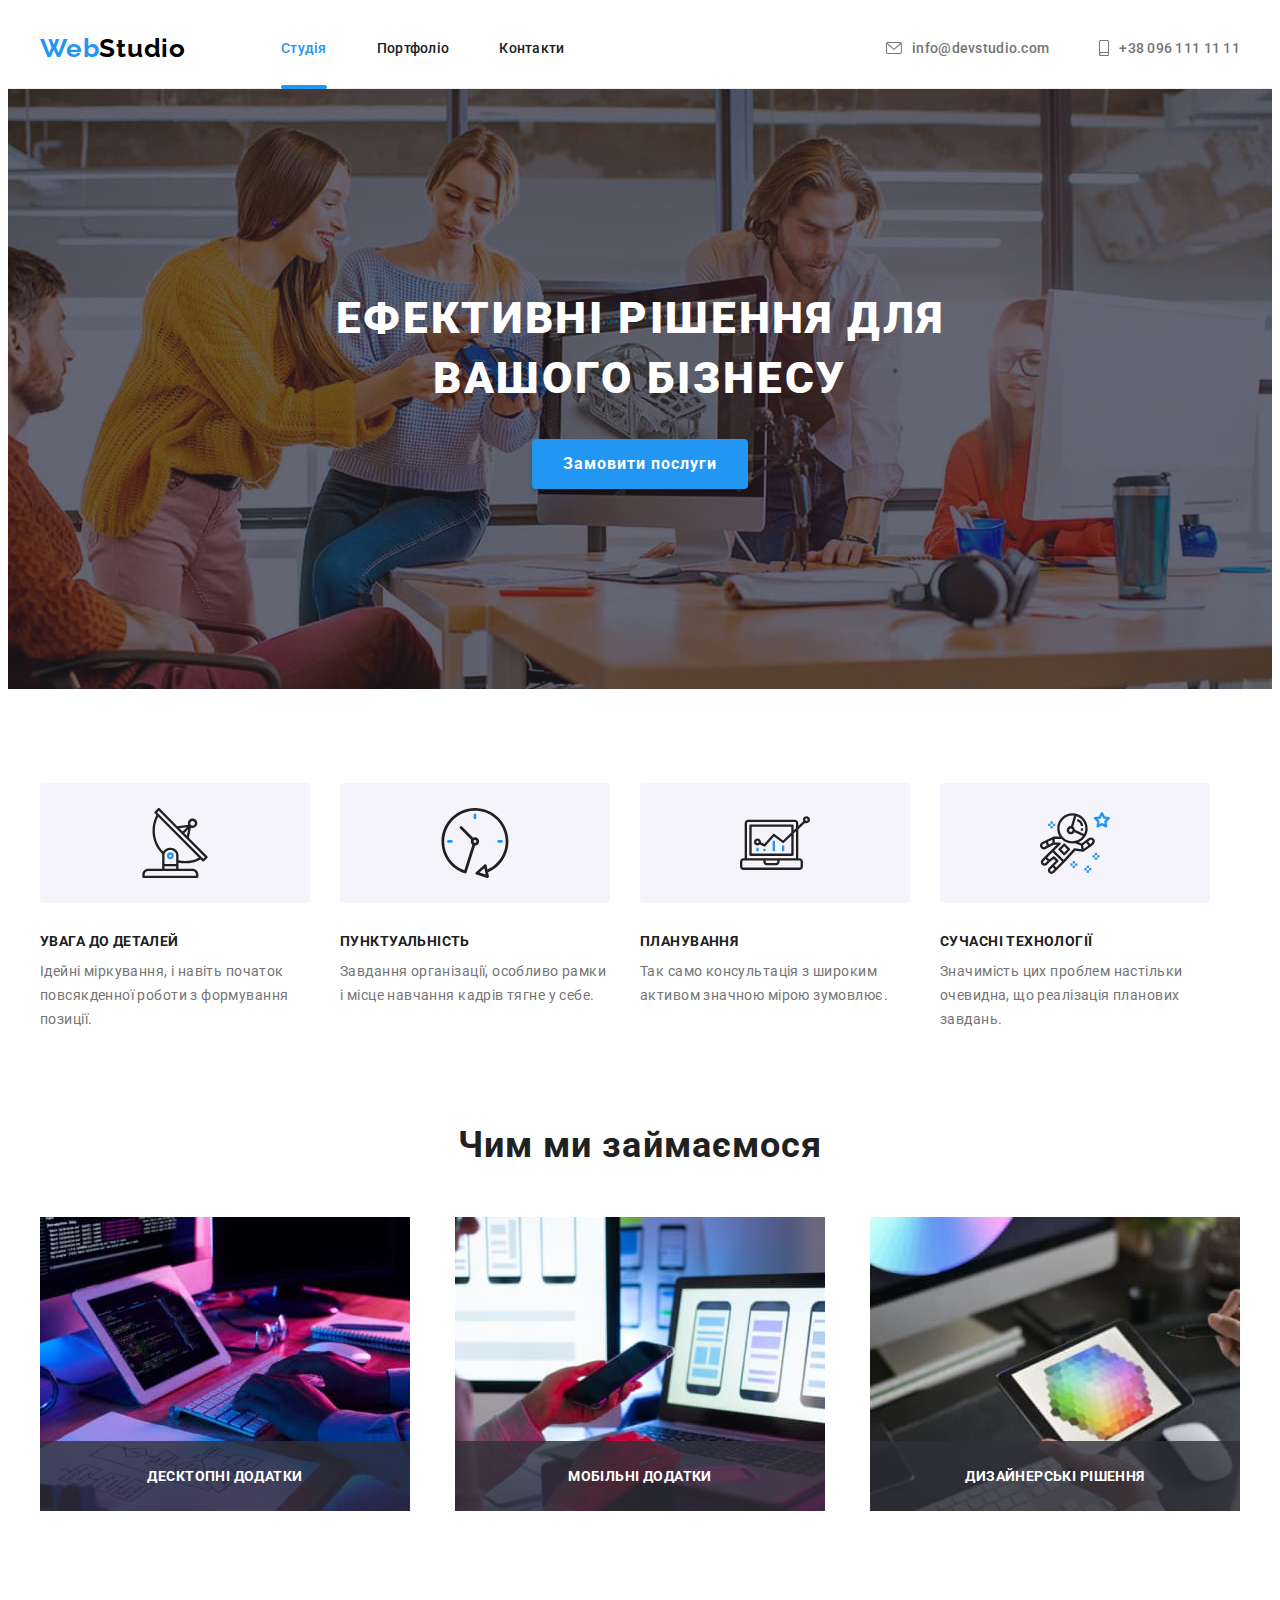
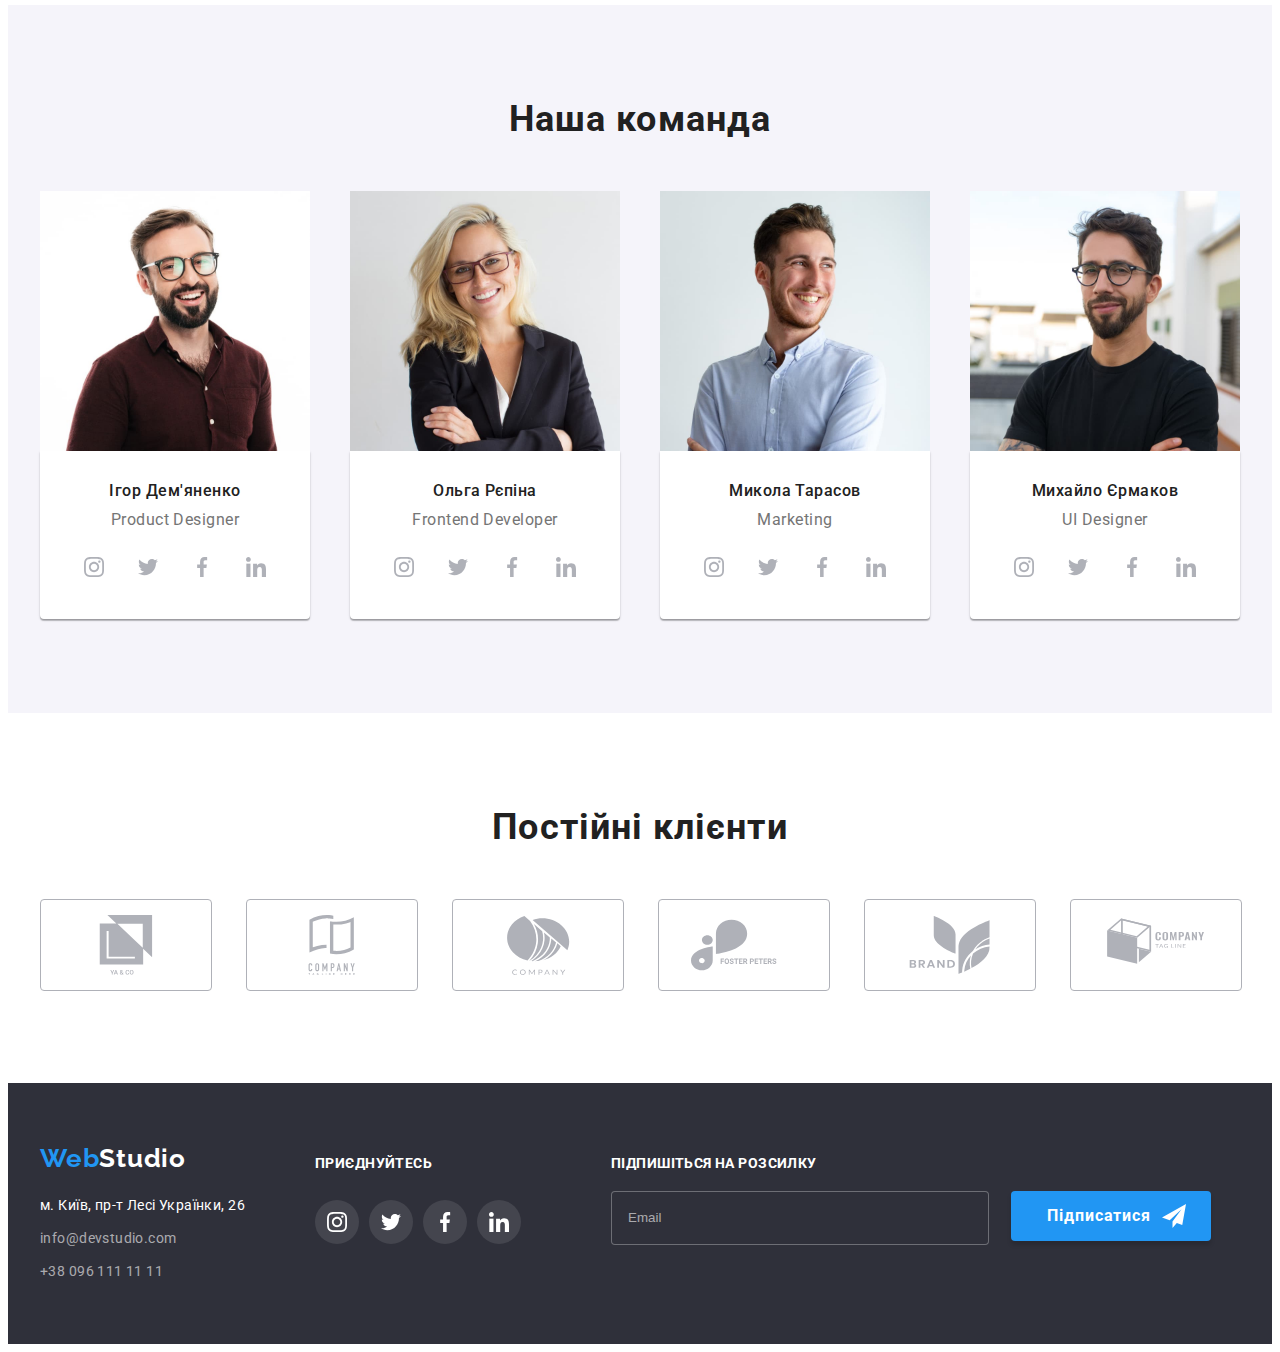
==== index.html @ 657bc13d "Initial commit" ====
<!DOCTYPE html>
<html lang="uk">
<head>
	<meta charset="UTF-8">
	<meta http-equiv="X-UA-Compatible" content="IE=edge">
	<meta name="viewport" content="width=device-width, initial-scale=1.0">
	<link rel="preconnect" href="https://fonts.googleapis.com">
	<link rel="preconnect" href="https://fonts.gstatic.com" crossorigin>
	<link href="https://fonts.googleapis.com/css2?family=Raleway:wght@700&family=Roboto:wght@400;500;700;900&display=swap" rel="stylesheet">
	<link
		rel="stylesheet"
		href="https://cdnjs.cloudflare.com/ajax/libs/modern-normalize/1.1.0/modern-normalize.min.css"
		integrity="sha512-wpPYUAdjBVSE4KJnH1VR1HeZfpl1ub8YT/NKx4PuQ5NmX2tKuGu6U/JRp5y+Y8XG2tV+wKQpNHVUX03MfMFn9Q=="
		crossorigin="anonymous"
		referrerpolicy="no-referrer"
	/>
	<link rel="stylesheet" href="./css/main.min.css">
	<title>Студія</title>
</head>
<body>
	<header class="header">
		<div class="container">
			<div class="header__container">
				<a class="logo" href="./index.html"><span class="logo__text">Web</span>Studio</a>
				<nav class="header__nav">
					<ul class="header__menu">
						<li><a class="header__link header__link--current" href="./index.html">Студія</a></li>
						<li><a class="header__link" href="./portfolio.html">Портфоліо</a></li>
						<li><a class="header__link" href="#">Контакти</a></li>
						</ul>
				</nav>
				<div class="contact">
					<ul class="contact__list contact__header">
						<li>
							<a class="contact__link" href="mailto:info@devstudio.com">
								<svg class="contact__icon" width="16" height="12">
									<use href="./images/icons.svg#icon-envelope"></use>
								</svg>
								info@devstudio.com</a>
						</li>
						<li>
							<a class="contact__link" href="tel:+380961111111">
								<svg class="contact__icon" width="10" height="16">
									<use href="./images/icons.svg#icon-smartphone"></use>
								</svg>
								+38 096 111 11 11</a>
						</li>
					</ul>
				</div>
			</div>
		</div>
	</header>
	<main>
		<div class="business">
			<section class="business__section">
				<div class="container">
					<h1 class="business__title">Ефективні рішення для <br> вашого бізнесу</h1>
					<button class="button" type="button" data-modal-open>Замовити послуги</button>
				</div>
			</section>
		</div>
		<div class="features">
			<section class="features__section">
				<div class="container">
					<h2 class="visually-hidden">Наші переваги</h2>
					<ul class="features__list">
						<li class="features__item">
							<div class="features__box">
								<svg width="70" height="70">
									<use href="./images/icons.svg#icon-antenna"></use>
								</svg>
							</div>
							<h3 class="features__header">УВАГА ДО ДЕТАЛЕЙ</h3>
							<p class="features__paragraph">Ідейні міркування, і навіть початок повсякденної роботи з формування
								позиції.</p>
						</li>
						<li class="features__item">
							<div class="features__box">
								<svg width="70" height="70">
									<use href="./images/icons.svg#icon-clock"></use>
								</svg>
							</div>
							<h3 class="features__header">ПУНКТУАЛЬНІСТЬ</h3>
							<p class="features__paragraph">Завдання організації, особливо рамки і місце навчання кадрів тягне у
								себе.</p>
						</li>
						<li class="features__item">
							<div class="features__box">
								<svg width="70" height="70">
									<use href="./images/icons.svg#icon-diagram"></use>
								</svg>
							</div>
							<h3 class="features__header">ПЛАНУВАННЯ</h3>
							<p class="features__paragraph">Так само консультація з широким активом значною мірою зумовлює.</p>
						</li>
						<li class="features__item">
							<div class="features__box">
								<svg width="70" height="70">
									<use href="./images/icons.svg#icon-astronaut"></use>
								</svg>
							</div>
							<h3 class="features__header">СУЧАСНІ ТЕХНОЛОГІЇ</h3>
							<p class="features__paragraph">Значимість цих проблем настільки очевидна, що реалізація планових
								завдань.</p>
						</li>
					</ul>
				</div>
			</section>
		</div>
		<div class="benefits">
			<section class="benefits__section">
				<div class="container">
					<h2 class="header-section">Чим ми займаємося</h2>
					<ul class="benefits__list">
						<li class="benefits__img">
							<div class="benefits__text">
								<img src="./images/box_1.jpg" width="370" alt="Людина програмує">
								<p class="benefits__description">Десктопні додатки</p>
							</div>
						</li>
						<li class="benefits__img">
							<div class="benefits__text">
								<img src="./images/box_2.jpg" width="370" alt="Підключення телефона до ноутбука">
								<p class="benefits__description">Мобільні додатки</p>
							</div>
						</li>
						<li class="benefits__img">
							<div class="benefits__text">
								<img src="./images/box_3.jpg" width="370" alt="Гра на планшеті">
								<p class="benefits__description">Дизайнерські рішення</p>
							</div>
						</li>
					</ul>
				</div>
			</section>
		</div>
		<div class="our-team">
			<section class="our-team__section">
				<div class="container">
					<div class="our-team__container">
						<h2 class="header-section">Наша команда</h2>
						<ul class="our-team__card">
							<li class="person">
								<img src="./images/teammate_1.jpg" width="270" alt="фото Ігоря">
								<div class="our-team__person">
									<h3 class="person__header">Ігор Дем'яненко</h3>
									<p class="person__position">Product Designer</p>
									<ul>
										<li>
											<div class="socials__section">
												<a class="socials__link socials__icon" href="">
													<svg width="20" height="20">
														<use href="./images/icons.svg#icon-instagram"></use>
													</svg>
												</a>
												<a class="socials__link socials__icon" href="">
													<svg width="20" height="20">
														<use href="./images/icons.svg#icon-twitter"></use>
													</svg>
												</a>
												<a class="socials__link socials__icon" href="">
													<svg width="20" height="20">
														<use href="./images/icons.svg#icon-facebook"></use>
													</svg>
												</a>
												<a class="socials__link socials__icon" href="">
													<svg width="20" height="20">
														<use href="./images/icons.svg#icon-in"></use>
													</svg>
												</a>
											</div>
										</li>
									</ul>
								</div>
							</li>
							<li class="person">
								<img src="./images/teammate_2.jpg" width="270" alt="фото Ольги">
								<div class="our-team__person">
									<h3 class="person__header">Ольга Рєпіна</h3>
									<p class="person__position">Frontend Developer</p>
									<ul>
										<li>
											<div class="socials__section">
												<a class="socials__link socials__icon" href="">
													<svg width="20" height="20">
														<use href="./images/icons.svg#icon-instagram"></use>
													</svg>
												</a>
												<a class="socials__link socials__icon" href="">
													<svg width="20" height="20">
														<use href="./images/icons.svg#icon-twitter"></use>
													</svg>
												</a>
												<a class="socials__link socials__icon" href="">
													<svg width="20" height="20">
														<use href="./images/icons.svg#icon-facebook"></use>
													</svg>
												</a>
												<a class="socials__link socials__icon" href="">
													<svg width="20" height="20">
														<use href="./images/icons.svg#icon-in"></use>
													</svg>
												</a>
											</div>
										</li>
									</ul>
								</div>
							</li>
							<li class="person">
								<img src="./images/teammate_3.jpg" width="270" alt="фото Миколи">
								<div class="our-team__person">
									<h3 class="person__header">Микола Тарасов</h3>
									<p class="person__position">Marketing</p>
									<ul>
										<li>
											<div class="socials__section">
												<a class="socials__link socials__icon" href="">
													<svg width="20" height="20">
														<use href="./images/icons.svg#icon-instagram"></use>
													</svg>
												</a>
												<a class="socials__link socials__icon" href="">
													<svg width="20" height="20">
														<use href="./images/icons.svg#icon-twitter"></use>
													</svg>
												</a>
												<a class="socials__link socials__icon" href="">
													<svg width="20" height="20">
														<use href="./images/icons.svg#icon-facebook"></use>
													</svg>
												</a>
												<a class="socials__link socials__icon" href="">
													<svg width="20" height="20">
														<use href="./images/icons.svg#icon-in"></use>
													</svg>
												</a>
											</div>
										</li>
									</ul>
								</div>
							</li>
							<li class="person">
								<img src="./images/teammate_4.jpg" width="270" alt="фото Михайла">
								<div class="our-team__person">
									<h3 class="person__header">Михайло Єрмаков</h3>
									<p class="person__position">UI Designer</p>
									<ul>
										<li>
											<div class="socials__section">
												<a class="socials__link socials__icon" href="">
													<svg width="20" height="20">
														<use href="./images/icons.svg#icon-instagram"></use>
													</svg>
												</a>
												<a class="socials__link socials__icon" href="">
													<svg width="20" height="20">
														<use href="./images/icons.svg#icon-twitter"></use>
													</svg>
												</a>
												<a class="socials__link socials__icon" href="">
													<svg width="20" height="20">
														<use href="./images/icons.svg#icon-facebook"></use>
													</svg>
												</a>
												<a class="socials__link socials__icon" href="">
													<svg width="20" height="20">
														<use href="./images/icons.svg#icon-in"></use>
													</svg>
												</a>
											</div>
										</li>
									</ul>
								</div>
							</li>
						</ul>
					</div>
				</div>
			</section>
		</div>
		<div class="clients">
			<section class="clients__section">
				<div class="container">
					<h2 class="header-section">Постійні клієнти</h2>
					<ul class="clients__list">
						<li class="clients__item">
							<a class="clients__link" href="#">
								<svg width="106" height="60">
									<use href="./images/icons.svg#icon-yaco"></use>
								</svg>
							</a>
						</li>
						<li class="clients__item">
							<a class="clients__link" href="#">
								<svg width="106" height="60">
									<use href="./images/icons.svg#icon-tlhere"></use>
								</svg>
							</a>
						</li>
						<li class="clients__item">
							<a class="clients__link" href="#">
								<svg width="106" height="60">
									<use href="./images/icons.svg#icon-company"></use>
								</svg>
							</a>
						</li>
						<li class="clients__item">
							<a class="clients__link" href="#">
								<svg width="106" height="60">
									<use href="./images/icons.svg#icon-foster"></use>
								</svg>
							</a>
						</li>
						<li class="clients__item">
							<a class="clients__link" href="#">
								<svg width="106" height="60">
									<use href="./images/icons.svg#icon-brand"></use>
								</svg>
							</a>
						</li>
						<li class="clients__item">
							<a class="clients__link" href="#">
								<svg width="106" height="60">
									<use href="./images/icons.svg#icon-tagline"></use>
								</svg>
							</a>
						</li>
					</ul>
				</div>
			</section>
		</div>
	</main>
	<footer class="footer">
		<div class="container footer__div">
			<div class="footer__div--first">
				<a class="footer__logo" href="./index.html"><span class="logo__text">Web</span>Studio</a>
			<address>
				<ul>
					<li class="footer__item--down">
						<a class="footer__map" href="https://goo.gl/maps/Nq86LwmmwKFr6wZP8" target="_blank">м. Київ, пр-т Лесі Українки, 26</a>
					</li>
					<li class="footer__item">
						<a class="footer__contact" href="mailto:info@devstudio.com">info@devstudio.com</a>
					</li>
					<li  class="footer__item">
						<a class="footer__contact" href="tel:+380961111111">+38 096 111 11 11</a>
					</li>
				</ul>
			</address>
			</div>
			<div class="footer__div--second">
				<h3 class="footer__header">Приєднуйтесь</h3>
				<ul class="footer__list">
					<li class="footer__item">
						<a class="footer__link" href="">
							<svg width="20" height="20">
								<use href="./images/icons.svg#icon-instagram"></use>
							</svg>
						</a>
					</li>
					<li class="footer__item">
						<a class="footer__link" href="">
							<svg width="20" height="20">
								<use href="./images/icons.svg#icon-twitter"></use>
							</svg>
						</a>
					</li>
					<li class="footer__item">
						<a class="footer__link" href="">
							<svg width="20" height="20">
								<use href="./images/icons.svg#icon-facebook"></use>
							</svg>
						</a>
					</li>
					<li class="footer__item">
						<a class="footer__link" href="">
							<svg width="20" height="20">
								<use href="./images/icons.svg#icon-in"></use>
							</svg>
						</a>
					</li>
				</ul>
			</div>
			<div class="footer__div--third">
				<h3 class="footer__header">Підпишіться на розсилку</h3>
				<div class="footer__letter">
					<input class="input__email" type="email" name="user-email" placeholder="Email">
					<button type="button" class="button__letter">
						Підписатися
						<svg class="footer__icon" width="24" height="24">
							<use href="./images/icons.svg#icon-newsletter"></use>
						</svg>
					</button>
				</div>
			</div>
		</div>
	</footer>

	<div class="backdrop is-hidden" data-modal>
		<div class="modal">
			<div class="modal__container">
				<button class="modal__close button__icon" data-modal-close>
					<svg width="11" height="11">
						<use href="./images/icons.svg#icon-cross"></use>
					</svg>
				</button>
				<h2 class="modal__title">Залиште свої дані, ми вам передзвонимо</h2>
				<form class="form-field" name="contact-form" autocomplete="on" novalidate>
					<div class="form-field modal__form-field">
						<label class="form-field__label" for="user-name">Ім'я</label>
						<div class="form-field__control">
							<input class="form-field__input" id="user-name" type="text" name="user-name">
							<svg class="form-field__icon" width="18" height="18">
								<use href="./images/icons.svg#icon-user"></use>
							</svg>
						</div>
					</div>
					<div class="form-field modal__form-field">
						<label class="form-field__label" for="user-tel">Телефон</label>
						<div class="form-field__control">
							<input class="form-field__input" id="user-tel" type="tel" name="user-tel">
							<svg class="form-field__icon" width="18" height="18">
								<use href="./images/icons.svg#icon-phone"></use>
							</svg>
						</div>
					</div>
	
					<div class="form-field modal__form-field">
						<label class="form-field-label" for="user-email">Пошта</label>
						<div class="form-field__control">
							<input class="form-field__input" id="user-email" type="enail" name="user-email">
							<svg class="form-field__icon" width="18" height="18">
								<use href="./images/icons.svg#icon-email"></use>
							</svg>
						</div>
					</div>
	
					<div class="form-field modal__form-field">
						<label class="form-field__label" for="user-comment">Коментар</label>
						<textarea class="form-field__textarea" name="user-comment" id="user-comment" placeholder="Введіть текст"></textarea>
					</div>
	
					<div class="form-field modal__form-field">
						<div class="form-field__checkbox checkbox">
							<input type="checkbox"
								class="checkbox__input"
								name="terms-checkbox"
								id="terms-checkbox">
								<svg class="checkbox__icon" width="16" height="16">
									<use href="./images/icons.svg#icon-check"></use>
								</svg>
							<label class="form-field__label checkbox__label"
								for="terms-checkbox">Погоджуюся з розсилкою та приймаю
								<a class="checkbox__link" href="#">Умови договору</a>
							</label>
						</div>
					</div>
					
					<button class="form-submit" type="submit">Відправити</button>
				</form>
			</div>
		</div>
	</div>

	<script src="./js/modal.js"></script>
</body>
</html>
---- css/main.min.css ----
:root{--color-hero: #212121;--secondary-color: #FFFFFF;--color-paragraph: #757575;--color-important: #000000;--color-addition: #2196F3;--color-button: #F5F4FA;--color-button-change: #188CE8;--color-border: #ECECEC}.visually-hidden{position:absolute;white-space:nowrap;width:1px;height:1px;overflow:hidden;border:0;padding:0;clip:rect(0 0 0 0);-webkit-clip-path:inset(50%);clip-path:inset(50%);margin:-1px}.is-hidden{opacity:0;visibility:hidden;pointer-events:none}.form-submit{display:block;margin:0 auto;font-family:"Roboto";width:200px;height:50px;background:var(--color-addition);-webkit-box-shadow:0px 4px 4px rgba(0,0,0,.15);box-shadow:0px 4px 4px rgba(0,0,0,.15);border-radius:4px;letter-spacing:.06em;font-weight:700;font-size:16px;line-height:1.875;color:var(--secondary-color);cursor:pointer;border-color:inherit}.backdrop{position:fixed;top:0;left:0;width:100%;height:100%;background-color:rgba(0,0,0,.2);-webkit-transition:opacity 250ms ease-in,visibility 250ms ease-in;transition:opacity 250ms ease-in,visibility 250ms ease-in}body{font-family:"Roboto",sans-serif;color:#212121}img{display:block;max-width:100%;height:auto}ul{margin:0;padding:0;list-style-type:none}h1,h2,h3,h4,h5,h6,p{margin-top:0}a{text-decoration:none}.button{display:block;margin:0 auto;font-family:"Roboto";height:50px;width:216px;background:var(--color-addition);-webkit-box-shadow:0px 4px 4px rgba(0,0,0,.15);box-shadow:0px 4px 4px rgba(0,0,0,.15);border-radius:4px;border:none;letter-spacing:.06em;font-weight:700;font-size:16px;line-height:1.875;color:var(--secondary-color);cursor:pointer;-webkit-transition:250ms cubic-bezier(0.4, 0, 0.2, 1) color;transition:250ms cubic-bezier(0.4, 0, 0.2, 1) color}.button:hover,.button:focus{background:var(--color-button-change)}.button__letter{position:absolute;display:block;margin:0 auto;margin-left:400px;padding-right:30px;font-family:"Roboto";height:50px;width:200px;background:var(--color-addition);-webkit-box-shadow:0px 4px 4px rgba(0,0,0,.15);box-shadow:0px 4px 4px rgba(0,0,0,.15);border-radius:4px;border:none;letter-spacing:.06em;font-weight:700;font-size:16px;line-height:1.875;color:var(--secondary-color);cursor:pointer;-webkit-transition:250ms cubic-bezier(0.4, 0, 0.2, 1) color;transition:250ms cubic-bezier(0.4, 0, 0.2, 1) color}.button__letter::-webkit-input-placeholder{color:var(--secondary-color)}.button__letter::-moz-placeholder{color:var(--secondary-color)}.button__letter:-ms-input-placeholder{color:var(--secondary-color)}.button__letter::-ms-input-placeholder{color:var(--secondary-color)}.button__letter::placeholder{color:var(--secondary-color)}.button__icon{width:30px;height:30px;cursor:pointer;border:1px solid rgba(0,0,0,.1);border-radius:50%;background-color:var(--secondary-color);-webkit-transition:250ms cubic-bezier(0.4, 0, 0.2, 1);transition:250ms cubic-bezier(0.4, 0, 0.2, 1)}.button__icon:hover{fill:var(--color-addition)}.header{border-bottom:1px solid var(--color-border)}.header__container{display:-webkit-box;display:-ms-flexbox;display:flex;-webkit-box-align:center;-ms-flex-align:center;align-items:center;-webkit-box-pack:justify;-ms-flex-pack:justify;justify-content:space-between;gap:50px}.header__nav{display:-webkit-box;display:-ms-flexbox;display:flex;-webkit-box-align:center;-ms-flex-align:center;align-items:center;-webkit-box-pack:justify;-ms-flex-pack:justify;justify-content:space-between;-webkit-box-flex:1;-ms-flex-positive:1;flex-grow:1}.header__menu{display:-webkit-box;display:-ms-flexbox;display:flex;gap:50px}.header__link{display:block;position:relative;padding:32px 0;font-weight:500;font-size:14px;line-height:1.142;letter-spacing:.02em;color:#212121;list-style-type:none;-webkit-transition:250ms cubic-bezier(0.4, 0, 0.2, 1);transition:250ms cubic-bezier(0.4, 0, 0.2, 1)}.header__link:hover,.header__link:focus{font-weight:500;font-size:14px;line-height:1.142;letter-spacing:.02em;color:var(--color-addition)}.header__link--current{color:var(--color-addition)}.header__link--current::after{display:block;position:absolute;content:"";width:100%;height:4px;background-color:var(--color-addition);border-radius:2px;bottom:0;left:0;-webkit-transform:translateY(25%);transform:translateY(25%)}.tel{color:var(--color-paragraph)}.business__section{padding:94px 0;color:var(--secondary-color);background:#2f303a;background-image:-webkit-gradient(linear, left top, right top, from(rgba(47, 48, 58, 0.4)), to(rgba(47, 48, 58, 0.4))),url("../images/hero_bg.jpg");background-image:linear-gradient(to right, rgba(47, 48, 58, 0.4), rgba(47, 48, 58, 0.4)),url("../images/hero_bg.jpg");background-repeat:no-repeat;background-size:cover;background-position:center center;padding:200px 0}.business__title{margin-bottom:30px;font-weight:900;font-size:44px;line-height:1.363;text-align:center;letter-spacing:.06em;text-transform:uppercase;color:var(--secondary-color)}.logo{margin-right:45px;font-family:"Raleway";font-weight:700;font-size:26px;line-height:1.192;letter-spacing:.03em;color:var(--color-important)}.logo__text{color:var(--color-addition)}.contact__header{display:-webkit-box;display:-ms-flexbox;display:flex;gap:50px}.contact__list{font-weight:500;font-size:14px;line-height:1.142;letter-spacing:.02em;color:var(--color-paragraph);list-style-type:none}.contact__link{display:-webkit-box;display:-ms-flexbox;display:flex;padding:32px 0;font-weight:500;font-size:14px;line-height:1.142;letter-spacing:.02em;cursor:auto;cursor:pointer;color:var(--color-paragraph);-webkit-box-align:center;-ms-flex-align:center;align-items:center;-webkit-transition:250ms cubic-bezier(0.4, 0, 0.2, 1);transition:250ms cubic-bezier(0.4, 0, 0.2, 1)}.contact__link:hover,.contact__link:focus{cursor:pointer;color:var(--color-addition)}.contact__icon{margin-right:10px;fill:currentColor}.features__section{padding:94px 0}.features__list{display:-webkit-box;display:-ms-flexbox;display:flex}.features__item{margin-right:30px;width:270px}.features__item:last-child{margin-right:0}.features__box{display:-webkit-box;display:-ms-flexbox;display:flex;-webkit-box-align:center;-ms-flex-align:center;align-items:center;-webkit-box-pack:center;-ms-flex-pack:center;justify-content:center;height:120px;border-radius:4px;background-color:var(--color-button);margin-bottom:30px}.features__header{margin-bottom:10px;font-weight:700;font-size:14px;line-height:1.142;text-transform:uppercase;color:var(--color-hero);letter-spacing:.03em}.features__paragraph{font-size:14px;line-height:24px;color:#757575;letter-spacing:.03em;margin:0 auto}.benefits__section{padding:0 0 94px 0}.benefits__list{display:-webkit-box;display:-ms-flexbox;display:flex;-webkit-box-pack:justify;-ms-flex-pack:justify;justify-content:space-between}.benefits__text{position:relative}.benefits__description{position:absolute;display:-webkit-box;display:-ms-flexbox;display:flex;width:100%;height:70px;left:0;bottom:0;margin:0;color:var(--secondary-color);background:rgba(47,48,58,.8);font-weight:700;font-size:14px;line-height:1.142;-webkit-box-align:center;-ms-flex-align:center;align-items:center;-webkit-box-pack:center;-ms-flex-pack:center;justify-content:center;letter-spacing:.03em;text-transform:uppercase}.our-team__section{padding:94px 0;background:var(--color-button)}.our-team__card{list-style-type:none;display:-webkit-box;display:-ms-flexbox;display:flex;-webkit-box-pack:justify;-ms-flex-pack:justify;justify-content:space-between}.our-team__person{text-align:center;padding:30px 0;text-align:center;background:var(--secondary-color);-webkit-box-shadow:0px 1px 3px rgba(0,0,0,.12),0px 1px 1px rgba(0,0,0,.14),0px 2px 1px rgba(0,0,0,.2);box-shadow:0px 1px 3px rgba(0,0,0,.12),0px 1px 1px rgba(0,0,0,.14),0px 2px 1px rgba(0,0,0,.2);border-radius:0px 0px 4px 4px}.person__header{margin:0;margin-bottom:10px;font-weight:500;font-size:16px;line-height:1.187;color:var(--color-hero);letter-spacing:.03em}.person__position{margin:0;font-size:16px;line-height:1.187;color:var(--color-paragraph);letter-spacing:.03em}.socials__section{display:-webkit-box;display:-ms-flexbox;display:flex;-webkit-box-pack:center;-ms-flex-pack:center;justify-content:center;gap:10px;-webkit-box-align:center;-ms-flex-align:center;align-items:center}.socials__link{display:-webkit-box;display:-ms-flexbox;display:flex;-webkit-box-pack:center;-ms-flex-pack:center;justify-content:center;-webkit-box-align:center;-ms-flex-align:center;align-items:center;width:100%;height:100%;border-radius:50%;background:rgba(255,255,255,.1);fill:var(--secondary-color);-webkit-transition:250ms cubic-bezier(0.4, 0, 0.2, 1);transition:250ms cubic-bezier(0.4, 0, 0.2, 1)}.socials__link:hover,.socials__link:focus{background:var(--color-addition)}.socials__icon{width:44px;height:44px;margin-top:16px;fill:#afb1b8;background:none;-webkit-transition:250ms cubic-bezier(0.4, 0, 0.2, 1);transition:250ms cubic-bezier(0.4, 0, 0.2, 1)}.socials__icon:hover,.socials__icon:focus{fill:var(--secondary-color)}.header-section{display:-webkit-box;display:-ms-flexbox;display:flex;-webkit-box-pack:center;-ms-flex-pack:center;justify-content:center;font-weight:700;font-size:36px;line-height:1.166;color:var(--color-hero);letter-spacing:.03em;margin-bottom:50px}.clients__section{padding:94px 0}.clients__list{display:-webkit-box;display:-ms-flexbox;display:flex;-webkit-box-pack:justify;-ms-flex-pack:justify;justify-content:space-between}.clients__item{width:170px;height:90px}.clients__link{display:-webkit-box;display:-ms-flexbox;display:flex;-webkit-box-pack:center;-ms-flex-pack:center;justify-content:center;-webkit-box-align:center;-ms-flex-align:center;align-items:center;width:100%;height:100%;border:1px solid #afb1b8;border-radius:4px;fill:#afb1b8;-webkit-transition:250ms cubic-bezier(0.4, 0, 0.2, 1);transition:250ms cubic-bezier(0.4, 0, 0.2, 1)}.clients__link:hover,.clients__link:focus{fill:var(--color-addition);border:1px solid var(--color-addition)}.portfolio__container{padding:94px 0}.menu__list{display:-webkit-box;display:-ms-flexbox;display:flex;-webkit-box-pack:center;-ms-flex-pack:center;justify-content:center;margin-bottom:50px}.menu__item{margin-right:8px}.menu__item:last-child{margin-right:0}.menu__btn{font-family:"Roboto";padding:6px 22px;font-weight:500;font-size:16px;line-height:1.625;text-align:center;letter-spacing:.03em;color:var(--color-hero);cursor:pointer;-webkit-transition:250ms cubic-bezier(0.4, 0, 0.2, 1);transition:250ms cubic-bezier(0.4, 0, 0.2, 1)}.menu__btn:hover,.menu__btn:focus{color:var(--secondary-color);background:var(--color-addition);-webkit-box-shadow:0px 3px 1px rgba(0,0,0,.1),0px 1px 2px rgba(0,0,0,.08),0px 2px 2px rgba(0,0,0,.12);box-shadow:0px 3px 1px rgba(0,0,0,.1),0px 1px 2px rgba(0,0,0,.08),0px 2px 2px rgba(0,0,0,.12);border-radius:4px}.card__description{border:1px solid #eee;padding:20px 24px}.card__link{display:block;-webkit-transition:250ms cubic-bezier(0.4, 0, 0.2, 1);transition:250ms cubic-bezier(0.4, 0, 0.2, 1)}.card__link:hover{-webkit-box-shadow:0px 1px 1px rgba(0,0,0,.12),0px 4px 4px rgba(0,0,0,.06),1px 4px 6px rgba(0,0,0,.16);box-shadow:0px 1px 1px rgba(0,0,0,.12),0px 4px 4px rgba(0,0,0,.06),1px 4px 6px rgba(0,0,0,.16)}.card_link:hover,.card__overlay{-webkit-transform:translateY(0);transform:translateY(0)}.card__list{position:relative;display:-webkit-box;display:-ms-flexbox;display:flex;-ms-flex-wrap:wrap;flex-wrap:wrap;gap:30px}.card__text{position:absolute;margin:63px 24px;font-size:18px;line-height:1.555;letter-spacing:.03em}.card__overlay{position:absolute;color:var(--secondary-color);background:rgba(33,150,243,.9);width:100%;height:100%;top:0;left:0;-webkit-transform:translateY(100%);transform:translateY(100%);-webkit-transition:-webkit-transform 250ms cubic-bezier(0.4, 0, 0.2, 1);transition:-webkit-transform 250ms cubic-bezier(0.4, 0, 0.2, 1);transition:transform 250ms cubic-bezier(0.4, 0, 0.2, 1);transition:transform 250ms cubic-bezier(0.4, 0, 0.2, 1), -webkit-transform 250ms cubic-bezier(0.4, 0, 0.2, 1)}.card__header{margin-bottom:4px;font-weight:700;font-size:18px;line-height:2;letter-spacing:.06em;color:var(--color-hero)}.card__subheader{font-size:16px;line-height:1.875;color:var(--color-paragraph);letter-spacing:.03em;margin:0 auto}.overlay{position:relative;overflow:hidden}.overlay:hover .card__overlay{-webkit-transform:translateY(0);transform:translateY(0)}.footer{padding:60px 0;background:#2f303a}.footer__logo{font-family:"Raleway";font-weight:700;font-size:26px;line-height:1.192;color:var(--secondary-color);cursor:auto;letter-spacing:.03em}.footer__map{font-size:14px;line-height:1.714;color:var(--secondary-color);cursor:none;font-style:normal;letter-spacing:.03em;-webkit-transition:250ms cubic-bezier(0.4, 0, 0.2, 1);transition:250ms cubic-bezier(0.4, 0, 0.2, 1)}.footer__map:hover{color:var(--color-addition)}.footer__contact{font-size:14px;line-height:1.714;color:rgba(255,255,255,.6);cursor:auto;font-style:normal;letter-spacing:.03em}.footer__contact:hover{color:var(--color-addition)}.footer__item{display:-webkit-box;display:-ms-flexbox;display:flex;padding-top:9px}.footer__item--down{padding-top:20px}.footer__header{font-weight:700;margin-bottom:20px;font-size:14px;line-height:1.142;letter-spacing:.03em;text-transform:uppercase;color:var(--secondary-color)}.footer__list{display:-webkit-box;display:-ms-flexbox;display:flex;-webkit-box-align:center;-ms-flex-align:center;align-items:center;gap:10px}.footer__link{display:-webkit-box;display:-ms-flexbox;display:flex;-webkit-box-pack:center;-ms-flex-pack:center;justify-content:center;-webkit-box-align:center;-ms-flex-align:center;align-items:center;width:100%;height:100%;width:44px;height:44px;border-radius:50%;background:rgba(255,255,255,.1);fill:var(--secondary-color);-webkit-transition:250ms cubic-bezier(0.4, 0, 0.2, 1);transition:250ms cubic-bezier(0.4, 0, 0.2, 1)}.footer__link:hover,.footer__link:focus{background:var(--color-addition)}.footer__div{display:-webkit-box;display:-ms-flexbox;display:flex}.footer__div--first{margin-right:70px}.footer__div--second{margin-top:12px}.footer__div--third{margin-left:90px;margin-top:12px}.footer__letter{display:-webkit-box;display:-ms-flexbox;display:flex;margin-right:12px}.footer__icon{position:absolute;top:50%;-webkit-transform:translateY(-50%);transform:translateY(-50%);right:25px;fill:var(--secondary-color)}.input__email{margin-right:12px;width:358px;height:50px;border:1px solid rgba(255,255,255,.3);background-color:#2f303a;border-radius:4px;padding-left:16px;color:rgba(255,255,255,.6)}.input__email::-webkit-input-placeholder{color:rgba(255,255,255,.6)}.input__email::-moz-placeholder{color:rgba(255,255,255,.6)}.input__email:-ms-input-placeholder{color:rgba(255,255,255,.6)}.input__email::-ms-input-placeholder{color:rgba(255,255,255,.6)}.input__email::placeholder{color:rgba(255,255,255,.6)}.modal{display:-webkit-box;display:-ms-flexbox;display:flex;-webkit-box-align:center;-ms-flex-align:center;align-items:center;-webkit-box-pack:center;-ms-flex-pack:center;justify-content:center;padding:18px 0;height:100%}.modal__container{position:relative;max-width:528px;max-height:592px;width:100%;height:100%;padding:35px 40px 45px 40px;background-color:var(--secondary-color);border-radius:4px;overflow-y:auto}.modal__close{position:absolute;top:17px;right:17px}.modal__title{margin:0;padding-bottom:10px;font-weight:700;font-size:20px;line-height:1.15;text-align:center;color:var(--color-hero)}.modal__form-field{margin-bottom:10px}.form-field__control{position:relative}.form-field__label{color:var(--color-paragraph);margin-bottom:4px;font-size:12px;line-height:1.166}.form-field__input{height:40px;width:100%;padding:0 12px 0 42px;border:1px solid rgba(33,33,33,.2);border-radius:4px;outline:none;-webkit-transition:250ms cubic-bezier(0.4, 0, 0.2, 1);transition:250ms cubic-bezier(0.4, 0, 0.2, 1)}.form-field__input:focus{border:1px solid var(--color-addition)}.form-field_input:focus+.form-field__icon{fill:var(--color-addition)}.form-field__icon{position:absolute;top:50%;left:12px;-webkit-transform:translateY(-50%);transform:translateY(-50%)}.form-field__icon:focus{fill:var(--color-addition)}.form-field__textarea{height:120px;width:100%;padding:12px 16px;margin-bottom:20px;border:1px solid rgba(33,33,33,.2);border-radius:4px;outline:none;resize:none;-webkit-transition:250ms cubic-bezier(0.4, 0, 0.2, 1);transition:250ms cubic-bezier(0.4, 0, 0.2, 1)}.form-field__textarea:focus{border:1px solid var(--color-addition)}.form-field__textarea::-webkit-input-placeholder{color:rgba(117,117,117,.5);font-size:12px;line-height:1.166}.form-field__textarea::-moz-placeholder{color:rgba(117,117,117,.5);font-size:12px;line-height:1.166}.form-field__textarea:-ms-input-placeholder{color:rgba(117,117,117,.5);font-size:12px;line-height:1.166}.form-field__textarea::-ms-input-placeholder{color:rgba(117,117,117,.5);font-size:12px;line-height:1.166}.form-field__textarea::placeholder{color:rgba(117,117,117,.5);font-size:12px;line-height:1.166}.form-field__checkbox{margin-bottom:30px}.checkbox{display:-webkit-box;display:-ms-flexbox;display:flex;margin-left:13px}.checkbox__input{-webkit-appearance:none;-moz-appearance:none;appearance:none}.checkbox__icon{position:absolute;margin-right:7px;fill:rgba(0,0,0,0);border:2px solid #000;border-radius:4px}.checkbox__input:checked+.checkbox__icon{fill:var(--secondary-color);background-color:var(--color-addition);border:1px solid var(--color-addition)}.checkbox__label{position:relative;padding-left:24px;font-size:14px;color:var(--color-paragraph)}.checkbox__link{color:var(--color-addition);-webkit-text-decoration-line:underline;text-decoration-line:underline}.container{width:1200px;padding:0 15px;margin:0 auto}/*# sourceMappingURL=main.min.css.map */
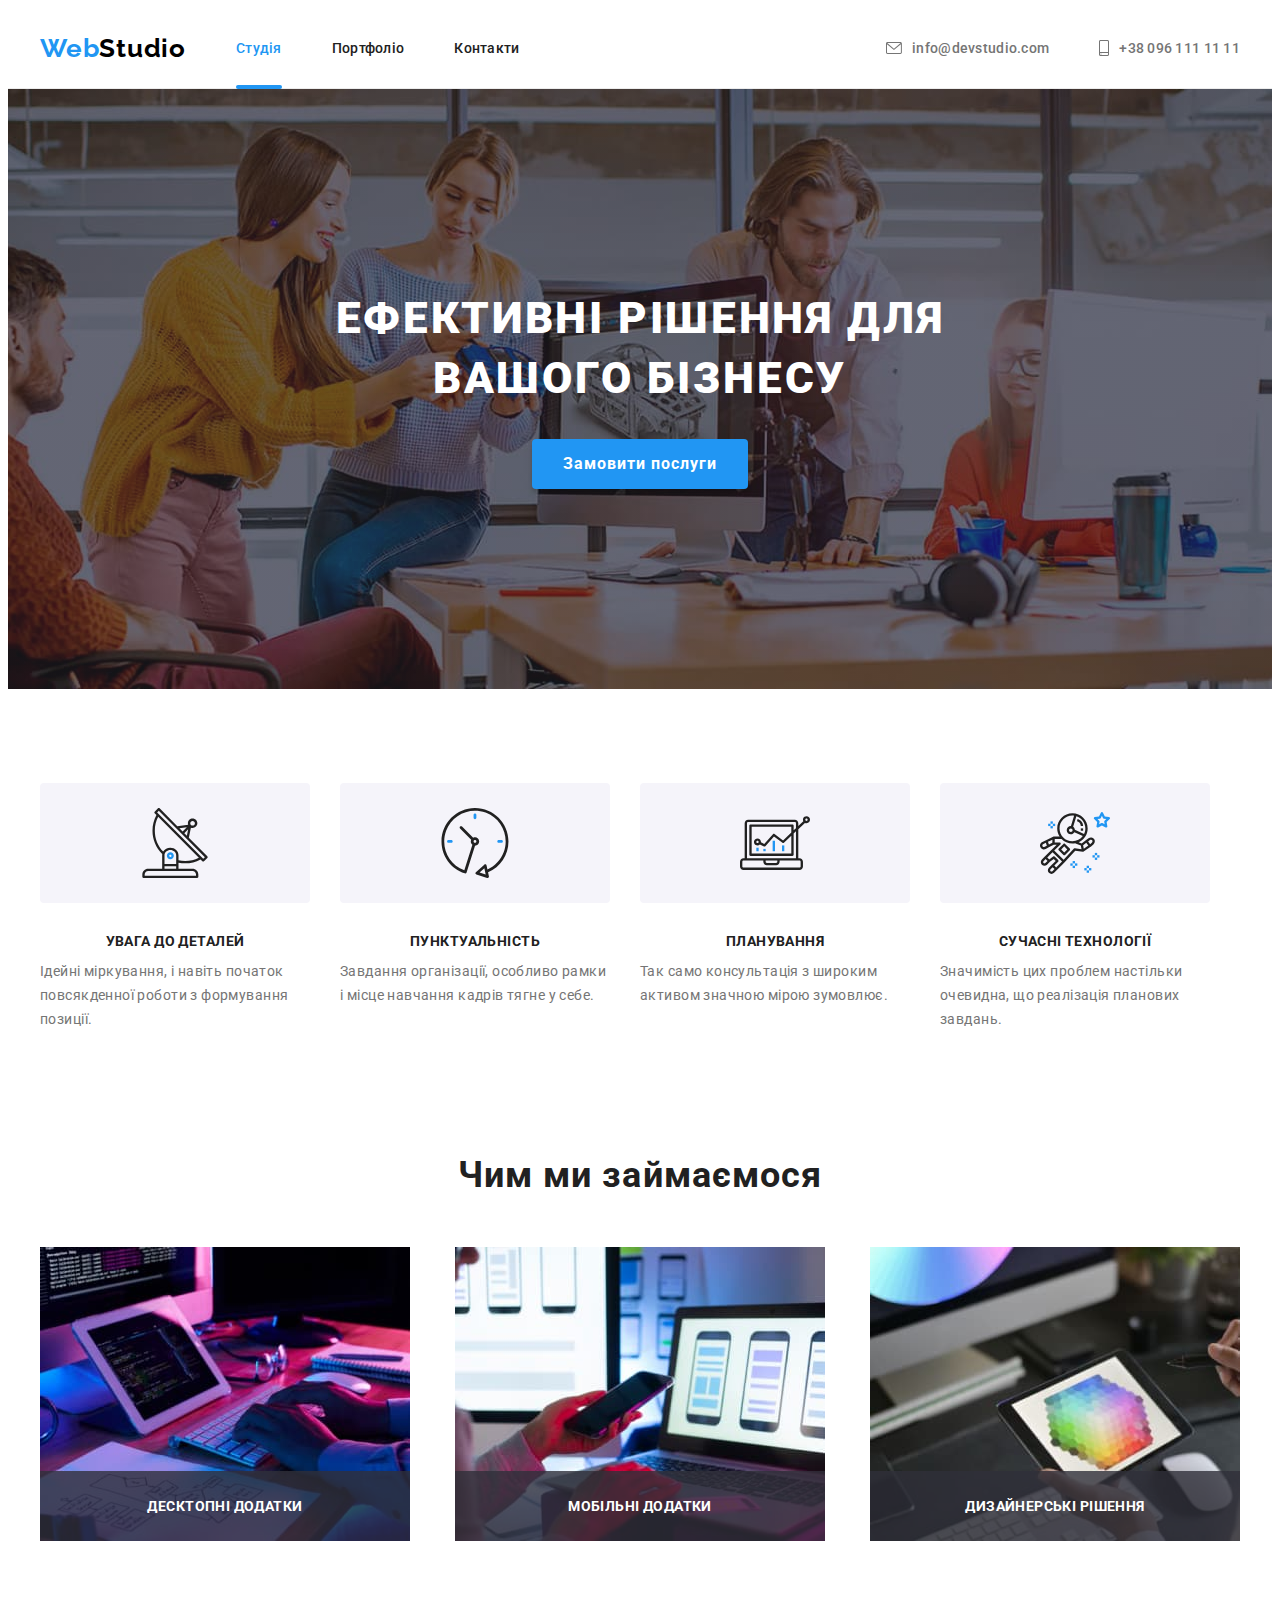
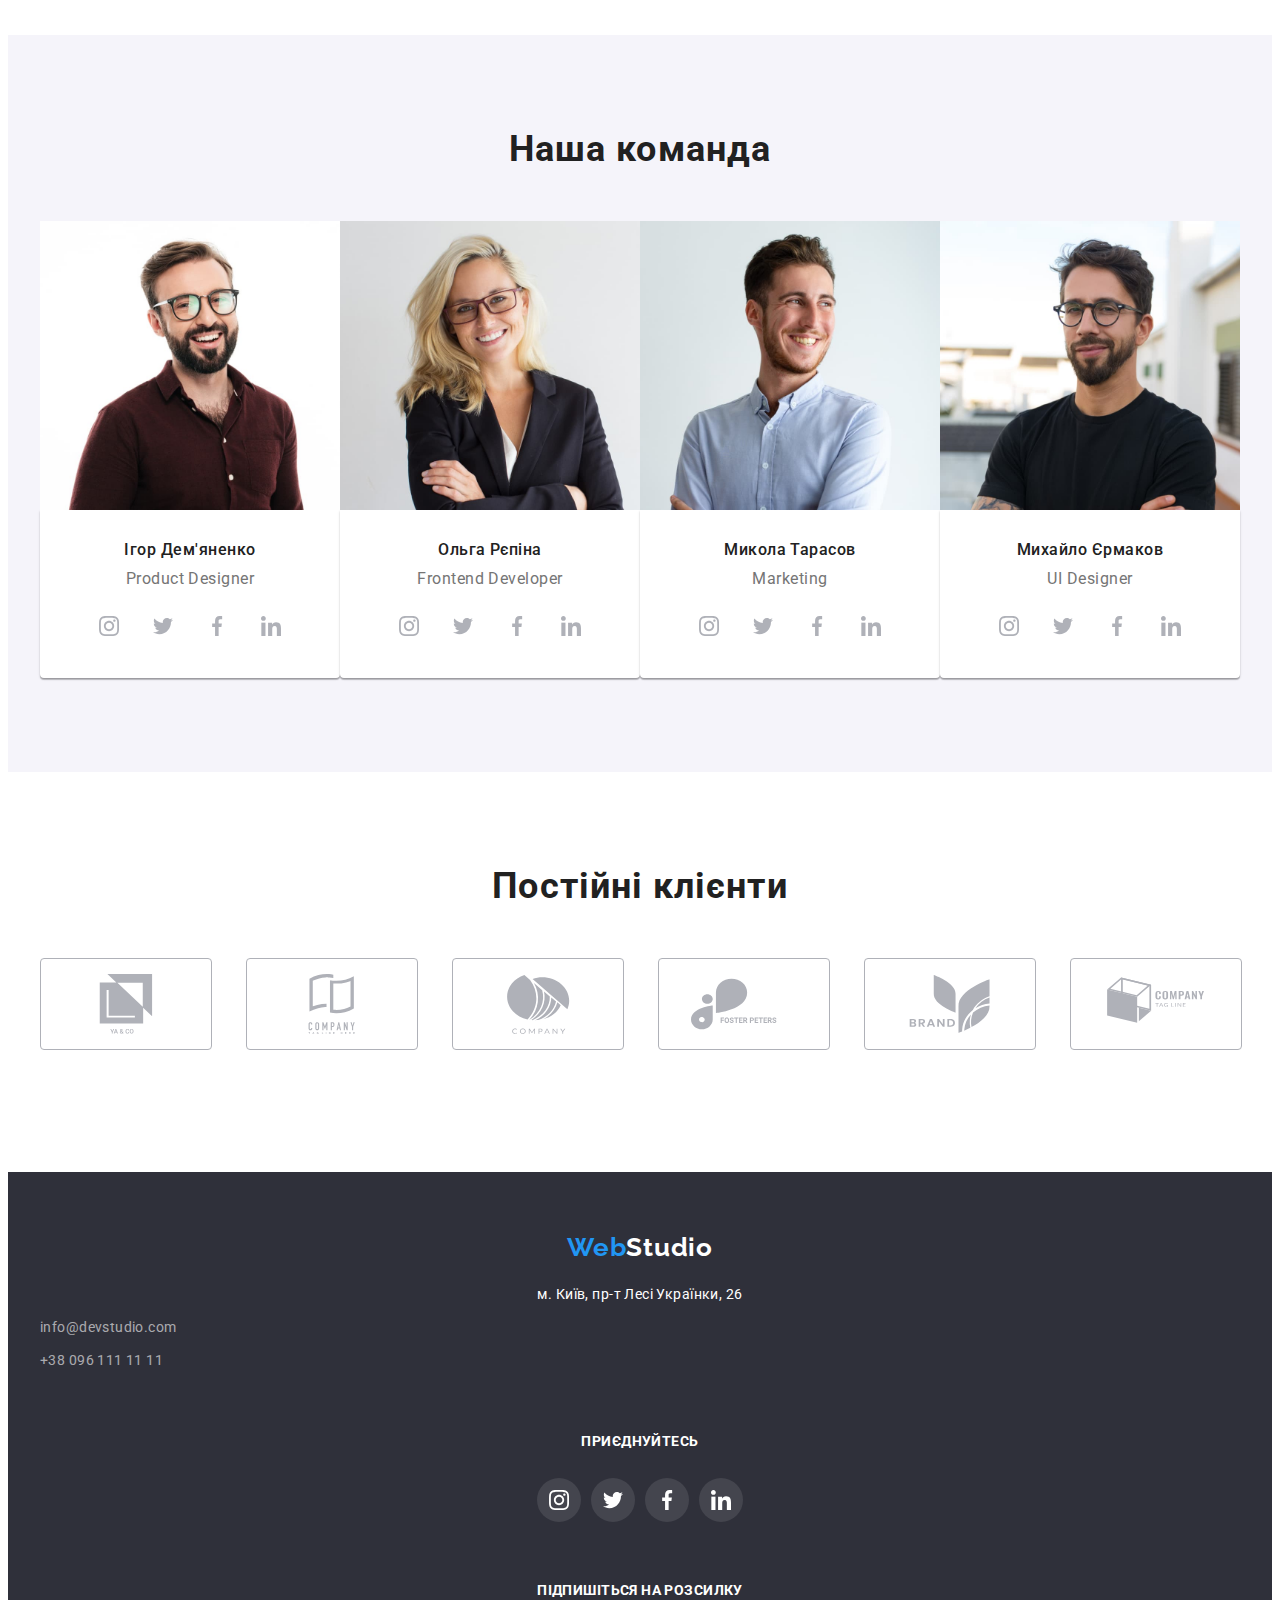
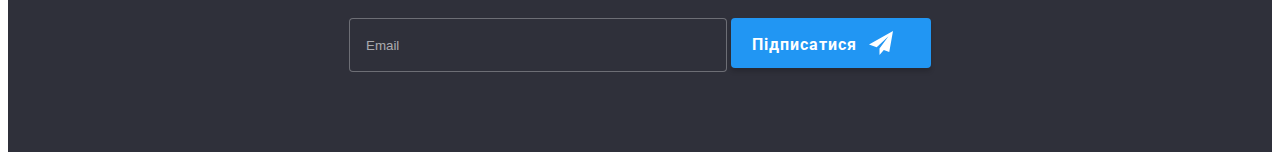
==== commit bb132acb: "mobile menu changed" ====
--- a/index.html
+++ b/index.html
@@ -22,12 +22,17 @@
 		<div class="container">
 			<div class="header__container">
 				<a class="logo" href="./index.html"><span class="logo__text">Web</span>Studio</a>
+				<button type="button" class="header__burger js-open-menu">
+					<svg width="40" height="40">
+						<use href="./images/icons.svg#icon-burger"></use>
+					</svg>
+				</button>
 				<nav class="header__nav">
 					<ul class="header__menu">
 						<li><a class="header__link header__link--current" href="./index.html">Студія</a></li>
 						<li><a class="header__link" href="./portfolio.html">Портфоліо</a></li>
 						<li><a class="header__link" href="#">Контакти</a></li>
-						</ul>
+					</ul>
 				</nav>
 				<div class="contact">
 					<ul class="contact__list contact__header">
@@ -394,6 +399,37 @@
 			</div>
 		</div>
 	</footer>
+
+	<div class="mobile-menu js-menu-container">
+		<div class="container">
+			<button type="button" class="mobile-menu__close js-close-menu">
+				<svg width="20" height="20">
+					<use href="./images/icons.svg#icon-close"></use>
+				</svg>
+			</button>
+			<ul class="mobile-menu__nav">
+				<li><a class="mobile-menu__page" href="./index.html">Студія</a></li>
+				<li><a class="mobile-menu__page" href="./portfolio.html">Портфоліо</a></li>
+				<li><a class="mobile-menu__page" href="#">Контакти</a></li>
+			</ul>
+			<ul class="mobile-menu__contact">
+				<li>
+					<a class="mobile-menu__tel" href="tel:+380961111111">
+						+38 096 111 11 11</a>
+				</li>
+				<li>
+					<a class="mobile-menu__mail" href="mailto:info@devstudio.com">
+						info@devstudio.com</a>
+				</li>
+			</ul>
+			<ul class="mobile-menu__socials">
+				<li><a class="mobile-menu__link" href="#">Instagram</a></li>
+				<li><a class="mobile-menu__link" href="#">Twitter</a></li>
+				<li><a class="mobile-menu__link" href="#">Facebook</a></li>
+				<li><a class="mobile-menu__link" href="#">Lenkedln</a></li>
+			</ul>
+		</div>
+	</div>
 
 	<div class="backdrop is-hidden" data-modal>
 		<div class="modal">
@@ -461,6 +497,8 @@
 		</div>
 	</div>
 
+	<script src="./js/mobile-menu.js"></script>
 	<script src="./js/modal.js"></script>
+
 </body>
 </html>--- a/css/main.min.css
+++ b/css/main.min.css
@@ -1 +1 @@
-:root{--color-hero: #212121;--secondary-color: #FFFFFF;--color-paragraph: #757575;--color-important: #000000;--color-addition: #2196F3;--color-button: #F5F4FA;--color-button-change: #188CE8;--color-border: #ECECEC}.visually-hidden{position:absolute;white-space:nowrap;width:1px;height:1px;overflow:hidden;border:0;padding:0;clip:rect(0 0 0 0);-webkit-clip-path:inset(50%);clip-path:inset(50%);margin:-1px}.is-hidden{opacity:0;visibility:hidden;pointer-events:none}.form-submit{display:block;margin:0 auto;font-family:"Roboto";width:200px;height:50px;background:var(--color-addition);-webkit-box-shadow:0px 4px 4px rgba(0,0,0,.15);box-shadow:0px 4px 4px rgba(0,0,0,.15);border-radius:4px;letter-spacing:.06em;font-weight:700;font-size:16px;line-height:1.875;color:var(--secondary-color);cursor:pointer;border-color:inherit}.backdrop{position:fixed;top:0;left:0;width:100%;height:100%;background-color:rgba(0,0,0,.2);-webkit-transition:opacity 250ms ease-in,visibility 250ms ease-in;transition:opacity 250ms ease-in,visibility 250ms ease-in}body{font-family:"Roboto",sans-serif;color:#212121}img{display:block;max-width:100%;height:auto}ul{margin:0;padding:0;list-style-type:none}h1,h2,h3,h4,h5,h6,p{margin-top:0}a{text-decoration:none}.button{display:block;margin:0 auto;font-family:"Roboto";height:50px;width:216px;background:var(--color-addition);-webkit-box-shadow:0px 4px 4px rgba(0,0,0,.15);box-shadow:0px 4px 4px rgba(0,0,0,.15);border-radius:4px;border:none;letter-spacing:.06em;font-weight:700;font-size:16px;line-height:1.875;color:var(--secondary-color);cursor:pointer;-webkit-transition:250ms cubic-bezier(0.4, 0, 0.2, 1) color;transition:250ms cubic-bezier(0.4, 0, 0.2, 1) color}.button:hover,.button:focus{background:var(--color-button-change)}.button__letter{position:absolute;display:block;margin:0 auto;margin-left:400px;padding-right:30px;font-family:"Roboto";height:50px;width:200px;background:var(--color-addition);-webkit-box-shadow:0px 4px 4px rgba(0,0,0,.15);box-shadow:0px 4px 4px rgba(0,0,0,.15);border-radius:4px;border:none;letter-spacing:.06em;font-weight:700;font-size:16px;line-height:1.875;color:var(--secondary-color);cursor:pointer;-webkit-transition:250ms cubic-bezier(0.4, 0, 0.2, 1) color;transition:250ms cubic-bezier(0.4, 0, 0.2, 1) color}.button__letter::-webkit-input-placeholder{color:var(--secondary-color)}.button__letter::-moz-placeholder{color:var(--secondary-color)}.button__letter:-ms-input-placeholder{color:var(--secondary-color)}.button__letter::-ms-input-placeholder{color:var(--secondary-color)}.button__letter::placeholder{color:var(--secondary-color)}.button__icon{width:30px;height:30px;cursor:pointer;border:1px solid rgba(0,0,0,.1);border-radius:50%;background-color:var(--secondary-color);-webkit-transition:250ms cubic-bezier(0.4, 0, 0.2, 1);transition:250ms cubic-bezier(0.4, 0, 0.2, 1)}.button__icon:hover{fill:var(--color-addition)}.header{border-bottom:1px solid var(--color-border)}.header__container{display:-webkit-box;display:-ms-flexbox;display:flex;-webkit-box-align:center;-ms-flex-align:center;align-items:center;-webkit-box-pack:justify;-ms-flex-pack:justify;justify-content:space-between;gap:50px}.header__nav{display:-webkit-box;display:-ms-flexbox;display:flex;-webkit-box-align:center;-ms-flex-align:center;align-items:center;-webkit-box-pack:justify;-ms-flex-pack:justify;justify-content:space-between;-webkit-box-flex:1;-ms-flex-positive:1;flex-grow:1}.header__menu{display:-webkit-box;display:-ms-flexbox;display:flex;gap:50px}.header__link{display:block;position:relative;padding:32px 0;font-weight:500;font-size:14px;line-height:1.142;letter-spacing:.02em;color:#212121;list-style-type:none;-webkit-transition:250ms cubic-bezier(0.4, 0, 0.2, 1);transition:250ms cubic-bezier(0.4, 0, 0.2, 1)}.header__link:hover,.header__link:focus{font-weight:500;font-size:14px;line-height:1.142;letter-spacing:.02em;color:var(--color-addition)}.header__link--current{color:var(--color-addition)}.header__link--current::after{display:block;position:absolute;content:"";width:100%;height:4px;background-color:var(--color-addition);border-radius:2px;bottom:0;left:0;-webkit-transform:translateY(25%);transform:translateY(25%)}.tel{color:var(--color-paragraph)}.business__section{padding:94px 0;color:var(--secondary-color);background:#2f303a;background-image:-webkit-gradient(linear, left top, right top, from(rgba(47, 48, 58, 0.4)), to(rgba(47, 48, 58, 0.4))),url("../images/hero_bg.jpg");background-image:linear-gradient(to right, rgba(47, 48, 58, 0.4), rgba(47, 48, 58, 0.4)),url("../images/hero_bg.jpg");background-repeat:no-repeat;background-size:cover;background-position:center center;padding:200px 0}.business__title{margin-bottom:30px;font-weight:900;font-size:44px;line-height:1.363;text-align:center;letter-spacing:.06em;text-transform:uppercase;color:var(--secondary-color)}.logo{margin-right:45px;font-family:"Raleway";font-weight:700;font-size:26px;line-height:1.192;letter-spacing:.03em;color:var(--color-important)}.logo__text{color:var(--color-addition)}.contact__header{display:-webkit-box;display:-ms-flexbox;display:flex;gap:50px}.contact__list{font-weight:500;font-size:14px;line-height:1.142;letter-spacing:.02em;color:var(--color-paragraph);list-style-type:none}.contact__link{display:-webkit-box;display:-ms-flexbox;display:flex;padding:32px 0;font-weight:500;font-size:14px;line-height:1.142;letter-spacing:.02em;cursor:auto;cursor:pointer;color:var(--color-paragraph);-webkit-box-align:center;-ms-flex-align:center;align-items:center;-webkit-transition:250ms cubic-bezier(0.4, 0, 0.2, 1);transition:250ms cubic-bezier(0.4, 0, 0.2, 1)}.contact__link:hover,.contact__link:focus{cursor:pointer;color:var(--color-addition)}.contact__icon{margin-right:10px;fill:currentColor}.features__section{padding:94px 0}.features__list{display:-webkit-box;display:-ms-flexbox;display:flex}.features__item{margin-right:30px;width:270px}.features__item:last-child{margin-right:0}.features__box{display:-webkit-box;display:-ms-flexbox;display:flex;-webkit-box-align:center;-ms-flex-align:center;align-items:center;-webkit-box-pack:center;-ms-flex-pack:center;justify-content:center;height:120px;border-radius:4px;background-color:var(--color-button);margin-bottom:30px}.features__header{margin-bottom:10px;font-weight:700;font-size:14px;line-height:1.142;text-transform:uppercase;color:var(--color-hero);letter-spacing:.03em}.features__paragraph{font-size:14px;line-height:24px;color:#757575;letter-spacing:.03em;margin:0 auto}.benefits__section{padding:0 0 94px 0}.benefits__list{display:-webkit-box;display:-ms-flexbox;display:flex;-webkit-box-pack:justify;-ms-flex-pack:justify;justify-content:space-between}.benefits__text{position:relative}.benefits__description{position:absolute;display:-webkit-box;display:-ms-flexbox;display:flex;width:100%;height:70px;left:0;bottom:0;margin:0;color:var(--secondary-color);background:rgba(47,48,58,.8);font-weight:700;font-size:14px;line-height:1.142;-webkit-box-align:center;-ms-flex-align:center;align-items:center;-webkit-box-pack:center;-ms-flex-pack:center;justify-content:center;letter-spacing:.03em;text-transform:uppercase}.our-team__section{padding:94px 0;background:var(--color-button)}.our-team__card{list-style-type:none;display:-webkit-box;display:-ms-flexbox;display:flex;-webkit-box-pack:justify;-ms-flex-pack:justify;justify-content:space-between}.our-team__person{text-align:center;padding:30px 0;text-align:center;background:var(--secondary-color);-webkit-box-shadow:0px 1px 3px rgba(0,0,0,.12),0px 1px 1px rgba(0,0,0,.14),0px 2px 1px rgba(0,0,0,.2);box-shadow:0px 1px 3px rgba(0,0,0,.12),0px 1px 1px rgba(0,0,0,.14),0px 2px 1px rgba(0,0,0,.2);border-radius:0px 0px 4px 4px}.person__header{margin:0;margin-bottom:10px;font-weight:500;font-size:16px;line-height:1.187;color:var(--color-hero);letter-spacing:.03em}.person__position{margin:0;font-size:16px;line-height:1.187;color:var(--color-paragraph);letter-spacing:.03em}.socials__section{display:-webkit-box;display:-ms-flexbox;display:flex;-webkit-box-pack:center;-ms-flex-pack:center;justify-content:center;gap:10px;-webkit-box-align:center;-ms-flex-align:center;align-items:center}.socials__link{display:-webkit-box;display:-ms-flexbox;display:flex;-webkit-box-pack:center;-ms-flex-pack:center;justify-content:center;-webkit-box-align:center;-ms-flex-align:center;align-items:center;width:100%;height:100%;border-radius:50%;background:rgba(255,255,255,.1);fill:var(--secondary-color);-webkit-transition:250ms cubic-bezier(0.4, 0, 0.2, 1);transition:250ms cubic-bezier(0.4, 0, 0.2, 1)}.socials__link:hover,.socials__link:focus{background:var(--color-addition)}.socials__icon{width:44px;height:44px;margin-top:16px;fill:#afb1b8;background:none;-webkit-transition:250ms cubic-bezier(0.4, 0, 0.2, 1);transition:250ms cubic-bezier(0.4, 0, 0.2, 1)}.socials__icon:hover,.socials__icon:focus{fill:var(--secondary-color)}.header-section{display:-webkit-box;display:-ms-flexbox;display:flex;-webkit-box-pack:center;-ms-flex-pack:center;justify-content:center;font-weight:700;font-size:36px;line-height:1.166;color:var(--color-hero);letter-spacing:.03em;margin-bottom:50px}.clients__section{padding:94px 0}.clients__list{display:-webkit-box;display:-ms-flexbox;display:flex;-webkit-box-pack:justify;-ms-flex-pack:justify;justify-content:space-between}.clients__item{width:170px;height:90px}.clients__link{display:-webkit-box;display:-ms-flexbox;display:flex;-webkit-box-pack:center;-ms-flex-pack:center;justify-content:center;-webkit-box-align:center;-ms-flex-align:center;align-items:center;width:100%;height:100%;border:1px solid #afb1b8;border-radius:4px;fill:#afb1b8;-webkit-transition:250ms cubic-bezier(0.4, 0, 0.2, 1);transition:250ms cubic-bezier(0.4, 0, 0.2, 1)}.clients__link:hover,.clients__link:focus{fill:var(--color-addition);border:1px solid var(--color-addition)}.portfolio__container{padding:94px 0}.menu__list{display:-webkit-box;display:-ms-flexbox;display:flex;-webkit-box-pack:center;-ms-flex-pack:center;justify-content:center;margin-bottom:50px}.menu__item{margin-right:8px}.menu__item:last-child{margin-right:0}.menu__btn{font-family:"Roboto";padding:6px 22px;font-weight:500;font-size:16px;line-height:1.625;text-align:center;letter-spacing:.03em;color:var(--color-hero);cursor:pointer;-webkit-transition:250ms cubic-bezier(0.4, 0, 0.2, 1);transition:250ms cubic-bezier(0.4, 0, 0.2, 1)}.menu__btn:hover,.menu__btn:focus{color:var(--secondary-color);background:var(--color-addition);-webkit-box-shadow:0px 3px 1px rgba(0,0,0,.1),0px 1px 2px rgba(0,0,0,.08),0px 2px 2px rgba(0,0,0,.12);box-shadow:0px 3px 1px rgba(0,0,0,.1),0px 1px 2px rgba(0,0,0,.08),0px 2px 2px rgba(0,0,0,.12);border-radius:4px}.card__description{border:1px solid #eee;padding:20px 24px}.card__link{display:block;-webkit-transition:250ms cubic-bezier(0.4, 0, 0.2, 1);transition:250ms cubic-bezier(0.4, 0, 0.2, 1)}.card__link:hover{-webkit-box-shadow:0px 1px 1px rgba(0,0,0,.12),0px 4px 4px rgba(0,0,0,.06),1px 4px 6px rgba(0,0,0,.16);box-shadow:0px 1px 1px rgba(0,0,0,.12),0px 4px 4px rgba(0,0,0,.06),1px 4px 6px rgba(0,0,0,.16)}.card_link:hover,.card__overlay{-webkit-transform:translateY(0);transform:translateY(0)}.card__list{position:relative;display:-webkit-box;display:-ms-flexbox;display:flex;-ms-flex-wrap:wrap;flex-wrap:wrap;gap:30px}.card__text{position:absolute;margin:63px 24px;font-size:18px;line-height:1.555;letter-spacing:.03em}.card__overlay{position:absolute;color:var(--secondary-color);background:rgba(33,150,243,.9);width:100%;height:100%;top:0;left:0;-webkit-transform:translateY(100%);transform:translateY(100%);-webkit-transition:-webkit-transform 250ms cubic-bezier(0.4, 0, 0.2, 1);transition:-webkit-transform 250ms cubic-bezier(0.4, 0, 0.2, 1);transition:transform 250ms cubic-bezier(0.4, 0, 0.2, 1);transition:transform 250ms cubic-bezier(0.4, 0, 0.2, 1), -webkit-transform 250ms cubic-bezier(0.4, 0, 0.2, 1)}.card__header{margin-bottom:4px;font-weight:700;font-size:18px;line-height:2;letter-spacing:.06em;color:var(--color-hero)}.card__subheader{font-size:16px;line-height:1.875;color:var(--color-paragraph);letter-spacing:.03em;margin:0 auto}.overlay{position:relative;overflow:hidden}.overlay:hover .card__overlay{-webkit-transform:translateY(0);transform:translateY(0)}.footer{padding:60px 0;background:#2f303a}.footer__logo{font-family:"Raleway";font-weight:700;font-size:26px;line-height:1.192;color:var(--secondary-color);cursor:auto;letter-spacing:.03em}.footer__map{font-size:14px;line-height:1.714;color:var(--secondary-color);cursor:none;font-style:normal;letter-spacing:.03em;-webkit-transition:250ms cubic-bezier(0.4, 0, 0.2, 1);transition:250ms cubic-bezier(0.4, 0, 0.2, 1)}.footer__map:hover{color:var(--color-addition)}.footer__contact{font-size:14px;line-height:1.714;color:rgba(255,255,255,.6);cursor:auto;font-style:normal;letter-spacing:.03em}.footer__contact:hover{color:var(--color-addition)}.footer__item{display:-webkit-box;display:-ms-flexbox;display:flex;padding-top:9px}.footer__item--down{padding-top:20px}.footer__header{font-weight:700;margin-bottom:20px;font-size:14px;line-height:1.142;letter-spacing:.03em;text-transform:uppercase;color:var(--secondary-color)}.footer__list{display:-webkit-box;display:-ms-flexbox;display:flex;-webkit-box-align:center;-ms-flex-align:center;align-items:center;gap:10px}.footer__link{display:-webkit-box;display:-ms-flexbox;display:flex;-webkit-box-pack:center;-ms-flex-pack:center;justify-content:center;-webkit-box-align:center;-ms-flex-align:center;align-items:center;width:100%;height:100%;width:44px;height:44px;border-radius:50%;background:rgba(255,255,255,.1);fill:var(--secondary-color);-webkit-transition:250ms cubic-bezier(0.4, 0, 0.2, 1);transition:250ms cubic-bezier(0.4, 0, 0.2, 1)}.footer__link:hover,.footer__link:focus{background:var(--color-addition)}.footer__div{display:-webkit-box;display:-ms-flexbox;display:flex}.footer__div--first{margin-right:70px}.footer__div--second{margin-top:12px}.footer__div--third{margin-left:90px;margin-top:12px}.footer__letter{display:-webkit-box;display:-ms-flexbox;display:flex;margin-right:12px}.footer__icon{position:absolute;top:50%;-webkit-transform:translateY(-50%);transform:translateY(-50%);right:25px;fill:var(--secondary-color)}.input__email{margin-right:12px;width:358px;height:50px;border:1px solid rgba(255,255,255,.3);background-color:#2f303a;border-radius:4px;padding-left:16px;color:rgba(255,255,255,.6)}.input__email::-webkit-input-placeholder{color:rgba(255,255,255,.6)}.input__email::-moz-placeholder{color:rgba(255,255,255,.6)}.input__email:-ms-input-placeholder{color:rgba(255,255,255,.6)}.input__email::-ms-input-placeholder{color:rgba(255,255,255,.6)}.input__email::placeholder{color:rgba(255,255,255,.6)}.modal{display:-webkit-box;display:-ms-flexbox;display:flex;-webkit-box-align:center;-ms-flex-align:center;align-items:center;-webkit-box-pack:center;-ms-flex-pack:center;justify-content:center;padding:18px 0;height:100%}.modal__container{position:relative;max-width:528px;max-height:592px;width:100%;height:100%;padding:35px 40px 45px 40px;background-color:var(--secondary-color);border-radius:4px;overflow-y:auto}.modal__close{position:absolute;top:17px;right:17px}.modal__title{margin:0;padding-bottom:10px;font-weight:700;font-size:20px;line-height:1.15;text-align:center;color:var(--color-hero)}.modal__form-field{margin-bottom:10px}.form-field__control{position:relative}.form-field__label{color:var(--color-paragraph);margin-bottom:4px;font-size:12px;line-height:1.166}.form-field__input{height:40px;width:100%;padding:0 12px 0 42px;border:1px solid rgba(33,33,33,.2);border-radius:4px;outline:none;-webkit-transition:250ms cubic-bezier(0.4, 0, 0.2, 1);transition:250ms cubic-bezier(0.4, 0, 0.2, 1)}.form-field__input:focus{border:1px solid var(--color-addition)}.form-field_input:focus+.form-field__icon{fill:var(--color-addition)}.form-field__icon{position:absolute;top:50%;left:12px;-webkit-transform:translateY(-50%);transform:translateY(-50%)}.form-field__icon:focus{fill:var(--color-addition)}.form-field__textarea{height:120px;width:100%;padding:12px 16px;margin-bottom:20px;border:1px solid rgba(33,33,33,.2);border-radius:4px;outline:none;resize:none;-webkit-transition:250ms cubic-bezier(0.4, 0, 0.2, 1);transition:250ms cubic-bezier(0.4, 0, 0.2, 1)}.form-field__textarea:focus{border:1px solid var(--color-addition)}.form-field__textarea::-webkit-input-placeholder{color:rgba(117,117,117,.5);font-size:12px;line-height:1.166}.form-field__textarea::-moz-placeholder{color:rgba(117,117,117,.5);font-size:12px;line-height:1.166}.form-field__textarea:-ms-input-placeholder{color:rgba(117,117,117,.5);font-size:12px;line-height:1.166}.form-field__textarea::-ms-input-placeholder{color:rgba(117,117,117,.5);font-size:12px;line-height:1.166}.form-field__textarea::placeholder{color:rgba(117,117,117,.5);font-size:12px;line-height:1.166}.form-field__checkbox{margin-bottom:30px}.checkbox{display:-webkit-box;display:-ms-flexbox;display:flex;margin-left:13px}.checkbox__input{-webkit-appearance:none;-moz-appearance:none;appearance:none}.checkbox__icon{position:absolute;margin-right:7px;fill:rgba(0,0,0,0);border:2px solid #000;border-radius:4px}.checkbox__input:checked+.checkbox__icon{fill:var(--secondary-color);background-color:var(--color-addition);border:1px solid var(--color-addition)}.checkbox__label{position:relative;padding-left:24px;font-size:14px;color:var(--color-paragraph)}.checkbox__link{color:var(--color-addition);-webkit-text-decoration-line:underline;text-decoration-line:underline}.container{width:1200px;padding:0 15px;margin:0 auto}/*# sourceMappingURL=main.min.css.map */+:root{--color-hero: #212121;--secondary-color: #FFFFFF;--color-paragraph: #757575;--color-important: #000000;--color-addition: #2196F3;--color-button: #F5F4FA;--color-button-change: #188CE8;--color-border: #ECECEC}.visually-hidden{position:absolute;white-space:nowrap;width:1px;height:1px;overflow:hidden;border:0;padding:0;clip:rect(0 0 0 0);-webkit-clip-path:inset(50%);clip-path:inset(50%);margin:-1px}.is-hidden{opacity:0;visibility:hidden;pointer-events:none}.form-submit{display:block;margin:0 auto;font-family:"Roboto";width:200px;height:50px;background:var(--color-addition);-webkit-box-shadow:0px 4px 4px rgba(0,0,0,.15);box-shadow:0px 4px 4px rgba(0,0,0,.15);border-radius:4px;letter-spacing:.06em;font-weight:700;font-size:16px;line-height:1.875;color:var(--secondary-color);cursor:pointer;border-color:inherit}.backdrop{position:fixed;top:0;left:0;width:100%;height:100%;background-color:rgba(0,0,0,.2);-webkit-transition:opacity 250ms ease-in,visibility 250ms ease-in;transition:opacity 250ms ease-in,visibility 250ms ease-in}body{font-family:"Roboto",sans-serif;color:#212121}img{display:block;max-width:100%;height:auto;width:100%}ul{margin:0;padding:0;list-style-type:none}h1,h2,h3,h4,h5,h6,p{margin-top:0}a{text-decoration:none}.button{display:block;margin:0 auto;font-family:"Roboto";height:50px;width:216px;background:var(--color-addition);-webkit-box-shadow:0px 4px 4px rgba(0,0,0,.15);box-shadow:0px 4px 4px rgba(0,0,0,.15);border-radius:4px;border:none;letter-spacing:.06em;font-weight:700;font-size:16px;line-height:1.875;color:var(--secondary-color);cursor:pointer;-webkit-transition:250ms cubic-bezier(0.4, 0, 0.2, 1) color;transition:250ms cubic-bezier(0.4, 0, 0.2, 1) color}.button:hover,.button:focus{background:var(--color-button-change)}.button__letter{position:relative;margin:0 auto;padding-right:30px;font-family:"Roboto";height:50px;width:200px;background:var(--color-addition);-webkit-box-shadow:0px 4px 4px rgba(0,0,0,.15);box-shadow:0px 4px 4px rgba(0,0,0,.15);border-radius:4px;border:none;letter-spacing:.06em;font-weight:700;font-size:16px;line-height:1.875;color:var(--secondary-color);cursor:pointer;-webkit-transition:250ms cubic-bezier(0.4, 0, 0.2, 1) color;transition:250ms cubic-bezier(0.4, 0, 0.2, 1) color}.button__letter::-webkit-input-placeholder{color:var(--secondary-color)}.button__letter::-moz-placeholder{color:var(--secondary-color)}.button__letter:-ms-input-placeholder{color:var(--secondary-color)}.button__letter::-ms-input-placeholder{color:var(--secondary-color)}.button__letter::placeholder{color:var(--secondary-color)}.button__icon{width:30px;height:30px;cursor:pointer;border:1px solid rgba(0,0,0,.1);border-radius:50%;background-color:var(--secondary-color);-webkit-transition:250ms cubic-bezier(0.4, 0, 0.2, 1);transition:250ms cubic-bezier(0.4, 0, 0.2, 1)}.button__icon:hover{fill:var(--color-addition)}.header{border-bottom:1px solid var(--color-border)}.header__container{display:-webkit-box;display:-ms-flexbox;display:flex;-webkit-box-align:center;-ms-flex-align:center;align-items:center}@media(min-width: 1200px){.header__container{display:-webkit-box;display:-ms-flexbox;display:flex;-webkit-box-align:center;-ms-flex-align:center;align-items:center;-webkit-box-pack:justify;-ms-flex-pack:justify;justify-content:space-between;gap:50px}}@media(min-width: 768px){.header__container{display:-webkit-box;display:-ms-flexbox;display:flex;-webkit-box-align:center;-ms-flex-align:center;align-items:center;-webkit-box-pack:justify;-ms-flex-pack:justify;justify-content:space-between;gap:50px}}@media(min-width: 1200px){.header__nav{display:-webkit-box;display:-ms-flexbox;display:flex;-webkit-box-align:center;-ms-flex-align:center;align-items:center;-webkit-box-pack:justify;-ms-flex-pack:justify;justify-content:space-between;-webkit-box-flex:1;-ms-flex-positive:1;flex-grow:1}}.header__menu{display:-webkit-box;display:-ms-flexbox;display:flex;gap:50px}@media(max-width: 480px){.header__menu{display:none}}.header__link{display:block;position:relative;padding:32px 0;font-weight:500;font-size:14px;line-height:1.142;letter-spacing:.02em;color:#212121;list-style-type:none;-webkit-transition:250ms cubic-bezier(0.4, 0, 0.2, 1);transition:250ms cubic-bezier(0.4, 0, 0.2, 1)}.header__link:hover,.header__link:focus{font-weight:500;font-size:14px;line-height:1.142;letter-spacing:.02em;color:var(--color-addition)}.header__link--current{color:var(--color-addition)}.header__link--current::after{display:block;position:absolute;content:"";width:100%;height:4px;background-color:var(--color-addition);border-radius:2px;bottom:0;left:0;-webkit-transform:translateY(25%);transform:translateY(25%)}.header__burger{display:none}@media(max-width: 480px){.header__burger{display:block;border:none;background-color:#fff}}.tel{color:var(--color-paragraph)}.business__section{padding:94px 0;color:var(--secondary-color);background:#2f303a;background-image:-webkit-gradient(linear, left top, right top, from(rgba(47, 48, 58, 0.4)), to(rgba(47, 48, 58, 0.4))),url("../images/hero_bg.jpg");background-image:linear-gradient(to right, rgba(47, 48, 58, 0.4), rgba(47, 48, 58, 0.4)),url("../images/hero_bg.jpg");background-repeat:no-repeat;background-size:cover;background-position:center center;padding:200px 0}.business__title{margin-bottom:30px;font-weight:900;font-size:44px;line-height:1.363;text-align:center;letter-spacing:.06em;text-transform:uppercase;color:var(--secondary-color)}.logo{margin-right:auto;font-family:"Raleway";font-weight:700;font-size:26px;line-height:1.192;letter-spacing:.03em;color:var(--color-important)}.logo__text{color:var(--color-addition)}.contact__header{display:-webkit-box;display:-ms-flexbox;display:flex;gap:50px}@media(max-width: 480px){.contact{display:none}}.contact__list{font-weight:500;font-size:14px;line-height:1.142;letter-spacing:.02em;color:var(--color-paragraph);list-style-type:none}.contact__link{display:-webkit-box;display:-ms-flexbox;display:flex;padding:32px 0;font-weight:500;font-size:14px;line-height:1.142;letter-spacing:.02em;cursor:auto;cursor:pointer;color:var(--color-paragraph);-webkit-box-align:center;-ms-flex-align:center;align-items:center;-webkit-transition:250ms cubic-bezier(0.4, 0, 0.2, 1);transition:250ms cubic-bezier(0.4, 0, 0.2, 1)}.contact__link:hover,.contact__link:focus{cursor:pointer;color:var(--color-addition)}.contact__icon{margin-right:10px;fill:currentColor}.features__section{padding:94px 0}@media(min-width: 1200px){.features__list{display:-webkit-box;display:-ms-flexbox;display:flex}}.features__item{margin-bottom:30px}@media(min-width: 1200px){.features__item{width:270px;margin-right:30px}.features__item:last-child{margin-right:0}}.features__box{display:-webkit-box;display:-ms-flexbox;display:flex;-webkit-box-align:center;-ms-flex-align:center;align-items:center;-webkit-box-pack:center;-ms-flex-pack:center;justify-content:center;height:120px;border-radius:4px;background-color:var(--color-button);margin-bottom:30px}.features__header{margin-bottom:10px;font-weight:700;font-size:14px;line-height:1.142;text-transform:uppercase;color:var(--color-hero);letter-spacing:.03em;display:-webkit-box;display:-ms-flexbox;display:flex;-webkit-box-pack:center;-ms-flex-pack:center;justify-content:center}.features__paragraph{font-size:14px;line-height:24px;color:#757575;letter-spacing:.03em;margin:0 auto}@media(max-width: 480px){.benefits{display:none}}.benefits__section{padding:0 0 94px 0}.benefits__list{display:-webkit-box;display:-ms-flexbox;display:flex;-webkit-box-pack:justify;-ms-flex-pack:justify;justify-content:space-between}.benefits__text{position:relative}.benefits__description{position:absolute;display:-webkit-box;display:-ms-flexbox;display:flex;width:100%;height:70px;left:0;bottom:0;margin:0;color:var(--secondary-color);background:rgba(47,48,58,.8);font-weight:700;font-size:14px;line-height:1.142;-webkit-box-align:center;-ms-flex-align:center;align-items:center;-webkit-box-pack:center;-ms-flex-pack:center;justify-content:center;letter-spacing:.03em;text-transform:uppercase}.our-team__section{padding:94px 0;background:var(--color-button)}.our-team__card{list-style-type:none;display:-webkit-box;display:-ms-flexbox;display:flex;-webkit-box-pack:justify;-ms-flex-pack:justify;justify-content:space-between}@media(max-width: 480px){.our-team__card{display:block}}.our-team__person{text-align:center;padding:30px 0;text-align:center;background:var(--secondary-color);-webkit-box-shadow:0px 1px 3px rgba(0,0,0,.12),0px 1px 1px rgba(0,0,0,.14),0px 2px 1px rgba(0,0,0,.2);box-shadow:0px 1px 3px rgba(0,0,0,.12),0px 1px 1px rgba(0,0,0,.14),0px 2px 1px rgba(0,0,0,.2);border-radius:0px 0px 4px 4px}@media(max-width: 480px){.person{margin:0 auto}}.person__header{margin:0;margin-bottom:10px;font-weight:500;font-size:16px;line-height:1.187;color:var(--color-hero);letter-spacing:.03em}.person__position{margin:0;font-size:16px;line-height:1.187;color:var(--color-paragraph);letter-spacing:.03em}.socials__section{display:-webkit-box;display:-ms-flexbox;display:flex;-webkit-box-pack:center;-ms-flex-pack:center;justify-content:center;gap:10px;-webkit-box-align:center;-ms-flex-align:center;align-items:center}.socials__link{display:-webkit-box;display:-ms-flexbox;display:flex;-webkit-box-pack:center;-ms-flex-pack:center;justify-content:center;-webkit-box-align:center;-ms-flex-align:center;align-items:center;width:100%;height:100%;border-radius:50%;background:rgba(255,255,255,.1);fill:var(--secondary-color);-webkit-transition:250ms cubic-bezier(0.4, 0, 0.2, 1);transition:250ms cubic-bezier(0.4, 0, 0.2, 1)}.socials__link:hover,.socials__link:focus{background:var(--color-addition)}.socials__icon{width:44px;height:44px;margin-top:16px;fill:#afb1b8;background:none;-webkit-transition:250ms cubic-bezier(0.4, 0, 0.2, 1);transition:250ms cubic-bezier(0.4, 0, 0.2, 1)}.socials__icon:hover,.socials__icon:focus{fill:var(--secondary-color)}.header-section{display:-webkit-box;display:-ms-flexbox;display:flex;-webkit-box-pack:center;-ms-flex-pack:center;justify-content:center;font-weight:700;font-size:36px;line-height:1.166;color:var(--color-hero);letter-spacing:.03em;margin-bottom:50px}.clients__section{padding:94px 0}.clients__list{display:-webkit-box;display:-ms-flexbox;display:flex;-webkit-box-pack:justify;-ms-flex-pack:justify;justify-content:space-between}@media(max-width: 480px){.clients__list{-ms-flex-wrap:wrap;flex-wrap:wrap}}.clients__item{width:210px;height:90px;margin-bottom:30px}@media(min-width: 768px){.clients__item{width:170px}}.clients__link{display:-webkit-box;display:-ms-flexbox;display:flex;-webkit-box-pack:center;-ms-flex-pack:center;justify-content:center;-webkit-box-align:center;-ms-flex-align:center;align-items:center;width:100%;height:100%;border:1px solid #afb1b8;border-radius:4px;fill:#afb1b8;-webkit-transition:250ms cubic-bezier(0.4, 0, 0.2, 1);transition:250ms cubic-bezier(0.4, 0, 0.2, 1)}.clients__link:hover,.clients__link:focus{fill:var(--color-addition);border:1px solid var(--color-addition)}.portfolio__container{padding:94px 0}.menu__list{display:-webkit-box;display:-ms-flexbox;display:flex;-webkit-box-pack:center;-ms-flex-pack:center;justify-content:center;margin-bottom:50px}.menu__item{margin-right:8px}.menu__item:last-child{margin-right:0}.menu__btn{font-family:"Roboto";padding:6px 22px;font-weight:500;font-size:16px;line-height:1.625;text-align:center;letter-spacing:.03em;color:var(--color-hero);cursor:pointer;-webkit-transition:250ms cubic-bezier(0.4, 0, 0.2, 1);transition:250ms cubic-bezier(0.4, 0, 0.2, 1)}.menu__btn:hover,.menu__btn:focus{color:var(--secondary-color);background:var(--color-addition);-webkit-box-shadow:0px 3px 1px rgba(0,0,0,.1),0px 1px 2px rgba(0,0,0,.08),0px 2px 2px rgba(0,0,0,.12);box-shadow:0px 3px 1px rgba(0,0,0,.1),0px 1px 2px rgba(0,0,0,.08),0px 2px 2px rgba(0,0,0,.12);border-radius:4px}.card__description{border:1px solid #eee;padding:20px 24px}.card__link{display:block;-webkit-transition:250ms cubic-bezier(0.4, 0, 0.2, 1);transition:250ms cubic-bezier(0.4, 0, 0.2, 1)}.card__link:hover{-webkit-box-shadow:0px 1px 1px rgba(0,0,0,.12),0px 4px 4px rgba(0,0,0,.06),1px 4px 6px rgba(0,0,0,.16);box-shadow:0px 1px 1px rgba(0,0,0,.12),0px 4px 4px rgba(0,0,0,.06),1px 4px 6px rgba(0,0,0,.16)}.card_link:hover,.card__overlay{-webkit-transform:translateY(0);transform:translateY(0)}.card__list{position:relative;display:-webkit-box;display:-ms-flexbox;display:flex;-ms-flex-wrap:wrap;flex-wrap:wrap;gap:30px}.card__text{position:absolute;margin:63px 24px;font-size:18px;line-height:1.555;letter-spacing:.03em}.card__overlay{position:absolute;color:var(--secondary-color);background:rgba(33,150,243,.9);width:100%;height:100%;top:0;left:0;-webkit-transform:translateY(100%);transform:translateY(100%);-webkit-transition:-webkit-transform 250ms cubic-bezier(0.4, 0, 0.2, 1);transition:-webkit-transform 250ms cubic-bezier(0.4, 0, 0.2, 1);transition:transform 250ms cubic-bezier(0.4, 0, 0.2, 1);transition:transform 250ms cubic-bezier(0.4, 0, 0.2, 1), -webkit-transform 250ms cubic-bezier(0.4, 0, 0.2, 1)}.card__header{margin-bottom:4px;font-weight:700;font-size:18px;line-height:2;letter-spacing:.06em;color:var(--color-hero)}.card__subheader{font-size:16px;line-height:1.875;color:var(--color-paragraph);letter-spacing:.03em;margin:0 auto}.overlay{position:relative;overflow:hidden}.overlay:hover .card__overlay{-webkit-transform:translateY(0);transform:translateY(0)}.footer{padding:60px 0;background:#2f303a}.footer__logo{font-family:"Raleway";font-weight:700;font-size:26px;line-height:1.192;color:var(--secondary-color);cursor:auto;letter-spacing:.03em}.footer__map{font-size:14px;line-height:1.714;color:var(--secondary-color);cursor:none;font-style:normal;letter-spacing:.03em;-webkit-transition:250ms cubic-bezier(0.4, 0, 0.2, 1);transition:250ms cubic-bezier(0.4, 0, 0.2, 1)}.footer__map:hover{color:var(--color-addition)}.footer__contact{font-size:14px;line-height:1.714;color:rgba(255,255,255,.6);cursor:auto;font-style:normal;letter-spacing:.03em}.footer__contact:hover{color:var(--color-addition)}.footer__item{display:-webkit-box;display:-ms-flexbox;display:flex;padding-top:9px}@media(max-width: 480px){.footer__item{-webkit-box-align:center;-ms-flex-align:center;align-items:center;-webkit-box-pack:center;-ms-flex-pack:center;justify-content:center}}.footer__item--down{padding-top:20px}.footer__header{margin-top:60px;font-weight:700;margin-bottom:20px;font-size:14px;line-height:1.142;letter-spacing:.03em;text-transform:uppercase;color:var(--secondary-color)}.footer__list{display:-webkit-box;display:-ms-flexbox;display:flex;-webkit-box-align:center;-ms-flex-align:center;align-items:center;-webkit-box-pack:center;-ms-flex-pack:center;justify-content:center;gap:10px}.footer__link{display:-webkit-box;display:-ms-flexbox;display:flex;-webkit-box-pack:center;-ms-flex-pack:center;justify-content:center;-webkit-box-align:center;-ms-flex-align:center;align-items:center;width:100%;height:100%;width:44px;height:44px;border-radius:50%;background:rgba(255,255,255,.1);fill:var(--secondary-color);-webkit-transition:250ms cubic-bezier(0.4, 0, 0.2, 1);transition:250ms cubic-bezier(0.4, 0, 0.2, 1)}.footer__link:hover,.footer__link:focus{background:var(--color-addition)}.footer__div{text-align:center}.footer__icon{position:relative;top:17px;left:7px;-webkit-transform:translateY(-50%);transform:translateY(-50%);fill:var(--secondary-color)}.input__email{margin-bottom:20px;width:358px;height:50px;border:1px solid rgba(255,255,255,.3);background-color:#2f303a;border-radius:4px;padding-left:16px;color:rgba(255,255,255,.6)}@media(max-width: 380px){.input__email{width:auto}}.input__email::-webkit-input-placeholder{color:rgba(255,255,255,.6)}.input__email::-moz-placeholder{color:rgba(255,255,255,.6)}.input__email:-ms-input-placeholder{color:rgba(255,255,255,.6)}.input__email::-ms-input-placeholder{color:rgba(255,255,255,.6)}.input__email::placeholder{color:rgba(255,255,255,.6)}.modal{display:-webkit-box;display:-ms-flexbox;display:flex;-webkit-box-align:center;-ms-flex-align:center;align-items:center;-webkit-box-pack:center;-ms-flex-pack:center;justify-content:center;padding:18px 0;height:100%}.modal__container{position:relative;max-width:528px;max-height:592px;width:100%;height:100%;padding:35px 40px 45px 40px;background-color:var(--secondary-color);border-radius:4px;overflow-y:auto}.modal__close{position:absolute;top:17px;right:17px}.modal__title{margin:0;padding-bottom:10px;font-weight:700;font-size:20px;line-height:1.15;text-align:center;color:var(--color-hero)}.modal__form-field{margin-bottom:10px}.form-field__control{position:relative}.form-field__label{color:var(--color-paragraph);margin-bottom:4px;font-size:12px;line-height:1.166}.form-field__input{height:40px;width:100%;padding:0 12px 0 42px;border:1px solid rgba(33,33,33,.2);border-radius:4px;outline:none;-webkit-transition:250ms cubic-bezier(0.4, 0, 0.2, 1);transition:250ms cubic-bezier(0.4, 0, 0.2, 1)}.form-field__input:focus{border:1px solid var(--color-addition)}.form-field_input:focus+.form-field__icon{fill:var(--color-addition)}.form-field__icon{position:absolute;top:50%;left:12px;-webkit-transform:translateY(-50%);transform:translateY(-50%)}.form-field__icon:focus{fill:var(--color-addition)}.form-field__textarea{height:120px;width:100%;padding:12px 16px;margin-bottom:20px;border:1px solid rgba(33,33,33,.2);border-radius:4px;outline:none;resize:none;-webkit-transition:250ms cubic-bezier(0.4, 0, 0.2, 1);transition:250ms cubic-bezier(0.4, 0, 0.2, 1)}.form-field__textarea:focus{border:1px solid var(--color-addition)}.form-field__textarea::-webkit-input-placeholder{color:rgba(117,117,117,.5);font-size:12px;line-height:1.166}.form-field__textarea::-moz-placeholder{color:rgba(117,117,117,.5);font-size:12px;line-height:1.166}.form-field__textarea:-ms-input-placeholder{color:rgba(117,117,117,.5);font-size:12px;line-height:1.166}.form-field__textarea::-ms-input-placeholder{color:rgba(117,117,117,.5);font-size:12px;line-height:1.166}.form-field__textarea::placeholder{color:rgba(117,117,117,.5);font-size:12px;line-height:1.166}.form-field__checkbox{margin-bottom:30px}.checkbox{display:-webkit-box;display:-ms-flexbox;display:flex;margin-left:13px}.checkbox__input{-webkit-appearance:none;-moz-appearance:none;appearance:none}.checkbox__icon{position:absolute;margin-right:7px;fill:rgba(0,0,0,0);border:2px solid #000;border-radius:4px}.checkbox__input:checked+.checkbox__icon{fill:var(--secondary-color);background-color:var(--color-addition);border:1px solid var(--color-addition)}.checkbox__label{position:relative;padding-left:24px;font-size:14px;color:var(--color-paragraph)}.checkbox__link{color:var(--color-addition);-webkit-text-decoration-line:underline;text-decoration-line:underline}.mobile-menu{display:-webkit-box;display:-ms-flexbox;display:flex;-webkit-box-orient:vertical;-webkit-box-direction:normal;-ms-flex-direction:column;flex-direction:column;padding-left:25px;padding-top:48px;padding-bottom:48px;width:100vw;height:100vh;position:fixed;top:0;left:0;width:100%;height:100%;background-color:#fff;-webkit-transform:translateX(100%);transform:translateX(100%);-webkit-transition:-webkit-transform 250ms;transition:-webkit-transform 250ms;transition:transform 250ms;transition:transform 250ms, -webkit-transform 250ms}.mobile-menu__close{position:absolute;top:10px;right:15px;border:none;background-color:#fff}.mobile-menu__close:hover{fill:var(--color-addition)}.mobile-menu.is-open{-webkit-transform:translateX(0);transform:translateX(0)}.mobile-menu__nav{margin-bottom:auto}.mobile-menu__page{color:var(--color-hero);font-weight:500;font-size:40px;line-height:1.175;letter-spacing:.02em;color:#212121;list-style-type:none;-webkit-transition:250ms cubic-bezier(0.4, 0, 0.2, 1);transition:250ms cubic-bezier(0.4, 0, 0.2, 1)}.mobile-menu__contact{margin-top:auto;margin-bottom:64px}.mobile-menu__tel{font-weight:500;font-size:34px;line-height:1.176;letter-spacing:.02em;color:var(--color-addition)}.mobile-menu__mail{font-weight:500;font-size:24px;line-height:1.166;letter-spacing:.02em;color:var(--color-paragraph)}.mobile-menu__socials{display:-webkit-box;display:-ms-flexbox;display:flex;-ms-flex-wrap:wrap;flex-wrap:wrap;gap:20px;margin-bottom:auto}.mobile-menu__link{font-weight:500;font-size:18px;line-height:1.222;letter-spacing:.02em;color:var(--color-addition)}.container{padding:0 15px;margin:0 auto}@media(min-width: 480px){.container{width:480px}}@media(min-width: 768px){.container{width:768px}}@media(min-width: 1200px){.container{width:1200px}}/*# sourceMappingURL=main.min.css.map */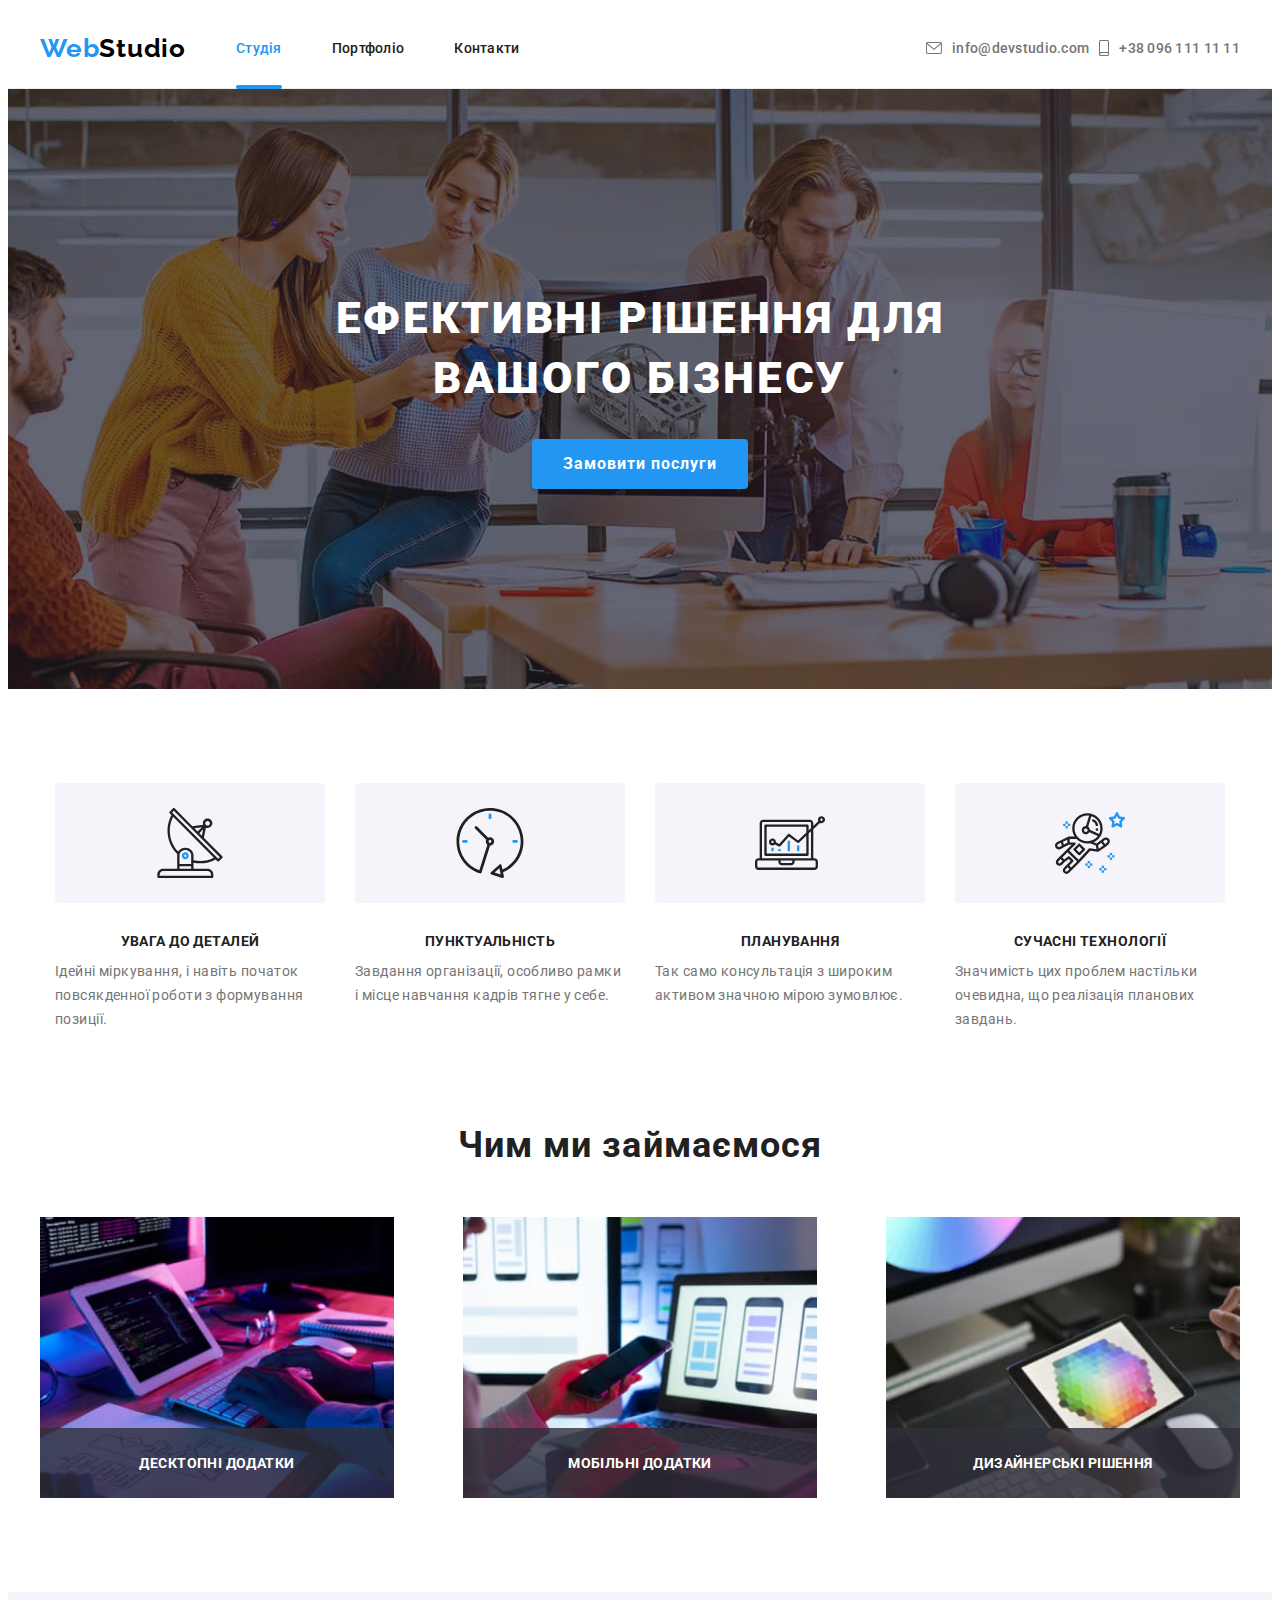
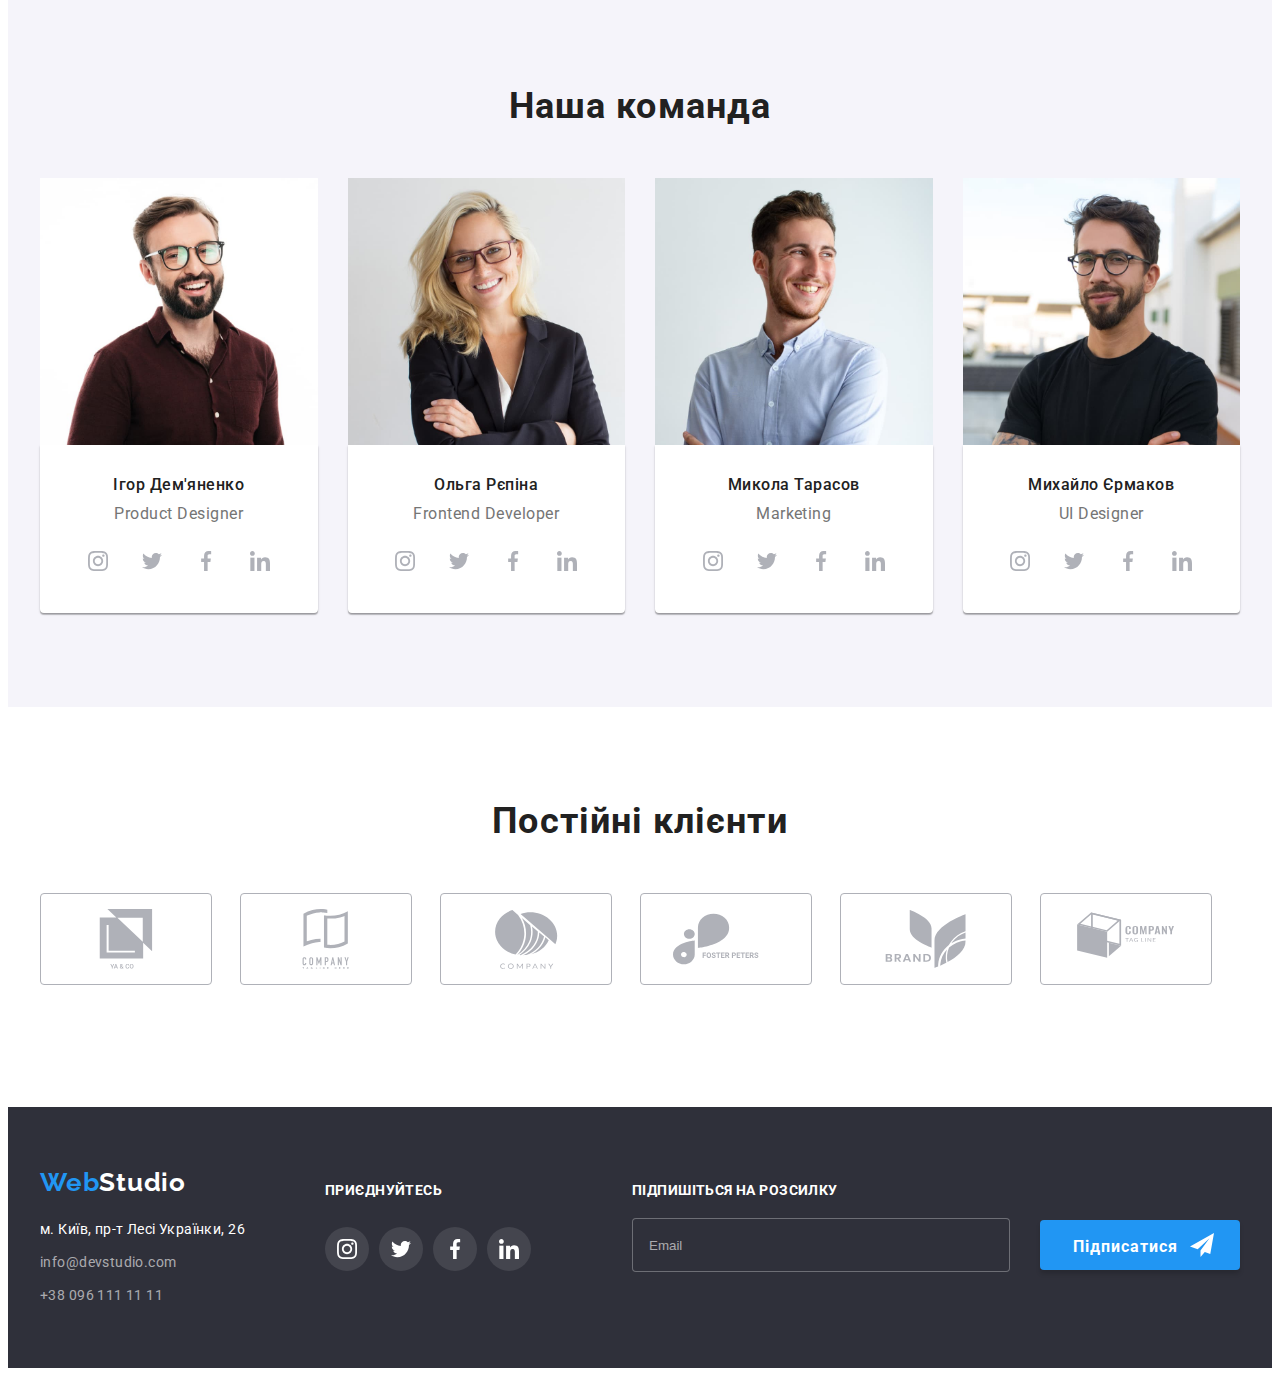
==== commit dbe0bfdc: "adaptationed" ====
--- a/index.html
+++ b/index.html
@@ -336,54 +336,57 @@
 	</main>
 	<footer class="footer">
 		<div class="container footer__div">
-			<div class="footer__div--first">
-				<a class="footer__logo" href="./index.html"><span class="logo__text">Web</span>Studio</a>
-			<address>
-				<ul>
-					<li class="footer__item--down">
-						<a class="footer__map" href="https://goo.gl/maps/Nq86LwmmwKFr6wZP8" target="_blank">м. Київ, пр-т Лесі Українки, 26</a>
-					</li>
-					<li class="footer__item">
-						<a class="footer__contact" href="mailto:info@devstudio.com">info@devstudio.com</a>
-					</li>
-					<li  class="footer__item">
-						<a class="footer__contact" href="tel:+380961111111">+38 096 111 11 11</a>
-					</li>
-				</ul>
-			</address>
-			</div>
-			<div class="footer__div--second">
-				<h3 class="footer__header">Приєднуйтесь</h3>
-				<ul class="footer__list">
-					<li class="footer__item">
-						<a class="footer__link" href="">
-							<svg width="20" height="20">
-								<use href="./images/icons.svg#icon-instagram"></use>
-							</svg>
-						</a>
-					</li>
-					<li class="footer__item">
-						<a class="footer__link" href="">
-							<svg width="20" height="20">
-								<use href="./images/icons.svg#icon-twitter"></use>
-							</svg>
-						</a>
-					</li>
-					<li class="footer__item">
-						<a class="footer__link" href="">
-							<svg width="20" height="20">
-								<use href="./images/icons.svg#icon-facebook"></use>
-							</svg>
-						</a>
-					</li>
-					<li class="footer__item">
-						<a class="footer__link" href="">
-							<svg width="20" height="20">
-								<use href="./images/icons.svg#icon-in"></use>
-							</svg>
-						</a>
-					</li>
-				</ul>
+			<div class="footer__index">
+				<div class="footer__div--first">
+					<a class="footer__logo" href="./index.html"><span class="logo__text">Web</span>Studio</a>
+					<address>
+						<ul class="footer__contact">
+							<li class="footer__item--down">
+								<a class="footer__map" href="https://goo.gl/maps/Nq86LwmmwKFr6wZP8" target="_blank">м. Київ, пр-т Лесі
+									Українки, 26</a>
+							</li>
+							<li class="footer__item">
+								<a class="footer__contact" href="mailto:info@devstudio.com">info@devstudio.com</a>
+							</li>
+							<li class="footer__item">
+								<a class="footer__contact" href="tel:+380961111111">+38 096 111 11 11</a>
+							</li>
+						</ul>
+					</address>
+				</div>
+				<div class="footer__div--second">
+					<h3 class="footer__header">Приєднуйтесь</h3>
+					<ul class="footer__list">
+						<li class="footer__item">
+							<a class="footer__link" href="">
+								<svg width="20" height="20">
+									<use href="./images/icons.svg#icon-instagram"></use>
+								</svg>
+							</a>
+						</li>
+						<li class="footer__item">
+							<a class="footer__link" href="">
+								<svg width="20" height="20">
+									<use href="./images/icons.svg#icon-twitter"></use>
+								</svg>
+							</a>
+						</li>
+						<li class="footer__item">
+							<a class="footer__link" href="">
+								<svg width="20" height="20">
+									<use href="./images/icons.svg#icon-facebook"></use>
+								</svg>
+							</a>
+						</li>
+						<li class="footer__item">
+							<a class="footer__link" href="">
+								<svg width="20" height="20">
+									<use href="./images/icons.svg#icon-in"></use>
+								</svg>
+							</a>
+						</li>
+					</ul>
+				</div>
 			</div>
 			<div class="footer__div--third">
 				<h3 class="footer__header">Підпишіться на розсилку</h3>
@@ -401,34 +404,32 @@
 	</footer>
 
 	<div class="mobile-menu js-menu-container">
-		<div class="container">
-			<button type="button" class="mobile-menu__close js-close-menu">
-				<svg width="20" height="20">
-					<use href="./images/icons.svg#icon-close"></use>
-				</svg>
-			</button>
-			<ul class="mobile-menu__nav">
-				<li><a class="mobile-menu__page" href="./index.html">Студія</a></li>
-				<li><a class="mobile-menu__page" href="./portfolio.html">Портфоліо</a></li>
-				<li><a class="mobile-menu__page" href="#">Контакти</a></li>
-			</ul>
-			<ul class="mobile-menu__contact">
-				<li>
-					<a class="mobile-menu__tel" href="tel:+380961111111">
-						+38 096 111 11 11</a>
-				</li>
-				<li>
-					<a class="mobile-menu__mail" href="mailto:info@devstudio.com">
-						info@devstudio.com</a>
-				</li>
-			</ul>
-			<ul class="mobile-menu__socials">
-				<li><a class="mobile-menu__link" href="#">Instagram</a></li>
-				<li><a class="mobile-menu__link" href="#">Twitter</a></li>
-				<li><a class="mobile-menu__link" href="#">Facebook</a></li>
-				<li><a class="mobile-menu__link" href="#">Lenkedln</a></li>
-			</ul>
-		</div>
+		<button type="button" class="mobile-menu__close js-close-menu">
+			<svg width="20" height="20">
+				<use href="./images/icons.svg#icon-close"></use>
+			</svg>
+		</button>
+		<ul class="mobile-menu__nav">
+			<li><a class="mobile-menu__page mobile-menu__page--current" href="./index.html">Студія</a></li>
+			<li><a class="mobile-menu__page" href="./portfolio.html">Портфоліо</a></li>
+			<li><a class="mobile-menu__page" href="#">Контакти</a></li>
+		</ul>
+		<ul class="mobile-menu__contact">
+			<li>
+				<a class="mobile-menu__tel" href="tel:+380961111111">
+					+38 096 111 11 11</a>
+			</li>
+			<li>
+				<a class="mobile-menu__mail" href="mailto:info@devstudio.com">
+					info@devstudio.com</a>
+			</li>
+		</ul>
+		<ul class="mobile-menu__socials">
+			<li class="mobile-menu__add"><a class="mobile-menu__link" href="#">Instagram</a></li>
+			<li class="mobile-menu__add"><a class="mobile-menu__link" href="#">Twitter</a></li>
+			<li class="mobile-menu__add"><a class="mobile-menu__link" href="#">Facebook</a></li>
+			<li class="mobile-menu__add"><a class="mobile-menu__link" href="#">Linkedln</a></li>
+		</ul>
 	</div>
 
 	<div class="backdrop is-hidden" data-modal>
--- a/css/main.min.css
+++ b/css/main.min.css
@@ -1 +1 @@
-:root{--color-hero: #212121;--secondary-color: #FFFFFF;--color-paragraph: #757575;--color-important: #000000;--color-addition: #2196F3;--color-button: #F5F4FA;--color-button-change: #188CE8;--color-border: #ECECEC}.visually-hidden{position:absolute;white-space:nowrap;width:1px;height:1px;overflow:hidden;border:0;padding:0;clip:rect(0 0 0 0);-webkit-clip-path:inset(50%);clip-path:inset(50%);margin:-1px}.is-hidden{opacity:0;visibility:hidden;pointer-events:none}.form-submit{display:block;margin:0 auto;font-family:"Roboto";width:200px;height:50px;background:var(--color-addition);-webkit-box-shadow:0px 4px 4px rgba(0,0,0,.15);box-shadow:0px 4px 4px rgba(0,0,0,.15);border-radius:4px;letter-spacing:.06em;font-weight:700;font-size:16px;line-height:1.875;color:var(--secondary-color);cursor:pointer;border-color:inherit}.backdrop{position:fixed;top:0;left:0;width:100%;height:100%;background-color:rgba(0,0,0,.2);-webkit-transition:opacity 250ms ease-in,visibility 250ms ease-in;transition:opacity 250ms ease-in,visibility 250ms ease-in}body{font-family:"Roboto",sans-serif;color:#212121}img{display:block;max-width:100%;height:auto;width:100%}ul{margin:0;padding:0;list-style-type:none}h1,h2,h3,h4,h5,h6,p{margin-top:0}a{text-decoration:none}.button{display:block;margin:0 auto;font-family:"Roboto";height:50px;width:216px;background:var(--color-addition);-webkit-box-shadow:0px 4px 4px rgba(0,0,0,.15);box-shadow:0px 4px 4px rgba(0,0,0,.15);border-radius:4px;border:none;letter-spacing:.06em;font-weight:700;font-size:16px;line-height:1.875;color:var(--secondary-color);cursor:pointer;-webkit-transition:250ms cubic-bezier(0.4, 0, 0.2, 1) color;transition:250ms cubic-bezier(0.4, 0, 0.2, 1) color}.button:hover,.button:focus{background:var(--color-button-change)}.button__letter{position:relative;margin:0 auto;padding-right:30px;font-family:"Roboto";height:50px;width:200px;background:var(--color-addition);-webkit-box-shadow:0px 4px 4px rgba(0,0,0,.15);box-shadow:0px 4px 4px rgba(0,0,0,.15);border-radius:4px;border:none;letter-spacing:.06em;font-weight:700;font-size:16px;line-height:1.875;color:var(--secondary-color);cursor:pointer;-webkit-transition:250ms cubic-bezier(0.4, 0, 0.2, 1) color;transition:250ms cubic-bezier(0.4, 0, 0.2, 1) color}.button__letter::-webkit-input-placeholder{color:var(--secondary-color)}.button__letter::-moz-placeholder{color:var(--secondary-color)}.button__letter:-ms-input-placeholder{color:var(--secondary-color)}.button__letter::-ms-input-placeholder{color:var(--secondary-color)}.button__letter::placeholder{color:var(--secondary-color)}.button__icon{width:30px;height:30px;cursor:pointer;border:1px solid rgba(0,0,0,.1);border-radius:50%;background-color:var(--secondary-color);-webkit-transition:250ms cubic-bezier(0.4, 0, 0.2, 1);transition:250ms cubic-bezier(0.4, 0, 0.2, 1)}.button__icon:hover{fill:var(--color-addition)}.header{border-bottom:1px solid var(--color-border)}.header__container{display:-webkit-box;display:-ms-flexbox;display:flex;-webkit-box-align:center;-ms-flex-align:center;align-items:center}@media(min-width: 1200px){.header__container{display:-webkit-box;display:-ms-flexbox;display:flex;-webkit-box-align:center;-ms-flex-align:center;align-items:center;-webkit-box-pack:justify;-ms-flex-pack:justify;justify-content:space-between;gap:50px}}@media(min-width: 768px){.header__container{display:-webkit-box;display:-ms-flexbox;display:flex;-webkit-box-align:center;-ms-flex-align:center;align-items:center;-webkit-box-pack:justify;-ms-flex-pack:justify;justify-content:space-between;gap:50px}}@media(min-width: 1200px){.header__nav{display:-webkit-box;display:-ms-flexbox;display:flex;-webkit-box-align:center;-ms-flex-align:center;align-items:center;-webkit-box-pack:justify;-ms-flex-pack:justify;justify-content:space-between;-webkit-box-flex:1;-ms-flex-positive:1;flex-grow:1}}.header__menu{display:-webkit-box;display:-ms-flexbox;display:flex;gap:50px}@media(max-width: 480px){.header__menu{display:none}}.header__link{display:block;position:relative;padding:32px 0;font-weight:500;font-size:14px;line-height:1.142;letter-spacing:.02em;color:#212121;list-style-type:none;-webkit-transition:250ms cubic-bezier(0.4, 0, 0.2, 1);transition:250ms cubic-bezier(0.4, 0, 0.2, 1)}.header__link:hover,.header__link:focus{font-weight:500;font-size:14px;line-height:1.142;letter-spacing:.02em;color:var(--color-addition)}.header__link--current{color:var(--color-addition)}.header__link--current::after{display:block;position:absolute;content:"";width:100%;height:4px;background-color:var(--color-addition);border-radius:2px;bottom:0;left:0;-webkit-transform:translateY(25%);transform:translateY(25%)}.header__burger{display:none}@media(max-width: 480px){.header__burger{display:block;border:none;background-color:#fff}}.tel{color:var(--color-paragraph)}.business__section{padding:94px 0;color:var(--secondary-color);background:#2f303a;background-image:-webkit-gradient(linear, left top, right top, from(rgba(47, 48, 58, 0.4)), to(rgba(47, 48, 58, 0.4))),url("../images/hero_bg.jpg");background-image:linear-gradient(to right, rgba(47, 48, 58, 0.4), rgba(47, 48, 58, 0.4)),url("../images/hero_bg.jpg");background-repeat:no-repeat;background-size:cover;background-position:center center;padding:200px 0}.business__title{margin-bottom:30px;font-weight:900;font-size:44px;line-height:1.363;text-align:center;letter-spacing:.06em;text-transform:uppercase;color:var(--secondary-color)}.logo{margin-right:auto;font-family:"Raleway";font-weight:700;font-size:26px;line-height:1.192;letter-spacing:.03em;color:var(--color-important)}.logo__text{color:var(--color-addition)}.contact__header{display:-webkit-box;display:-ms-flexbox;display:flex;gap:50px}@media(max-width: 480px){.contact{display:none}}.contact__list{font-weight:500;font-size:14px;line-height:1.142;letter-spacing:.02em;color:var(--color-paragraph);list-style-type:none}.contact__link{display:-webkit-box;display:-ms-flexbox;display:flex;padding:32px 0;font-weight:500;font-size:14px;line-height:1.142;letter-spacing:.02em;cursor:auto;cursor:pointer;color:var(--color-paragraph);-webkit-box-align:center;-ms-flex-align:center;align-items:center;-webkit-transition:250ms cubic-bezier(0.4, 0, 0.2, 1);transition:250ms cubic-bezier(0.4, 0, 0.2, 1)}.contact__link:hover,.contact__link:focus{cursor:pointer;color:var(--color-addition)}.contact__icon{margin-right:10px;fill:currentColor}.features__section{padding:94px 0}@media(min-width: 1200px){.features__list{display:-webkit-box;display:-ms-flexbox;display:flex}}.features__item{margin-bottom:30px}@media(min-width: 1200px){.features__item{width:270px;margin-right:30px}.features__item:last-child{margin-right:0}}.features__box{display:-webkit-box;display:-ms-flexbox;display:flex;-webkit-box-align:center;-ms-flex-align:center;align-items:center;-webkit-box-pack:center;-ms-flex-pack:center;justify-content:center;height:120px;border-radius:4px;background-color:var(--color-button);margin-bottom:30px}.features__header{margin-bottom:10px;font-weight:700;font-size:14px;line-height:1.142;text-transform:uppercase;color:var(--color-hero);letter-spacing:.03em;display:-webkit-box;display:-ms-flexbox;display:flex;-webkit-box-pack:center;-ms-flex-pack:center;justify-content:center}.features__paragraph{font-size:14px;line-height:24px;color:#757575;letter-spacing:.03em;margin:0 auto}@media(max-width: 480px){.benefits{display:none}}.benefits__section{padding:0 0 94px 0}.benefits__list{display:-webkit-box;display:-ms-flexbox;display:flex;-webkit-box-pack:justify;-ms-flex-pack:justify;justify-content:space-between}.benefits__text{position:relative}.benefits__description{position:absolute;display:-webkit-box;display:-ms-flexbox;display:flex;width:100%;height:70px;left:0;bottom:0;margin:0;color:var(--secondary-color);background:rgba(47,48,58,.8);font-weight:700;font-size:14px;line-height:1.142;-webkit-box-align:center;-ms-flex-align:center;align-items:center;-webkit-box-pack:center;-ms-flex-pack:center;justify-content:center;letter-spacing:.03em;text-transform:uppercase}.our-team__section{padding:94px 0;background:var(--color-button)}.our-team__card{list-style-type:none;display:-webkit-box;display:-ms-flexbox;display:flex;-webkit-box-pack:justify;-ms-flex-pack:justify;justify-content:space-between}@media(max-width: 480px){.our-team__card{display:block}}.our-team__person{text-align:center;padding:30px 0;text-align:center;background:var(--secondary-color);-webkit-box-shadow:0px 1px 3px rgba(0,0,0,.12),0px 1px 1px rgba(0,0,0,.14),0px 2px 1px rgba(0,0,0,.2);box-shadow:0px 1px 3px rgba(0,0,0,.12),0px 1px 1px rgba(0,0,0,.14),0px 2px 1px rgba(0,0,0,.2);border-radius:0px 0px 4px 4px}@media(max-width: 480px){.person{margin:0 auto}}.person__header{margin:0;margin-bottom:10px;font-weight:500;font-size:16px;line-height:1.187;color:var(--color-hero);letter-spacing:.03em}.person__position{margin:0;font-size:16px;line-height:1.187;color:var(--color-paragraph);letter-spacing:.03em}.socials__section{display:-webkit-box;display:-ms-flexbox;display:flex;-webkit-box-pack:center;-ms-flex-pack:center;justify-content:center;gap:10px;-webkit-box-align:center;-ms-flex-align:center;align-items:center}.socials__link{display:-webkit-box;display:-ms-flexbox;display:flex;-webkit-box-pack:center;-ms-flex-pack:center;justify-content:center;-webkit-box-align:center;-ms-flex-align:center;align-items:center;width:100%;height:100%;border-radius:50%;background:rgba(255,255,255,.1);fill:var(--secondary-color);-webkit-transition:250ms cubic-bezier(0.4, 0, 0.2, 1);transition:250ms cubic-bezier(0.4, 0, 0.2, 1)}.socials__link:hover,.socials__link:focus{background:var(--color-addition)}.socials__icon{width:44px;height:44px;margin-top:16px;fill:#afb1b8;background:none;-webkit-transition:250ms cubic-bezier(0.4, 0, 0.2, 1);transition:250ms cubic-bezier(0.4, 0, 0.2, 1)}.socials__icon:hover,.socials__icon:focus{fill:var(--secondary-color)}.header-section{display:-webkit-box;display:-ms-flexbox;display:flex;-webkit-box-pack:center;-ms-flex-pack:center;justify-content:center;font-weight:700;font-size:36px;line-height:1.166;color:var(--color-hero);letter-spacing:.03em;margin-bottom:50px}.clients__section{padding:94px 0}.clients__list{display:-webkit-box;display:-ms-flexbox;display:flex;-webkit-box-pack:justify;-ms-flex-pack:justify;justify-content:space-between}@media(max-width: 480px){.clients__list{-ms-flex-wrap:wrap;flex-wrap:wrap}}.clients__item{width:210px;height:90px;margin-bottom:30px}@media(min-width: 768px){.clients__item{width:170px}}.clients__link{display:-webkit-box;display:-ms-flexbox;display:flex;-webkit-box-pack:center;-ms-flex-pack:center;justify-content:center;-webkit-box-align:center;-ms-flex-align:center;align-items:center;width:100%;height:100%;border:1px solid #afb1b8;border-radius:4px;fill:#afb1b8;-webkit-transition:250ms cubic-bezier(0.4, 0, 0.2, 1);transition:250ms cubic-bezier(0.4, 0, 0.2, 1)}.clients__link:hover,.clients__link:focus{fill:var(--color-addition);border:1px solid var(--color-addition)}.portfolio__container{padding:94px 0}.menu__list{display:-webkit-box;display:-ms-flexbox;display:flex;-webkit-box-pack:center;-ms-flex-pack:center;justify-content:center;margin-bottom:50px}.menu__item{margin-right:8px}.menu__item:last-child{margin-right:0}.menu__btn{font-family:"Roboto";padding:6px 22px;font-weight:500;font-size:16px;line-height:1.625;text-align:center;letter-spacing:.03em;color:var(--color-hero);cursor:pointer;-webkit-transition:250ms cubic-bezier(0.4, 0, 0.2, 1);transition:250ms cubic-bezier(0.4, 0, 0.2, 1)}.menu__btn:hover,.menu__btn:focus{color:var(--secondary-color);background:var(--color-addition);-webkit-box-shadow:0px 3px 1px rgba(0,0,0,.1),0px 1px 2px rgba(0,0,0,.08),0px 2px 2px rgba(0,0,0,.12);box-shadow:0px 3px 1px rgba(0,0,0,.1),0px 1px 2px rgba(0,0,0,.08),0px 2px 2px rgba(0,0,0,.12);border-radius:4px}.card__description{border:1px solid #eee;padding:20px 24px}.card__link{display:block;-webkit-transition:250ms cubic-bezier(0.4, 0, 0.2, 1);transition:250ms cubic-bezier(0.4, 0, 0.2, 1)}.card__link:hover{-webkit-box-shadow:0px 1px 1px rgba(0,0,0,.12),0px 4px 4px rgba(0,0,0,.06),1px 4px 6px rgba(0,0,0,.16);box-shadow:0px 1px 1px rgba(0,0,0,.12),0px 4px 4px rgba(0,0,0,.06),1px 4px 6px rgba(0,0,0,.16)}.card_link:hover,.card__overlay{-webkit-transform:translateY(0);transform:translateY(0)}.card__list{position:relative;display:-webkit-box;display:-ms-flexbox;display:flex;-ms-flex-wrap:wrap;flex-wrap:wrap;gap:30px}.card__text{position:absolute;margin:63px 24px;font-size:18px;line-height:1.555;letter-spacing:.03em}.card__overlay{position:absolute;color:var(--secondary-color);background:rgba(33,150,243,.9);width:100%;height:100%;top:0;left:0;-webkit-transform:translateY(100%);transform:translateY(100%);-webkit-transition:-webkit-transform 250ms cubic-bezier(0.4, 0, 0.2, 1);transition:-webkit-transform 250ms cubic-bezier(0.4, 0, 0.2, 1);transition:transform 250ms cubic-bezier(0.4, 0, 0.2, 1);transition:transform 250ms cubic-bezier(0.4, 0, 0.2, 1), -webkit-transform 250ms cubic-bezier(0.4, 0, 0.2, 1)}.card__header{margin-bottom:4px;font-weight:700;font-size:18px;line-height:2;letter-spacing:.06em;color:var(--color-hero)}.card__subheader{font-size:16px;line-height:1.875;color:var(--color-paragraph);letter-spacing:.03em;margin:0 auto}.overlay{position:relative;overflow:hidden}.overlay:hover .card__overlay{-webkit-transform:translateY(0);transform:translateY(0)}.footer{padding:60px 0;background:#2f303a}.footer__logo{font-family:"Raleway";font-weight:700;font-size:26px;line-height:1.192;color:var(--secondary-color);cursor:auto;letter-spacing:.03em}.footer__map{font-size:14px;line-height:1.714;color:var(--secondary-color);cursor:none;font-style:normal;letter-spacing:.03em;-webkit-transition:250ms cubic-bezier(0.4, 0, 0.2, 1);transition:250ms cubic-bezier(0.4, 0, 0.2, 1)}.footer__map:hover{color:var(--color-addition)}.footer__contact{font-size:14px;line-height:1.714;color:rgba(255,255,255,.6);cursor:auto;font-style:normal;letter-spacing:.03em}.footer__contact:hover{color:var(--color-addition)}.footer__item{display:-webkit-box;display:-ms-flexbox;display:flex;padding-top:9px}@media(max-width: 480px){.footer__item{-webkit-box-align:center;-ms-flex-align:center;align-items:center;-webkit-box-pack:center;-ms-flex-pack:center;justify-content:center}}.footer__item--down{padding-top:20px}.footer__header{margin-top:60px;font-weight:700;margin-bottom:20px;font-size:14px;line-height:1.142;letter-spacing:.03em;text-transform:uppercase;color:var(--secondary-color)}.footer__list{display:-webkit-box;display:-ms-flexbox;display:flex;-webkit-box-align:center;-ms-flex-align:center;align-items:center;-webkit-box-pack:center;-ms-flex-pack:center;justify-content:center;gap:10px}.footer__link{display:-webkit-box;display:-ms-flexbox;display:flex;-webkit-box-pack:center;-ms-flex-pack:center;justify-content:center;-webkit-box-align:center;-ms-flex-align:center;align-items:center;width:100%;height:100%;width:44px;height:44px;border-radius:50%;background:rgba(255,255,255,.1);fill:var(--secondary-color);-webkit-transition:250ms cubic-bezier(0.4, 0, 0.2, 1);transition:250ms cubic-bezier(0.4, 0, 0.2, 1)}.footer__link:hover,.footer__link:focus{background:var(--color-addition)}.footer__div{text-align:center}.footer__icon{position:relative;top:17px;left:7px;-webkit-transform:translateY(-50%);transform:translateY(-50%);fill:var(--secondary-color)}.input__email{margin-bottom:20px;width:358px;height:50px;border:1px solid rgba(255,255,255,.3);background-color:#2f303a;border-radius:4px;padding-left:16px;color:rgba(255,255,255,.6)}@media(max-width: 380px){.input__email{width:auto}}.input__email::-webkit-input-placeholder{color:rgba(255,255,255,.6)}.input__email::-moz-placeholder{color:rgba(255,255,255,.6)}.input__email:-ms-input-placeholder{color:rgba(255,255,255,.6)}.input__email::-ms-input-placeholder{color:rgba(255,255,255,.6)}.input__email::placeholder{color:rgba(255,255,255,.6)}.modal{display:-webkit-box;display:-ms-flexbox;display:flex;-webkit-box-align:center;-ms-flex-align:center;align-items:center;-webkit-box-pack:center;-ms-flex-pack:center;justify-content:center;padding:18px 0;height:100%}.modal__container{position:relative;max-width:528px;max-height:592px;width:100%;height:100%;padding:35px 40px 45px 40px;background-color:var(--secondary-color);border-radius:4px;overflow-y:auto}.modal__close{position:absolute;top:17px;right:17px}.modal__title{margin:0;padding-bottom:10px;font-weight:700;font-size:20px;line-height:1.15;text-align:center;color:var(--color-hero)}.modal__form-field{margin-bottom:10px}.form-field__control{position:relative}.form-field__label{color:var(--color-paragraph);margin-bottom:4px;font-size:12px;line-height:1.166}.form-field__input{height:40px;width:100%;padding:0 12px 0 42px;border:1px solid rgba(33,33,33,.2);border-radius:4px;outline:none;-webkit-transition:250ms cubic-bezier(0.4, 0, 0.2, 1);transition:250ms cubic-bezier(0.4, 0, 0.2, 1)}.form-field__input:focus{border:1px solid var(--color-addition)}.form-field_input:focus+.form-field__icon{fill:var(--color-addition)}.form-field__icon{position:absolute;top:50%;left:12px;-webkit-transform:translateY(-50%);transform:translateY(-50%)}.form-field__icon:focus{fill:var(--color-addition)}.form-field__textarea{height:120px;width:100%;padding:12px 16px;margin-bottom:20px;border:1px solid rgba(33,33,33,.2);border-radius:4px;outline:none;resize:none;-webkit-transition:250ms cubic-bezier(0.4, 0, 0.2, 1);transition:250ms cubic-bezier(0.4, 0, 0.2, 1)}.form-field__textarea:focus{border:1px solid var(--color-addition)}.form-field__textarea::-webkit-input-placeholder{color:rgba(117,117,117,.5);font-size:12px;line-height:1.166}.form-field__textarea::-moz-placeholder{color:rgba(117,117,117,.5);font-size:12px;line-height:1.166}.form-field__textarea:-ms-input-placeholder{color:rgba(117,117,117,.5);font-size:12px;line-height:1.166}.form-field__textarea::-ms-input-placeholder{color:rgba(117,117,117,.5);font-size:12px;line-height:1.166}.form-field__textarea::placeholder{color:rgba(117,117,117,.5);font-size:12px;line-height:1.166}.form-field__checkbox{margin-bottom:30px}.checkbox{display:-webkit-box;display:-ms-flexbox;display:flex;margin-left:13px}.checkbox__input{-webkit-appearance:none;-moz-appearance:none;appearance:none}.checkbox__icon{position:absolute;margin-right:7px;fill:rgba(0,0,0,0);border:2px solid #000;border-radius:4px}.checkbox__input:checked+.checkbox__icon{fill:var(--secondary-color);background-color:var(--color-addition);border:1px solid var(--color-addition)}.checkbox__label{position:relative;padding-left:24px;font-size:14px;color:var(--color-paragraph)}.checkbox__link{color:var(--color-addition);-webkit-text-decoration-line:underline;text-decoration-line:underline}.mobile-menu{display:-webkit-box;display:-ms-flexbox;display:flex;-webkit-box-orient:vertical;-webkit-box-direction:normal;-ms-flex-direction:column;flex-direction:column;padding-left:25px;padding-top:48px;padding-bottom:48px;width:100vw;height:100vh;position:fixed;top:0;left:0;width:100%;height:100%;background-color:#fff;-webkit-transform:translateX(100%);transform:translateX(100%);-webkit-transition:-webkit-transform 250ms;transition:-webkit-transform 250ms;transition:transform 250ms;transition:transform 250ms, -webkit-transform 250ms}.mobile-menu__close{position:absolute;top:10px;right:15px;border:none;background-color:#fff}.mobile-menu__close:hover{fill:var(--color-addition)}.mobile-menu.is-open{-webkit-transform:translateX(0);transform:translateX(0)}.mobile-menu__nav{margin-bottom:auto}.mobile-menu__page{color:var(--color-hero);font-weight:500;font-size:40px;line-height:1.175;letter-spacing:.02em;color:#212121;list-style-type:none;-webkit-transition:250ms cubic-bezier(0.4, 0, 0.2, 1);transition:250ms cubic-bezier(0.4, 0, 0.2, 1)}.mobile-menu__contact{margin-top:auto;margin-bottom:64px}.mobile-menu__tel{font-weight:500;font-size:34px;line-height:1.176;letter-spacing:.02em;color:var(--color-addition)}.mobile-menu__mail{font-weight:500;font-size:24px;line-height:1.166;letter-spacing:.02em;color:var(--color-paragraph)}.mobile-menu__socials{display:-webkit-box;display:-ms-flexbox;display:flex;-ms-flex-wrap:wrap;flex-wrap:wrap;gap:20px;margin-bottom:auto}.mobile-menu__link{font-weight:500;font-size:18px;line-height:1.222;letter-spacing:.02em;color:var(--color-addition)}.container{padding:0 15px;margin:0 auto}@media(min-width: 480px){.container{width:480px}}@media(min-width: 768px){.container{width:768px}}@media(min-width: 1200px){.container{width:1200px}}/*# sourceMappingURL=main.min.css.map */+:root{--color-hero: #212121;--secondary-color: #FFFFFF;--color-paragraph: #757575;--color-important: #000000;--color-addition: #2196F3;--color-button: #F5F4FA;--color-button-change: #188CE8;--color-border: #ECECEC}.visually-hidden{position:absolute;white-space:nowrap;width:1px;height:1px;overflow:hidden;border:0;padding:0;clip:rect(0 0 0 0);-webkit-clip-path:inset(50%);clip-path:inset(50%);margin:-1px}.is-hidden{opacity:0;visibility:hidden;pointer-events:none}.form-submit{display:block;margin:0 auto;font-family:"Roboto";width:200px;height:50px;background:var(--color-addition);-webkit-box-shadow:0px 4px 4px rgba(0,0,0,.15);box-shadow:0px 4px 4px rgba(0,0,0,.15);border-radius:4px;letter-spacing:.06em;font-weight:700;font-size:16px;line-height:1.875;color:var(--secondary-color);cursor:pointer;border-color:inherit}.backdrop{position:fixed;top:0;left:0;width:100%;height:100%;background-color:rgba(0,0,0,.2);-webkit-transition:opacity 250ms ease-in,visibility 250ms ease-in;transition:opacity 250ms ease-in,visibility 250ms ease-in}body{font-family:"Roboto",sans-serif;color:#212121}img{display:block;max-width:100%;height:auto;width:100%}@media(min-width: 768px){img{width:354px}}ul{margin:0;padding:0;list-style-type:none}h1,h2,h3,h4,h5,h6,p{margin-top:0}a{text-decoration:none}.button{display:block;margin:0 auto;font-family:"Roboto";height:50px;width:216px;background:var(--color-addition);-webkit-box-shadow:0px 4px 4px rgba(0,0,0,.15);box-shadow:0px 4px 4px rgba(0,0,0,.15);border-radius:4px;border:none;letter-spacing:.06em;font-weight:700;font-size:16px;line-height:1.875;color:var(--secondary-color);cursor:pointer;-webkit-transition:250ms cubic-bezier(0.4, 0, 0.2, 1) color;transition:250ms cubic-bezier(0.4, 0, 0.2, 1) color}.button:hover,.button:focus{background:var(--color-button-change)}.button__letter{position:relative;margin:0 auto;font-family:"Roboto";height:50px;width:200px;background:var(--color-addition);-webkit-box-shadow:0px 4px 4px rgba(0,0,0,.15);box-shadow:0px 4px 4px rgba(0,0,0,.15);border-radius:4px;border:none;letter-spacing:.06em;font-weight:700;font-size:16px;line-height:1.875;color:var(--secondary-color);cursor:pointer;-webkit-transition:250ms cubic-bezier(0.4, 0, 0.2, 1) color;transition:250ms cubic-bezier(0.4, 0, 0.2, 1) color}.button__letter::-webkit-input-placeholder{color:var(--secondary-color)}.button__letter::-moz-placeholder{color:var(--secondary-color)}.button__letter:-ms-input-placeholder{color:var(--secondary-color)}.button__letter::-ms-input-placeholder{color:var(--secondary-color)}.button__letter::placeholder{color:var(--secondary-color)}.button__icon{width:30px;height:30px;cursor:pointer;border:1px solid rgba(0,0,0,.1);border-radius:50%;background-color:var(--secondary-color);-webkit-transition:250ms cubic-bezier(0.4, 0, 0.2, 1);transition:250ms cubic-bezier(0.4, 0, 0.2, 1)}.button__icon:hover{fill:var(--color-addition)}.header{border-bottom:1px solid var(--color-border)}.header__container{display:-webkit-box;display:-ms-flexbox;display:flex;-webkit-box-align:center;-ms-flex-align:center;align-items:center}@media(min-width: 768px){.header__container{-webkit-box-pack:justify;-ms-flex-pack:justify;justify-content:space-between;gap:50px}}@media(min-width: 1200px){.header__nav{display:-webkit-box;display:-ms-flexbox;display:flex;-webkit-box-align:center;-ms-flex-align:center;align-items:center;-webkit-box-pack:justify;-ms-flex-pack:justify;justify-content:space-between;-webkit-box-flex:1;-ms-flex-positive:1;flex-grow:1}}.header__menu{display:none}@media(min-width: 768px){.header__menu{display:-webkit-box;display:-ms-flexbox;display:flex;-webkit-box-align:center;-ms-flex-align:center;align-items:center;-webkit-box-pack:justify;-ms-flex-pack:justify;justify-content:space-between;gap:50px}}.header__link{display:block;position:relative;padding:32px 0;font-weight:500;font-size:14px;line-height:1.142;letter-spacing:.02em;color:#212121;list-style-type:none;-webkit-transition:250ms cubic-bezier(0.4, 0, 0.2, 1);transition:250ms cubic-bezier(0.4, 0, 0.2, 1)}.header__link:hover,.header__link:focus{font-weight:500;font-size:14px;line-height:1.142;letter-spacing:.02em;color:var(--color-addition)}.header__link--current{color:var(--color-addition)}.header__link--current::after{display:block;position:absolute;content:"";width:100%;height:4px;background-color:var(--color-addition);border-radius:2px;bottom:0;left:0;-webkit-transform:translateY(25%);transform:translateY(25%)}.header__burger{border:none;background-color:#fff}@media(min-width: 768px){.header__burger{display:none}}.tel{color:var(--color-paragraph)}.business__section{padding:94px 0;color:var(--secondary-color);background:#2f303a;background-image:-webkit-gradient(linear, left top, right top, from(rgba(47, 48, 58, 0.4)), to(rgba(47, 48, 58, 0.4))),url("../images/hero_bg.jpg");background-image:linear-gradient(to right, rgba(47, 48, 58, 0.4), rgba(47, 48, 58, 0.4)),url("../images/hero_bg.jpg");background-repeat:no-repeat;background-size:cover;background-position:center center;padding:200px 0}.business__title{margin-bottom:30px;font-weight:900;font-size:44px;line-height:1.363;text-align:center;letter-spacing:.06em;text-transform:uppercase;color:var(--secondary-color)}.logo{margin-right:auto;font-family:"Raleway";font-weight:700;font-size:26px;line-height:1.192;letter-spacing:.03em;color:var(--color-important)}.logo__text{color:var(--color-addition)}.contact__header{display:none}@media(min-width: 768px){.contact__header{display:-webkit-box;display:-ms-flexbox;display:flex;-webkit-box-orient:vertical;-webkit-box-direction:normal;-ms-flex-direction:column;flex-direction:column;gap:10px}}@media(min-width: 1200px){.contact__header{display:-webkit-box;display:-ms-flexbox;display:flex;gap:10px}}.contact__header__list{font-weight:500;font-size:14px;line-height:1.142;letter-spacing:.02em;color:var(--color-paragraph);list-style-type:none}@media(min-width: 768px){.contact__header{-webkit-box-orient:vertical;-webkit-box-direction:normal;-ms-flex-direction:column;flex-direction:column}}@media(min-width: 1200px){.contact__header{-webkit-box-orient:horizontal;-webkit-box-direction:normal;-ms-flex-direction:row;flex-direction:row}}.contact__link{display:-webkit-box;display:-ms-flexbox;display:flex;padding:32px 0;font-weight:500;font-size:14px;line-height:1.142;letter-spacing:.02em;cursor:auto;cursor:pointer;color:var(--color-paragraph);-webkit-box-align:center;-ms-flex-align:center;align-items:center;-webkit-transition:250ms cubic-bezier(0.4, 0, 0.2, 1);transition:250ms cubic-bezier(0.4, 0, 0.2, 1)}.contact__link:hover,.contact__link:focus{cursor:pointer;color:var(--color-addition)}@media(min-width: 768px){.contact__link{padding:0}}.contact__icon{margin-right:10px;fill:currentColor}.features__section{padding:60px 0}@media(min-width: 1200px){.features__section{padding:94px 0}}@media(min-width: 768px){.features__list{display:-webkit-box;display:-ms-flexbox;display:flex;-ms-flex-wrap:wrap;flex-wrap:wrap;-webkit-box-pack:center;-ms-flex-pack:center;justify-content:center}}@media(min-width: 1200px){.features__list{display:-webkit-box;display:-ms-flexbox;display:flex}}@media(min-width: 768px){.features__item{margin-right:30px;width:270px}.features__item:last-child{margin-right:0}}.features__box{display:-webkit-box;display:-ms-flexbox;display:flex;-webkit-box-align:center;-ms-flex-align:center;align-items:center;-webkit-box-pack:center;-ms-flex-pack:center;justify-content:center;height:120px;border-radius:4px;background-color:var(--color-button);margin-bottom:30px}.features__header{margin-bottom:10px;font-weight:700;font-size:14px;line-height:1.142;text-transform:uppercase;color:var(--color-hero);letter-spacing:.03em;display:-webkit-box;display:-ms-flexbox;display:flex;-webkit-box-pack:center;-ms-flex-pack:center;justify-content:center}.features__paragraph{font-size:14px;line-height:24px;color:#757575;letter-spacing:.03em;margin:0 auto}.benefits{display:none}@media(min-width: 1200px){.benefits{display:block}}.benefits__section{padding:0 0 94px 0}.benefits__list{display:-webkit-box;display:-ms-flexbox;display:flex;-webkit-box-pack:justify;-ms-flex-pack:justify;justify-content:space-between}.benefits__text{position:relative}.benefits__description{position:absolute;display:-webkit-box;display:-ms-flexbox;display:flex;width:100%;height:70px;left:0;bottom:0;margin:0;color:var(--secondary-color);background:rgba(47,48,58,.8);font-weight:700;font-size:14px;line-height:1.142;-webkit-box-align:center;-ms-flex-align:center;align-items:center;-webkit-box-pack:center;-ms-flex-pack:center;justify-content:center;letter-spacing:.03em;text-transform:uppercase}.our-team__section{padding:94px 0;background:var(--color-button)}.our-team__card{list-style-type:none;display:-webkit-box;display:-ms-flexbox;display:flex;-webkit-box-pack:justify;-ms-flex-pack:justify;justify-content:space-between;-ms-flex-wrap:wrap;flex-wrap:wrap}@media(max-width: 767px){.our-team__card{display:block}}@media(min-width: 768px){.our-team__card{gap:30px}}@media(min-width: 1200px){.our-team__card{-webkit-box-pack:justify;-ms-flex-pack:justify;justify-content:space-between;-ms-flex-wrap:nowrap;flex-wrap:nowrap}}.our-team__person{text-align:center;padding:30px 0;text-align:center;background:var(--secondary-color);-webkit-box-shadow:0px 1px 3px rgba(0,0,0,.12),0px 1px 1px rgba(0,0,0,.14),0px 2px 1px rgba(0,0,0,.2);box-shadow:0px 1px 3px rgba(0,0,0,.12),0px 1px 1px rgba(0,0,0,.14),0px 2px 1px rgba(0,0,0,.2);border-radius:0px 0px 4px 4px}@media(max-width: 768px){.person{margin:0 auto;padding-bottom:30px}.person:last-child{padding-bottom:0px}}@media(max-width: 768px)and (min-width: 768px){.person{padding:0}}.person__header{margin:0;margin-bottom:10px;font-weight:500;font-size:16px;line-height:1.187;color:var(--color-hero);letter-spacing:.03em}.person__position{margin:0;font-size:16px;line-height:1.187;color:var(--color-paragraph);letter-spacing:.03em}.socials__section{display:-webkit-box;display:-ms-flexbox;display:flex;-webkit-box-pack:center;-ms-flex-pack:center;justify-content:center;gap:10px;-webkit-box-align:center;-ms-flex-align:center;align-items:center}.socials__link{display:-webkit-box;display:-ms-flexbox;display:flex;-webkit-box-pack:center;-ms-flex-pack:center;justify-content:center;-webkit-box-align:center;-ms-flex-align:center;align-items:center;width:100%;height:100%;border-radius:50%;background:rgba(255,255,255,.1);fill:var(--secondary-color);-webkit-transition:250ms cubic-bezier(0.4, 0, 0.2, 1);transition:250ms cubic-bezier(0.4, 0, 0.2, 1)}.socials__link:hover,.socials__link:focus{background:var(--color-addition)}.socials__icon{width:44px;height:44px;margin-top:16px;fill:#afb1b8;background:none;-webkit-transition:250ms cubic-bezier(0.4, 0, 0.2, 1);transition:250ms cubic-bezier(0.4, 0, 0.2, 1)}.socials__icon:hover,.socials__icon:focus{fill:var(--secondary-color)}.header-section{display:-webkit-box;display:-ms-flexbox;display:flex;-webkit-box-pack:center;-ms-flex-pack:center;justify-content:center;font-weight:700;font-size:36px;line-height:1.166;color:var(--color-hero);letter-spacing:.03em;margin-bottom:50px}.clients__section{padding:94px 0}.clients__list{display:-webkit-box;display:-ms-flexbox;display:flex;-ms-flex-wrap:wrap;flex-wrap:wrap;gap:30px}.clients__item{width:210px;height:90px}@media(min-width: 768px){.clients__item{width:226px;margin-bottom:30px}}@media(min-width: 1200px){.clients__item{width:170px}}.clients__link{display:-webkit-box;display:-ms-flexbox;display:flex;-webkit-box-pack:center;-ms-flex-pack:center;justify-content:center;-webkit-box-align:center;-ms-flex-align:center;align-items:center;width:100%;height:100%;border:1px solid #afb1b8;border-radius:4px;fill:#afb1b8;-webkit-transition:250ms cubic-bezier(0.4, 0, 0.2, 1);transition:250ms cubic-bezier(0.4, 0, 0.2, 1)}.clients__link:hover,.clients__link:focus{fill:var(--color-addition);border:1px solid var(--color-addition)}.portfolio__container{padding:94px 0}.menu__list{display:-webkit-box;display:-ms-flexbox;display:flex;-webkit-box-pack:center;-ms-flex-pack:center;justify-content:center;margin-bottom:50px}.menu__item{margin-right:8px}.menu__item:last-child{margin-right:0}.menu__btn{font-family:"Roboto";padding:6px 22px;font-weight:500;font-size:16px;line-height:1.625;text-align:center;letter-spacing:.03em;color:var(--color-hero);cursor:pointer;-webkit-transition:250ms cubic-bezier(0.4, 0, 0.2, 1);transition:250ms cubic-bezier(0.4, 0, 0.2, 1)}.menu__btn:hover,.menu__btn:focus{color:var(--secondary-color);background:var(--color-addition);-webkit-box-shadow:0px 3px 1px rgba(0,0,0,.1),0px 1px 2px rgba(0,0,0,.08),0px 2px 2px rgba(0,0,0,.12);box-shadow:0px 3px 1px rgba(0,0,0,.1),0px 1px 2px rgba(0,0,0,.08),0px 2px 2px rgba(0,0,0,.12);border-radius:4px}.card__description{border:1px solid #eee;padding:20px 24px}.card__link{display:block;-webkit-transition:250ms cubic-bezier(0.4, 0, 0.2, 1);transition:250ms cubic-bezier(0.4, 0, 0.2, 1)}.card__link:hover{-webkit-box-shadow:0px 1px 1px rgba(0,0,0,.12),0px 4px 4px rgba(0,0,0,.06),1px 4px 6px rgba(0,0,0,.16);box-shadow:0px 1px 1px rgba(0,0,0,.12),0px 4px 4px rgba(0,0,0,.06),1px 4px 6px rgba(0,0,0,.16)}.card_link:hover,.card__overlay{-webkit-transform:translateY(0);transform:translateY(0)}.card__list{position:relative;display:-webkit-box;display:-ms-flexbox;display:flex;-ms-flex-wrap:wrap;flex-wrap:wrap;gap:30px}.card__text{position:absolute;margin:63px 24px;font-size:18px;line-height:1.555;letter-spacing:.03em}.card__overlay{position:absolute;color:var(--secondary-color);background:rgba(33,150,243,.9);width:100%;height:100%;top:0;left:0;-webkit-transform:translateY(100%);transform:translateY(100%);-webkit-transition:-webkit-transform 250ms cubic-bezier(0.4, 0, 0.2, 1);transition:-webkit-transform 250ms cubic-bezier(0.4, 0, 0.2, 1);transition:transform 250ms cubic-bezier(0.4, 0, 0.2, 1);transition:transform 250ms cubic-bezier(0.4, 0, 0.2, 1), -webkit-transform 250ms cubic-bezier(0.4, 0, 0.2, 1)}.card__header{margin-bottom:4px;font-weight:700;font-size:18px;line-height:2;letter-spacing:.06em;color:var(--color-hero)}.card__subheader{font-size:16px;line-height:1.875;color:var(--color-paragraph);letter-spacing:.03em;margin:0 auto}.overlay{position:relative;overflow:hidden}.overlay:hover .card__overlay{-webkit-transform:translateY(0);transform:translateY(0)}.footer{padding:60px 0;background:#2f303a}.footer__logo{font-family:"Raleway";font-weight:700;font-size:26px;line-height:1.192;color:var(--secondary-color);cursor:auto;letter-spacing:.03em}.footer__map{font-size:14px;line-height:1.714;color:var(--secondary-color);cursor:none;font-style:normal;letter-spacing:.03em;-webkit-transition:250ms cubic-bezier(0.4, 0, 0.2, 1);transition:250ms cubic-bezier(0.4, 0, 0.2, 1)}.footer__map:hover{color:var(--color-addition)}.footer__contact{font-size:14px;line-height:1.714;color:rgba(255,255,255,.6);cursor:auto;font-style:normal;letter-spacing:.03em}.footer__contact:hover{color:var(--color-addition)}.footer__item{display:-webkit-box;display:-ms-flexbox;display:flex;padding-top:9px}@media(max-width: 768px){.footer__item{-webkit-box-align:center;-ms-flex-align:center;align-items:center;-webkit-box-pack:center;-ms-flex-pack:center;justify-content:center}}.footer__item--down{padding-top:20px}.footer__header{margin-top:60px;font-weight:700;margin-bottom:20px;font-size:14px;line-height:1.142;letter-spacing:.03em;text-transform:uppercase;color:var(--secondary-color)}@media(min-width: 768px){.footer__header{margin-top:0}}.footer__list{display:-webkit-box;display:-ms-flexbox;display:flex;-webkit-box-align:center;-ms-flex-align:center;align-items:center;-webkit-box-pack:center;-ms-flex-pack:center;justify-content:center;gap:10px}.footer__link{display:-webkit-box;display:-ms-flexbox;display:flex;-webkit-box-pack:center;-ms-flex-pack:center;justify-content:center;-webkit-box-align:center;-ms-flex-align:center;align-items:center;width:100%;height:100%;width:44px;height:44px;border-radius:50%;background:rgba(255,255,255,.1);fill:var(--secondary-color);-webkit-transition:250ms cubic-bezier(0.4, 0, 0.2, 1);transition:250ms cubic-bezier(0.4, 0, 0.2, 1)}.footer__link:hover,.footer__link:focus{background:var(--color-addition)}.footer__div{text-align:center}@media(min-width: 1200px){.footer__div{display:-webkit-box;display:-ms-flexbox;display:flex;text-align:start;-webkit-box-pack:justify;-ms-flex-pack:justify;justify-content:space-between}}@media(min-width: 1200px){.footer__div--second{margin-top:15px}}@media(min-width: 768px)and (max-width: 1199px){.footer__div--third{text-align:center;padding-top:60px}}@media(min-width: 1200px){.footer__div--third{margin-top:15px}}.footer__icon{position:relative;top:17px;left:7px;-webkit-transform:translateY(-50%);transform:translateY(-50%);fill:var(--secondary-color)}.footer__letter{display:-webkit-box;display:-ms-flexbox;display:flex;-ms-flex-wrap:wrap;flex-wrap:wrap;gap:30px;-webkit-box-orient:vertical;-webkit-box-direction:normal;-ms-flex-direction:column;flex-direction:column;-webkit-box-align:center;-ms-flex-align:center;align-items:center}@media(min-width: 1200px){.footer__letter{-webkit-box-orient:horizontal;-webkit-box-direction:normal;-ms-flex-direction:row;flex-direction:row}}@media(min-width: 768px){.footer__index{display:-webkit-box;display:-ms-flexbox;display:flex;-ms-flex-pack:distribute;justify-content:space-around}}@media(min-width: 1200px){.footer__index{display:-webkit-box;display:-ms-flexbox;display:flex;-ms-flex-pack:distribute;justify-content:space-around;gap:80px}}@media(min-width: 768px){.footer__contact{-webkit-box-align:center;-ms-flex-align:center;align-items:center;display:-webkit-box;display:-ms-flexbox;display:flex;-webkit-box-orient:vertical;-webkit-box-direction:normal;-ms-flex-direction:column;flex-direction:column}}@media(min-width: 1200px){.footer__contact{-webkit-box-align:start;-ms-flex-align:start;align-items:start}}.input__email{margin:0 auto;width:358px;height:50px;border:1px solid rgba(255,255,255,.3);background-color:#2f303a;border-radius:4px;padding-left:16px;color:rgba(255,255,255,.6)}@media(max-width: 380px){.input__email{width:auto}}.input__email::-webkit-input-placeholder{color:rgba(255,255,255,.6)}.input__email::-moz-placeholder{color:rgba(255,255,255,.6)}.input__email:-ms-input-placeholder{color:rgba(255,255,255,.6)}.input__email::-ms-input-placeholder{color:rgba(255,255,255,.6)}.input__email::placeholder{color:rgba(255,255,255,.6)}.modal{display:-webkit-box;display:-ms-flexbox;display:flex;-webkit-box-align:center;-ms-flex-align:center;align-items:center;-webkit-box-pack:center;-ms-flex-pack:center;justify-content:center;padding:90px 15px;height:100%}.modal__container{position:relative;max-width:528px;max-height:592px;width:100%;height:100%;padding:35px 40px 45px 40px;background-color:var(--secondary-color);border-radius:4px;overflow-y:auto}.modal__close{position:absolute;top:17px;right:17px}.modal__title{margin:0;padding-bottom:10px;font-weight:700;font-size:20px;line-height:1.15;text-align:center;color:var(--color-hero)}.modal__form-field{margin-bottom:10px}.form-field__control{position:relative}.form-field__label{color:var(--color-paragraph);margin-bottom:4px;font-size:12px;line-height:1.166}.form-field__input{height:40px;width:100%;padding:0 12px 0 42px;border:1px solid rgba(33,33,33,.2);border-radius:4px;outline:none;-webkit-transition:250ms cubic-bezier(0.4, 0, 0.2, 1);transition:250ms cubic-bezier(0.4, 0, 0.2, 1)}.form-field__input:focus{border:1px solid var(--color-addition)}.form-field_input:focus+.form-field__icon{fill:var(--color-addition)}.form-field__icon{position:absolute;top:50%;left:12px;-webkit-transform:translateY(-50%);transform:translateY(-50%)}.form-field__icon:focus{fill:var(--color-addition)}.form-field__textarea{height:120px;width:100%;padding:12px 16px;margin-bottom:20px;border:1px solid rgba(33,33,33,.2);border-radius:4px;outline:none;resize:none;-webkit-transition:250ms cubic-bezier(0.4, 0, 0.2, 1);transition:250ms cubic-bezier(0.4, 0, 0.2, 1)}.form-field__textarea:focus{border:1px solid var(--color-addition)}.form-field__textarea::-webkit-input-placeholder{color:rgba(117,117,117,.5);font-size:12px;line-height:1.166}.form-field__textarea::-moz-placeholder{color:rgba(117,117,117,.5);font-size:12px;line-height:1.166}.form-field__textarea:-ms-input-placeholder{color:rgba(117,117,117,.5);font-size:12px;line-height:1.166}.form-field__textarea::-ms-input-placeholder{color:rgba(117,117,117,.5);font-size:12px;line-height:1.166}.form-field__textarea::placeholder{color:rgba(117,117,117,.5);font-size:12px;line-height:1.166}.form-field__checkbox{margin-bottom:30px}.checkbox{display:-webkit-box;display:-ms-flexbox;display:flex;margin-left:13px}.checkbox__input{-webkit-appearance:none;-moz-appearance:none;appearance:none}.checkbox__icon{position:absolute;margin-right:7px;fill:rgba(0,0,0,0);border:2px solid #000;border-radius:4px}.checkbox__input:checked+.checkbox__icon{fill:var(--secondary-color);background-color:var(--color-addition);border:1px solid var(--color-addition)}.checkbox__label{position:relative;padding-left:24px;font-size:14px;color:var(--color-paragraph)}.checkbox__link{color:var(--color-addition);-webkit-text-decoration-line:underline;text-decoration-line:underline}.mobile-menu{display:-webkit-box;display:-ms-flexbox;display:flex;-webkit-box-orient:vertical;-webkit-box-direction:normal;-ms-flex-direction:column;flex-direction:column;padding-left:25px;padding-top:48px;padding-bottom:48px;width:100vw;height:100vh;position:fixed;top:0;left:0;width:100%;height:100%;background-color:#fff;-webkit-transform:translateX(100%);transform:translateX(100%);-webkit-transition:-webkit-transform 250ms;transition:-webkit-transform 250ms;transition:transform 250ms;transition:transform 250ms, -webkit-transform 250ms}.mobile-menu__close{position:absolute;top:10px;right:15px;border:none;background-color:#fff}.mobile-menu__close:hover{fill:var(--color-addition)}.mobile-menu.is-open{-webkit-transform:translateX(0);transform:translateX(0)}.mobile-menu__nav{margin-bottom:auto}.mobile-menu__page{color:var(--color-hero);font-weight:500;font-size:40px;line-height:1.175;letter-spacing:.02em;color:#212121;list-style-type:none;-webkit-transition:250ms cubic-bezier(0.4, 0, 0.2, 1);transition:250ms cubic-bezier(0.4, 0, 0.2, 1)}.mobile-menu__page--current{color:var(--color-addition)}.mobile-menu__contact{margin-bottom:64px}.mobile-menu__tel{font-weight:500;font-size:34px;line-height:1.176;letter-spacing:.02em;color:var(--color-addition)}.mobile-menu__mail{font-weight:500;font-size:24px;line-height:1.166;letter-spacing:.02em;color:var(--color-paragraph)}.mobile-menu__socials{display:-webkit-box;display:-ms-flexbox;display:flex;-ms-flex-wrap:wrap;flex-wrap:wrap;gap:10px}.mobile-menu__add{border-right:1px solid rgba(33,33,33,.2);padding-right:10px}.mobile-menu__add:last-child{border-right:none}.mobile-menu__link{font-weight:500;font-size:18px;line-height:1.222;letter-spacing:.02em;color:var(--color-addition)}.container{padding-right:15px;padding-left:15px;margin:0 auto;max-width:480px}@media(min-width: 768px){.container{max-width:768px}}@media(min-width: 1200px){.container{max-width:1200px}}/*# sourceMappingURL=main.min.css.map */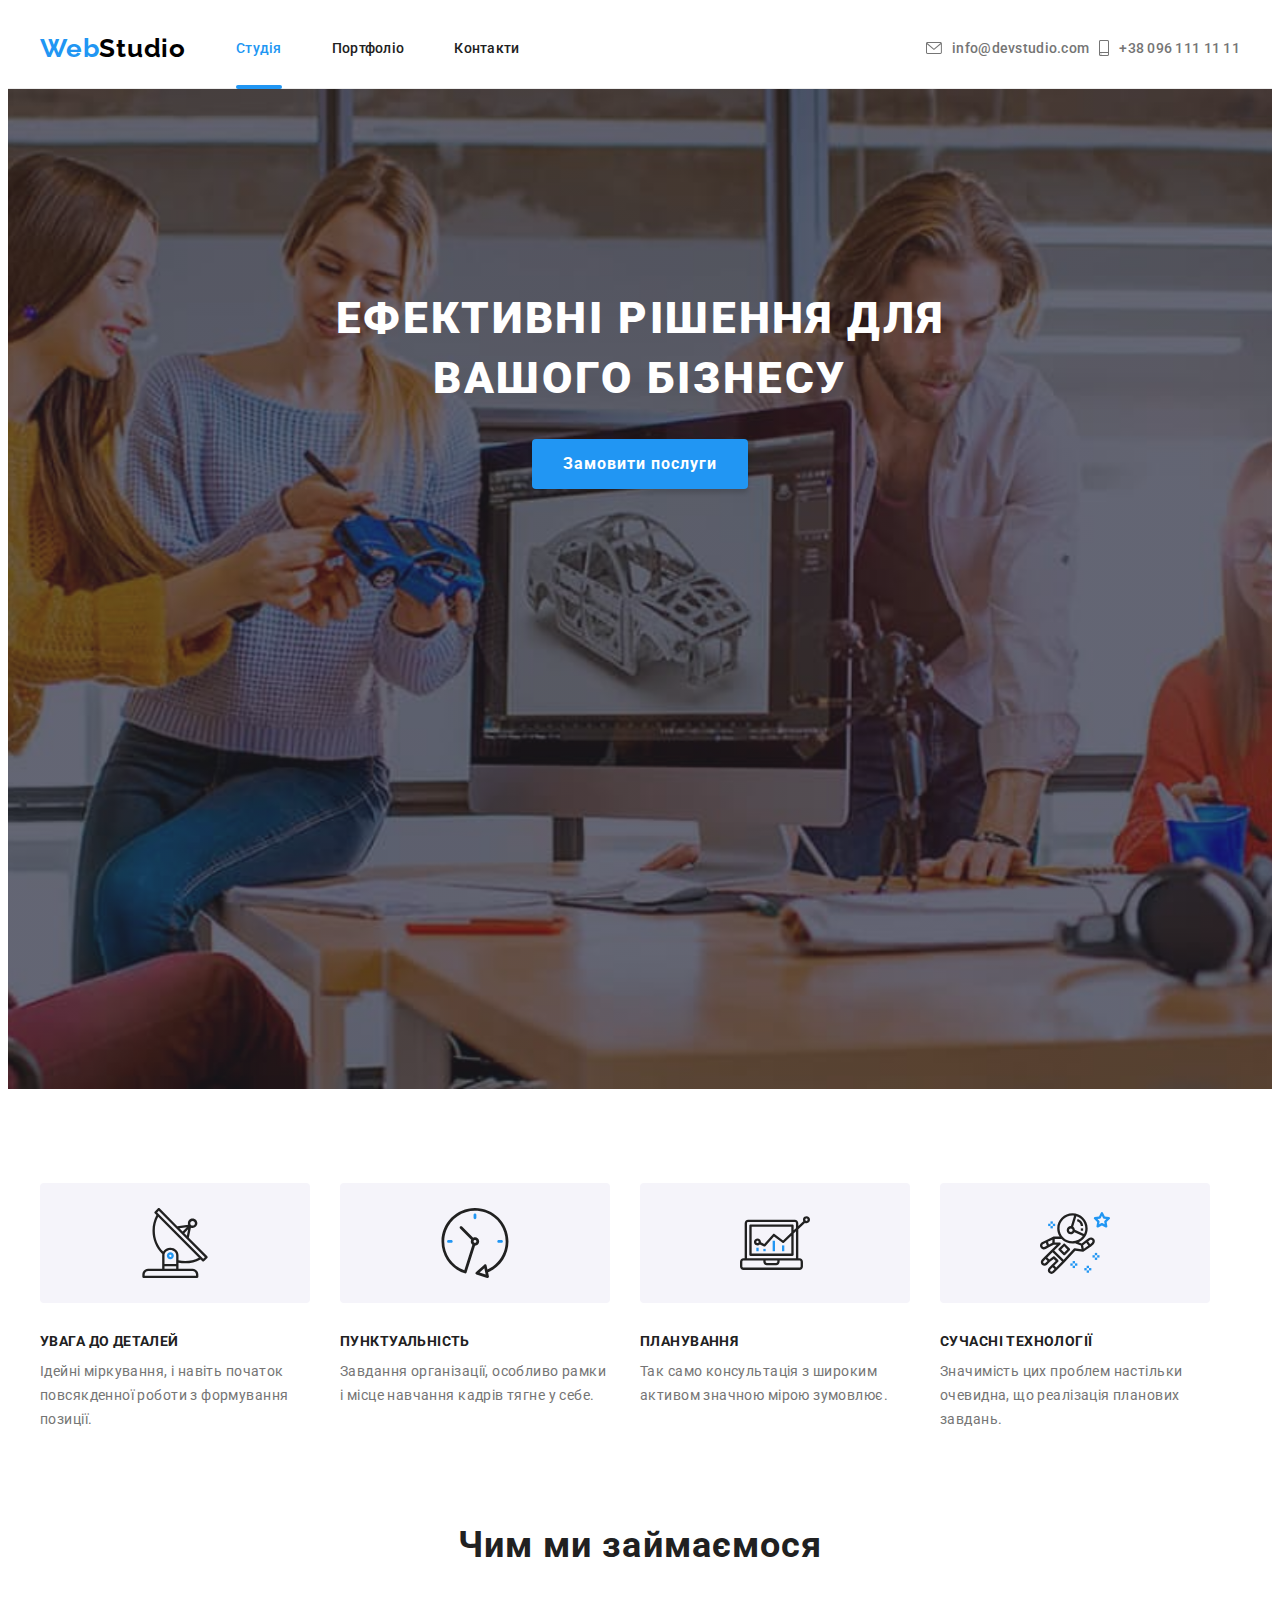
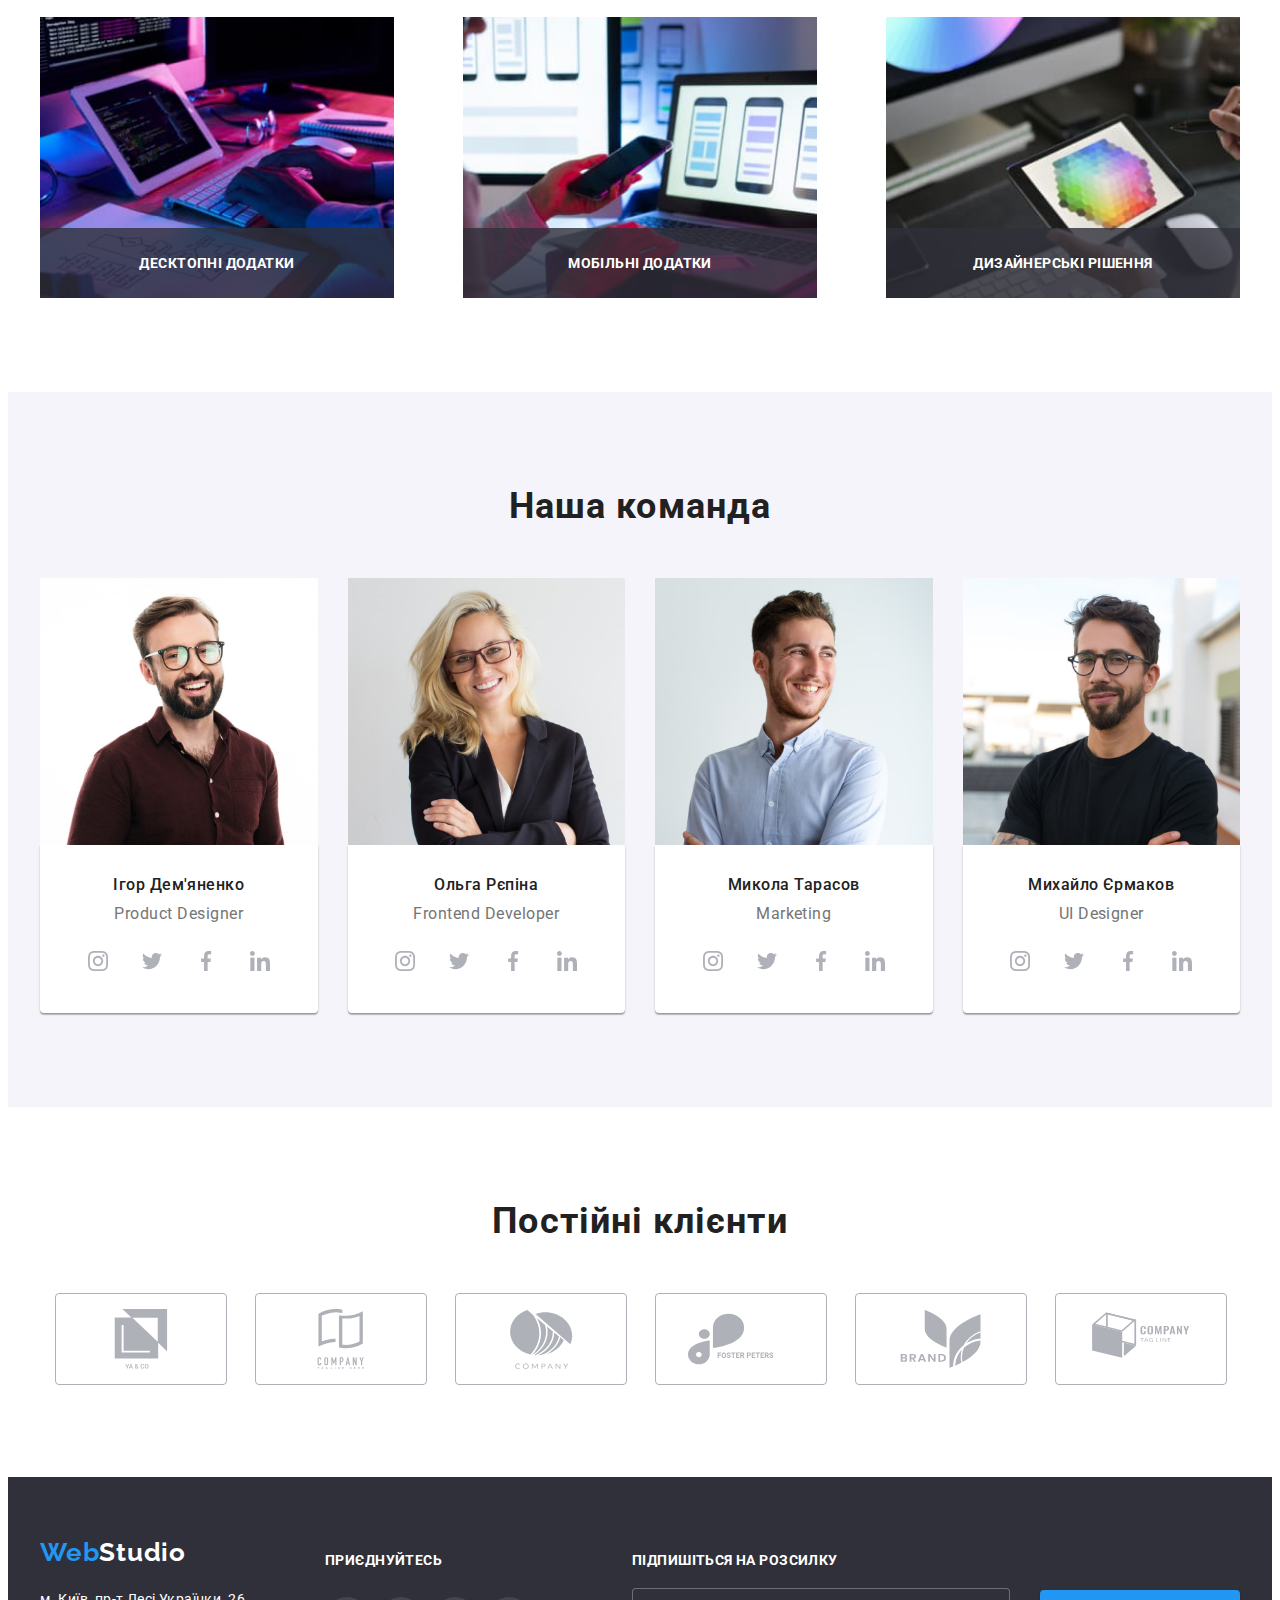
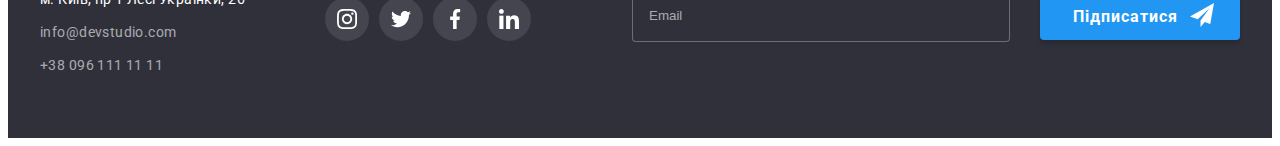
==== commit 1892ef9f: "hw8" ====
--- a/index.html
+++ b/index.html
@@ -119,19 +119,31 @@
 					<ul class="benefits__list">
 						<li class="benefits__img">
 							<div class="benefits__text">
-								<img src="./images/box_1.jpg" width="370" alt="Людина програмує">
+								<img
+								srcset="./images/box_1.jpg 1x, ./images/box_1@2x.jpg 2x"
+								src="./images/box_1.jpg"
+								alt="Людина програмує"
+								>
 								<p class="benefits__description">Десктопні додатки</p>
 							</div>
 						</li>
 						<li class="benefits__img">
 							<div class="benefits__text">
-								<img src="./images/box_2.jpg" width="370" alt="Підключення телефона до ноутбука">
+								<img
+								srcset="./images/box_2.jpg x1"
+								src="./images/box_2.jpg"
+								alt="Підключення телефона до ноутбука"
+								>
 								<p class="benefits__description">Мобільні додатки</p>
 							</div>
 						</li>
 						<li class="benefits__img">
 							<div class="benefits__text">
-								<img src="./images/box_3.jpg" width="370" alt="Гра на планшеті">
+								<img
+								srcset="./images/box_3.jpg x1"
+								src="./images/box_3.jpg"
+								alt="Гра на планшеті"
+								>
 								<p class="benefits__description">Дизайнерські рішення</p>
 							</div>
 						</li>
@@ -146,7 +158,11 @@
 						<h2 class="header-section">Наша команда</h2>
 						<ul class="our-team__card">
 							<li class="person">
-								<img src="./images/teammate_1.jpg" width="270" alt="фото Ігоря">
+								<picture>
+									<source srcset="./images/teammate_1.jpg 1x, ./images/teammate_1@2x.jpg 2x" media="(min-width: 1200px)">
+									<source srcset="./images/teammate_1-tablet.jpg 1x, ./images/teammate_1-tablet@2x.jpg 2x" media="(min-width: 768px)">
+									<img src="./images/teammate_1-mobile.jpg 1x, ./images/teammate_1-mobile@2x.jpg 2x" alt="фото Ігоря">
+								</picture>
 								<div class="our-team__person">
 									<h3 class="person__header">Ігор Дем'яненко</h3>
 									<p class="person__position">Product Designer</p>
@@ -179,7 +195,11 @@
 								</div>
 							</li>
 							<li class="person">
-								<img src="./images/teammate_2.jpg" width="270" alt="фото Ольги">
+								<picture>
+									<source srcset="./images/teammate_2.jpg 1x, ./images/teammate_2@2x.jpg 2x" media="(min-width: 1200px)">
+									<source srcset="./images/teammate_2-tablet.jpg 1x, ./images/teammate_2-tablet@2x.jpg 2x" media="(min-width: 768px)">
+									<img src="./images/teammate_2-mobile.jpg 1x, ./images/teammate_2-mobile@2x.jpg 2x" alt="фото Ольги">
+								</picture>
 								<div class="our-team__person">
 									<h3 class="person__header">Ольга Рєпіна</h3>
 									<p class="person__position">Frontend Developer</p>
@@ -212,7 +232,11 @@
 								</div>
 							</li>
 							<li class="person">
-								<img src="./images/teammate_3.jpg" width="270" alt="фото Миколи">
+								<picture>
+									<source srcset="./images/teammate_3.jpg 1x, ./images/teammate_3@2x.jpg 2x" media="(min-width: 1200px)">
+									<source srcset="./images/teammate_3-tablet.jpg 1x, ./images/teammate_3-tablet@2x.jpg 2x" media="(min-width: 768px)">
+									<img src="./images/teammate_3-mobile.jpg 1x, ./images/teammate_3-mobile@2x.jpg 2x" alt="фото Миколи">
+								</picture>
 								<div class="our-team__person">
 									<h3 class="person__header">Микола Тарасов</h3>
 									<p class="person__position">Marketing</p>
@@ -245,7 +269,11 @@
 								</div>
 							</li>
 							<li class="person">
-								<img src="./images/teammate_4.jpg" width="270" alt="фото Михайла">
+								<picture>
+									<source srcset="./images/teammate_4.jpg 1x, ./images/teammate_4@2x.jpg 2x" media="(min-width: 1200px)">
+									<source srcset="./images/teammate_4-tablet.jpg 1x, ./images/teammate_4-tablet@2x.jpg 2x" media="(min-width: 768px)">
+									<img src="./images/teammate_4-mobile.jpg 1x, ./images/teammate_4-mobile@2x.jpg 2x" alt="фото Михайла">
+								</picture>
 								<div class="our-team__person">
 									<h3 class="person__header">Михайло Єрмаков</h3>
 									<p class="person__position">UI Designer</p>
--- a/css/main.min.css
+++ b/css/main.min.css
@@ -1 +1 @@
-:root{--color-hero: #212121;--secondary-color: #FFFFFF;--color-paragraph: #757575;--color-important: #000000;--color-addition: #2196F3;--color-button: #F5F4FA;--color-button-change: #188CE8;--color-border: #ECECEC}.visually-hidden{position:absolute;white-space:nowrap;width:1px;height:1px;overflow:hidden;border:0;padding:0;clip:rect(0 0 0 0);-webkit-clip-path:inset(50%);clip-path:inset(50%);margin:-1px}.is-hidden{opacity:0;visibility:hidden;pointer-events:none}.form-submit{display:block;margin:0 auto;font-family:"Roboto";width:200px;height:50px;background:var(--color-addition);-webkit-box-shadow:0px 4px 4px rgba(0,0,0,.15);box-shadow:0px 4px 4px rgba(0,0,0,.15);border-radius:4px;letter-spacing:.06em;font-weight:700;font-size:16px;line-height:1.875;color:var(--secondary-color);cursor:pointer;border-color:inherit}.backdrop{position:fixed;top:0;left:0;width:100%;height:100%;background-color:rgba(0,0,0,.2);-webkit-transition:opacity 250ms ease-in,visibility 250ms ease-in;transition:opacity 250ms ease-in,visibility 250ms ease-in}body{font-family:"Roboto",sans-serif;color:#212121}img{display:block;max-width:100%;height:auto;width:100%}@media(min-width: 768px){img{width:354px}}ul{margin:0;padding:0;list-style-type:none}h1,h2,h3,h4,h5,h6,p{margin-top:0}a{text-decoration:none}.button{display:block;margin:0 auto;font-family:"Roboto";height:50px;width:216px;background:var(--color-addition);-webkit-box-shadow:0px 4px 4px rgba(0,0,0,.15);box-shadow:0px 4px 4px rgba(0,0,0,.15);border-radius:4px;border:none;letter-spacing:.06em;font-weight:700;font-size:16px;line-height:1.875;color:var(--secondary-color);cursor:pointer;-webkit-transition:250ms cubic-bezier(0.4, 0, 0.2, 1) color;transition:250ms cubic-bezier(0.4, 0, 0.2, 1) color}.button:hover,.button:focus{background:var(--color-button-change)}.button__letter{position:relative;margin:0 auto;font-family:"Roboto";height:50px;width:200px;background:var(--color-addition);-webkit-box-shadow:0px 4px 4px rgba(0,0,0,.15);box-shadow:0px 4px 4px rgba(0,0,0,.15);border-radius:4px;border:none;letter-spacing:.06em;font-weight:700;font-size:16px;line-height:1.875;color:var(--secondary-color);cursor:pointer;-webkit-transition:250ms cubic-bezier(0.4, 0, 0.2, 1) color;transition:250ms cubic-bezier(0.4, 0, 0.2, 1) color}.button__letter::-webkit-input-placeholder{color:var(--secondary-color)}.button__letter::-moz-placeholder{color:var(--secondary-color)}.button__letter:-ms-input-placeholder{color:var(--secondary-color)}.button__letter::-ms-input-placeholder{color:var(--secondary-color)}.button__letter::placeholder{color:var(--secondary-color)}.button__icon{width:30px;height:30px;cursor:pointer;border:1px solid rgba(0,0,0,.1);border-radius:50%;background-color:var(--secondary-color);-webkit-transition:250ms cubic-bezier(0.4, 0, 0.2, 1);transition:250ms cubic-bezier(0.4, 0, 0.2, 1)}.button__icon:hover{fill:var(--color-addition)}.header{border-bottom:1px solid var(--color-border)}.header__container{display:-webkit-box;display:-ms-flexbox;display:flex;-webkit-box-align:center;-ms-flex-align:center;align-items:center}@media(min-width: 768px){.header__container{-webkit-box-pack:justify;-ms-flex-pack:justify;justify-content:space-between;gap:50px}}@media(min-width: 1200px){.header__nav{display:-webkit-box;display:-ms-flexbox;display:flex;-webkit-box-align:center;-ms-flex-align:center;align-items:center;-webkit-box-pack:justify;-ms-flex-pack:justify;justify-content:space-between;-webkit-box-flex:1;-ms-flex-positive:1;flex-grow:1}}.header__menu{display:none}@media(min-width: 768px){.header__menu{display:-webkit-box;display:-ms-flexbox;display:flex;-webkit-box-align:center;-ms-flex-align:center;align-items:center;-webkit-box-pack:justify;-ms-flex-pack:justify;justify-content:space-between;gap:50px}}.header__link{display:block;position:relative;padding:32px 0;font-weight:500;font-size:14px;line-height:1.142;letter-spacing:.02em;color:#212121;list-style-type:none;-webkit-transition:250ms cubic-bezier(0.4, 0, 0.2, 1);transition:250ms cubic-bezier(0.4, 0, 0.2, 1)}.header__link:hover,.header__link:focus{font-weight:500;font-size:14px;line-height:1.142;letter-spacing:.02em;color:var(--color-addition)}.header__link--current{color:var(--color-addition)}.header__link--current::after{display:block;position:absolute;content:"";width:100%;height:4px;background-color:var(--color-addition);border-radius:2px;bottom:0;left:0;-webkit-transform:translateY(25%);transform:translateY(25%)}.header__burger{border:none;background-color:#fff}@media(min-width: 768px){.header__burger{display:none}}.tel{color:var(--color-paragraph)}.business__section{padding:94px 0;color:var(--secondary-color);background:#2f303a;background-image:-webkit-gradient(linear, left top, right top, from(rgba(47, 48, 58, 0.4)), to(rgba(47, 48, 58, 0.4))),url("../images/hero_bg.jpg");background-image:linear-gradient(to right, rgba(47, 48, 58, 0.4), rgba(47, 48, 58, 0.4)),url("../images/hero_bg.jpg");background-repeat:no-repeat;background-size:cover;background-position:center center;padding:200px 0}.business__title{margin-bottom:30px;font-weight:900;font-size:44px;line-height:1.363;text-align:center;letter-spacing:.06em;text-transform:uppercase;color:var(--secondary-color)}.logo{margin-right:auto;font-family:"Raleway";font-weight:700;font-size:26px;line-height:1.192;letter-spacing:.03em;color:var(--color-important)}.logo__text{color:var(--color-addition)}.contact__header{display:none}@media(min-width: 768px){.contact__header{display:-webkit-box;display:-ms-flexbox;display:flex;-webkit-box-orient:vertical;-webkit-box-direction:normal;-ms-flex-direction:column;flex-direction:column;gap:10px}}@media(min-width: 1200px){.contact__header{display:-webkit-box;display:-ms-flexbox;display:flex;gap:10px}}.contact__header__list{font-weight:500;font-size:14px;line-height:1.142;letter-spacing:.02em;color:var(--color-paragraph);list-style-type:none}@media(min-width: 768px){.contact__header{-webkit-box-orient:vertical;-webkit-box-direction:normal;-ms-flex-direction:column;flex-direction:column}}@media(min-width: 1200px){.contact__header{-webkit-box-orient:horizontal;-webkit-box-direction:normal;-ms-flex-direction:row;flex-direction:row}}.contact__link{display:-webkit-box;display:-ms-flexbox;display:flex;padding:32px 0;font-weight:500;font-size:14px;line-height:1.142;letter-spacing:.02em;cursor:auto;cursor:pointer;color:var(--color-paragraph);-webkit-box-align:center;-ms-flex-align:center;align-items:center;-webkit-transition:250ms cubic-bezier(0.4, 0, 0.2, 1);transition:250ms cubic-bezier(0.4, 0, 0.2, 1)}.contact__link:hover,.contact__link:focus{cursor:pointer;color:var(--color-addition)}@media(min-width: 768px){.contact__link{padding:0}}.contact__icon{margin-right:10px;fill:currentColor}.features__section{padding:60px 0}@media(min-width: 1200px){.features__section{padding:94px 0}}@media(min-width: 768px){.features__list{display:-webkit-box;display:-ms-flexbox;display:flex;-ms-flex-wrap:wrap;flex-wrap:wrap;-webkit-box-pack:center;-ms-flex-pack:center;justify-content:center}}@media(min-width: 1200px){.features__list{display:-webkit-box;display:-ms-flexbox;display:flex}}@media(min-width: 768px){.features__item{margin-right:30px;width:270px}.features__item:last-child{margin-right:0}}.features__box{display:-webkit-box;display:-ms-flexbox;display:flex;-webkit-box-align:center;-ms-flex-align:center;align-items:center;-webkit-box-pack:center;-ms-flex-pack:center;justify-content:center;height:120px;border-radius:4px;background-color:var(--color-button);margin-bottom:30px}.features__header{margin-bottom:10px;font-weight:700;font-size:14px;line-height:1.142;text-transform:uppercase;color:var(--color-hero);letter-spacing:.03em;display:-webkit-box;display:-ms-flexbox;display:flex;-webkit-box-pack:center;-ms-flex-pack:center;justify-content:center}.features__paragraph{font-size:14px;line-height:24px;color:#757575;letter-spacing:.03em;margin:0 auto}.benefits{display:none}@media(min-width: 1200px){.benefits{display:block}}.benefits__section{padding:0 0 94px 0}.benefits__list{display:-webkit-box;display:-ms-flexbox;display:flex;-webkit-box-pack:justify;-ms-flex-pack:justify;justify-content:space-between}.benefits__text{position:relative}.benefits__description{position:absolute;display:-webkit-box;display:-ms-flexbox;display:flex;width:100%;height:70px;left:0;bottom:0;margin:0;color:var(--secondary-color);background:rgba(47,48,58,.8);font-weight:700;font-size:14px;line-height:1.142;-webkit-box-align:center;-ms-flex-align:center;align-items:center;-webkit-box-pack:center;-ms-flex-pack:center;justify-content:center;letter-spacing:.03em;text-transform:uppercase}.our-team__section{padding:94px 0;background:var(--color-button)}.our-team__card{list-style-type:none;display:-webkit-box;display:-ms-flexbox;display:flex;-webkit-box-pack:justify;-ms-flex-pack:justify;justify-content:space-between;-ms-flex-wrap:wrap;flex-wrap:wrap}@media(max-width: 767px){.our-team__card{display:block}}@media(min-width: 768px){.our-team__card{gap:30px}}@media(min-width: 1200px){.our-team__card{-webkit-box-pack:justify;-ms-flex-pack:justify;justify-content:space-between;-ms-flex-wrap:nowrap;flex-wrap:nowrap}}.our-team__person{text-align:center;padding:30px 0;text-align:center;background:var(--secondary-color);-webkit-box-shadow:0px 1px 3px rgba(0,0,0,.12),0px 1px 1px rgba(0,0,0,.14),0px 2px 1px rgba(0,0,0,.2);box-shadow:0px 1px 3px rgba(0,0,0,.12),0px 1px 1px rgba(0,0,0,.14),0px 2px 1px rgba(0,0,0,.2);border-radius:0px 0px 4px 4px}@media(max-width: 768px){.person{margin:0 auto;padding-bottom:30px}.person:last-child{padding-bottom:0px}}@media(max-width: 768px)and (min-width: 768px){.person{padding:0}}.person__header{margin:0;margin-bottom:10px;font-weight:500;font-size:16px;line-height:1.187;color:var(--color-hero);letter-spacing:.03em}.person__position{margin:0;font-size:16px;line-height:1.187;color:var(--color-paragraph);letter-spacing:.03em}.socials__section{display:-webkit-box;display:-ms-flexbox;display:flex;-webkit-box-pack:center;-ms-flex-pack:center;justify-content:center;gap:10px;-webkit-box-align:center;-ms-flex-align:center;align-items:center}.socials__link{display:-webkit-box;display:-ms-flexbox;display:flex;-webkit-box-pack:center;-ms-flex-pack:center;justify-content:center;-webkit-box-align:center;-ms-flex-align:center;align-items:center;width:100%;height:100%;border-radius:50%;background:rgba(255,255,255,.1);fill:var(--secondary-color);-webkit-transition:250ms cubic-bezier(0.4, 0, 0.2, 1);transition:250ms cubic-bezier(0.4, 0, 0.2, 1)}.socials__link:hover,.socials__link:focus{background:var(--color-addition)}.socials__icon{width:44px;height:44px;margin-top:16px;fill:#afb1b8;background:none;-webkit-transition:250ms cubic-bezier(0.4, 0, 0.2, 1);transition:250ms cubic-bezier(0.4, 0, 0.2, 1)}.socials__icon:hover,.socials__icon:focus{fill:var(--secondary-color)}.header-section{display:-webkit-box;display:-ms-flexbox;display:flex;-webkit-box-pack:center;-ms-flex-pack:center;justify-content:center;font-weight:700;font-size:36px;line-height:1.166;color:var(--color-hero);letter-spacing:.03em;margin-bottom:50px}.clients__section{padding:94px 0}.clients__list{display:-webkit-box;display:-ms-flexbox;display:flex;-ms-flex-wrap:wrap;flex-wrap:wrap;gap:30px}.clients__item{width:210px;height:90px}@media(min-width: 768px){.clients__item{width:226px;margin-bottom:30px}}@media(min-width: 1200px){.clients__item{width:170px}}.clients__link{display:-webkit-box;display:-ms-flexbox;display:flex;-webkit-box-pack:center;-ms-flex-pack:center;justify-content:center;-webkit-box-align:center;-ms-flex-align:center;align-items:center;width:100%;height:100%;border:1px solid #afb1b8;border-radius:4px;fill:#afb1b8;-webkit-transition:250ms cubic-bezier(0.4, 0, 0.2, 1);transition:250ms cubic-bezier(0.4, 0, 0.2, 1)}.clients__link:hover,.clients__link:focus{fill:var(--color-addition);border:1px solid var(--color-addition)}.portfolio__container{padding:94px 0}.menu__list{display:-webkit-box;display:-ms-flexbox;display:flex;-webkit-box-pack:center;-ms-flex-pack:center;justify-content:center;margin-bottom:50px}.menu__item{margin-right:8px}.menu__item:last-child{margin-right:0}.menu__btn{font-family:"Roboto";padding:6px 22px;font-weight:500;font-size:16px;line-height:1.625;text-align:center;letter-spacing:.03em;color:var(--color-hero);cursor:pointer;-webkit-transition:250ms cubic-bezier(0.4, 0, 0.2, 1);transition:250ms cubic-bezier(0.4, 0, 0.2, 1)}.menu__btn:hover,.menu__btn:focus{color:var(--secondary-color);background:var(--color-addition);-webkit-box-shadow:0px 3px 1px rgba(0,0,0,.1),0px 1px 2px rgba(0,0,0,.08),0px 2px 2px rgba(0,0,0,.12);box-shadow:0px 3px 1px rgba(0,0,0,.1),0px 1px 2px rgba(0,0,0,.08),0px 2px 2px rgba(0,0,0,.12);border-radius:4px}.card__description{border:1px solid #eee;padding:20px 24px}.card__link{display:block;-webkit-transition:250ms cubic-bezier(0.4, 0, 0.2, 1);transition:250ms cubic-bezier(0.4, 0, 0.2, 1)}.card__link:hover{-webkit-box-shadow:0px 1px 1px rgba(0,0,0,.12),0px 4px 4px rgba(0,0,0,.06),1px 4px 6px rgba(0,0,0,.16);box-shadow:0px 1px 1px rgba(0,0,0,.12),0px 4px 4px rgba(0,0,0,.06),1px 4px 6px rgba(0,0,0,.16)}.card_link:hover,.card__overlay{-webkit-transform:translateY(0);transform:translateY(0)}.card__list{position:relative;display:-webkit-box;display:-ms-flexbox;display:flex;-ms-flex-wrap:wrap;flex-wrap:wrap;gap:30px}.card__text{position:absolute;margin:63px 24px;font-size:18px;line-height:1.555;letter-spacing:.03em}.card__overlay{position:absolute;color:var(--secondary-color);background:rgba(33,150,243,.9);width:100%;height:100%;top:0;left:0;-webkit-transform:translateY(100%);transform:translateY(100%);-webkit-transition:-webkit-transform 250ms cubic-bezier(0.4, 0, 0.2, 1);transition:-webkit-transform 250ms cubic-bezier(0.4, 0, 0.2, 1);transition:transform 250ms cubic-bezier(0.4, 0, 0.2, 1);transition:transform 250ms cubic-bezier(0.4, 0, 0.2, 1), -webkit-transform 250ms cubic-bezier(0.4, 0, 0.2, 1)}.card__header{margin-bottom:4px;font-weight:700;font-size:18px;line-height:2;letter-spacing:.06em;color:var(--color-hero)}.card__subheader{font-size:16px;line-height:1.875;color:var(--color-paragraph);letter-spacing:.03em;margin:0 auto}.overlay{position:relative;overflow:hidden}.overlay:hover .card__overlay{-webkit-transform:translateY(0);transform:translateY(0)}.footer{padding:60px 0;background:#2f303a}.footer__logo{font-family:"Raleway";font-weight:700;font-size:26px;line-height:1.192;color:var(--secondary-color);cursor:auto;letter-spacing:.03em}.footer__map{font-size:14px;line-height:1.714;color:var(--secondary-color);cursor:none;font-style:normal;letter-spacing:.03em;-webkit-transition:250ms cubic-bezier(0.4, 0, 0.2, 1);transition:250ms cubic-bezier(0.4, 0, 0.2, 1)}.footer__map:hover{color:var(--color-addition)}.footer__contact{font-size:14px;line-height:1.714;color:rgba(255,255,255,.6);cursor:auto;font-style:normal;letter-spacing:.03em}.footer__contact:hover{color:var(--color-addition)}.footer__item{display:-webkit-box;display:-ms-flexbox;display:flex;padding-top:9px}@media(max-width: 768px){.footer__item{-webkit-box-align:center;-ms-flex-align:center;align-items:center;-webkit-box-pack:center;-ms-flex-pack:center;justify-content:center}}.footer__item--down{padding-top:20px}.footer__header{margin-top:60px;font-weight:700;margin-bottom:20px;font-size:14px;line-height:1.142;letter-spacing:.03em;text-transform:uppercase;color:var(--secondary-color)}@media(min-width: 768px){.footer__header{margin-top:0}}.footer__list{display:-webkit-box;display:-ms-flexbox;display:flex;-webkit-box-align:center;-ms-flex-align:center;align-items:center;-webkit-box-pack:center;-ms-flex-pack:center;justify-content:center;gap:10px}.footer__link{display:-webkit-box;display:-ms-flexbox;display:flex;-webkit-box-pack:center;-ms-flex-pack:center;justify-content:center;-webkit-box-align:center;-ms-flex-align:center;align-items:center;width:100%;height:100%;width:44px;height:44px;border-radius:50%;background:rgba(255,255,255,.1);fill:var(--secondary-color);-webkit-transition:250ms cubic-bezier(0.4, 0, 0.2, 1);transition:250ms cubic-bezier(0.4, 0, 0.2, 1)}.footer__link:hover,.footer__link:focus{background:var(--color-addition)}.footer__div{text-align:center}@media(min-width: 1200px){.footer__div{display:-webkit-box;display:-ms-flexbox;display:flex;text-align:start;-webkit-box-pack:justify;-ms-flex-pack:justify;justify-content:space-between}}@media(min-width: 1200px){.footer__div--second{margin-top:15px}}@media(min-width: 768px)and (max-width: 1199px){.footer__div--third{text-align:center;padding-top:60px}}@media(min-width: 1200px){.footer__div--third{margin-top:15px}}.footer__icon{position:relative;top:17px;left:7px;-webkit-transform:translateY(-50%);transform:translateY(-50%);fill:var(--secondary-color)}.footer__letter{display:-webkit-box;display:-ms-flexbox;display:flex;-ms-flex-wrap:wrap;flex-wrap:wrap;gap:30px;-webkit-box-orient:vertical;-webkit-box-direction:normal;-ms-flex-direction:column;flex-direction:column;-webkit-box-align:center;-ms-flex-align:center;align-items:center}@media(min-width: 1200px){.footer__letter{-webkit-box-orient:horizontal;-webkit-box-direction:normal;-ms-flex-direction:row;flex-direction:row}}@media(min-width: 768px){.footer__index{display:-webkit-box;display:-ms-flexbox;display:flex;-ms-flex-pack:distribute;justify-content:space-around}}@media(min-width: 1200px){.footer__index{display:-webkit-box;display:-ms-flexbox;display:flex;-ms-flex-pack:distribute;justify-content:space-around;gap:80px}}@media(min-width: 768px){.footer__contact{-webkit-box-align:center;-ms-flex-align:center;align-items:center;display:-webkit-box;display:-ms-flexbox;display:flex;-webkit-box-orient:vertical;-webkit-box-direction:normal;-ms-flex-direction:column;flex-direction:column}}@media(min-width: 1200px){.footer__contact{-webkit-box-align:start;-ms-flex-align:start;align-items:start}}.input__email{margin:0 auto;width:358px;height:50px;border:1px solid rgba(255,255,255,.3);background-color:#2f303a;border-radius:4px;padding-left:16px;color:rgba(255,255,255,.6)}@media(max-width: 380px){.input__email{width:auto}}.input__email::-webkit-input-placeholder{color:rgba(255,255,255,.6)}.input__email::-moz-placeholder{color:rgba(255,255,255,.6)}.input__email:-ms-input-placeholder{color:rgba(255,255,255,.6)}.input__email::-ms-input-placeholder{color:rgba(255,255,255,.6)}.input__email::placeholder{color:rgba(255,255,255,.6)}.modal{display:-webkit-box;display:-ms-flexbox;display:flex;-webkit-box-align:center;-ms-flex-align:center;align-items:center;-webkit-box-pack:center;-ms-flex-pack:center;justify-content:center;padding:90px 15px;height:100%}.modal__container{position:relative;max-width:528px;max-height:592px;width:100%;height:100%;padding:35px 40px 45px 40px;background-color:var(--secondary-color);border-radius:4px;overflow-y:auto}.modal__close{position:absolute;top:17px;right:17px}.modal__title{margin:0;padding-bottom:10px;font-weight:700;font-size:20px;line-height:1.15;text-align:center;color:var(--color-hero)}.modal__form-field{margin-bottom:10px}.form-field__control{position:relative}.form-field__label{color:var(--color-paragraph);margin-bottom:4px;font-size:12px;line-height:1.166}.form-field__input{height:40px;width:100%;padding:0 12px 0 42px;border:1px solid rgba(33,33,33,.2);border-radius:4px;outline:none;-webkit-transition:250ms cubic-bezier(0.4, 0, 0.2, 1);transition:250ms cubic-bezier(0.4, 0, 0.2, 1)}.form-field__input:focus{border:1px solid var(--color-addition)}.form-field_input:focus+.form-field__icon{fill:var(--color-addition)}.form-field__icon{position:absolute;top:50%;left:12px;-webkit-transform:translateY(-50%);transform:translateY(-50%)}.form-field__icon:focus{fill:var(--color-addition)}.form-field__textarea{height:120px;width:100%;padding:12px 16px;margin-bottom:20px;border:1px solid rgba(33,33,33,.2);border-radius:4px;outline:none;resize:none;-webkit-transition:250ms cubic-bezier(0.4, 0, 0.2, 1);transition:250ms cubic-bezier(0.4, 0, 0.2, 1)}.form-field__textarea:focus{border:1px solid var(--color-addition)}.form-field__textarea::-webkit-input-placeholder{color:rgba(117,117,117,.5);font-size:12px;line-height:1.166}.form-field__textarea::-moz-placeholder{color:rgba(117,117,117,.5);font-size:12px;line-height:1.166}.form-field__textarea:-ms-input-placeholder{color:rgba(117,117,117,.5);font-size:12px;line-height:1.166}.form-field__textarea::-ms-input-placeholder{color:rgba(117,117,117,.5);font-size:12px;line-height:1.166}.form-field__textarea::placeholder{color:rgba(117,117,117,.5);font-size:12px;line-height:1.166}.form-field__checkbox{margin-bottom:30px}.checkbox{display:-webkit-box;display:-ms-flexbox;display:flex;margin-left:13px}.checkbox__input{-webkit-appearance:none;-moz-appearance:none;appearance:none}.checkbox__icon{position:absolute;margin-right:7px;fill:rgba(0,0,0,0);border:2px solid #000;border-radius:4px}.checkbox__input:checked+.checkbox__icon{fill:var(--secondary-color);background-color:var(--color-addition);border:1px solid var(--color-addition)}.checkbox__label{position:relative;padding-left:24px;font-size:14px;color:var(--color-paragraph)}.checkbox__link{color:var(--color-addition);-webkit-text-decoration-line:underline;text-decoration-line:underline}.mobile-menu{display:-webkit-box;display:-ms-flexbox;display:flex;-webkit-box-orient:vertical;-webkit-box-direction:normal;-ms-flex-direction:column;flex-direction:column;padding-left:25px;padding-top:48px;padding-bottom:48px;width:100vw;height:100vh;position:fixed;top:0;left:0;width:100%;height:100%;background-color:#fff;-webkit-transform:translateX(100%);transform:translateX(100%);-webkit-transition:-webkit-transform 250ms;transition:-webkit-transform 250ms;transition:transform 250ms;transition:transform 250ms, -webkit-transform 250ms}.mobile-menu__close{position:absolute;top:10px;right:15px;border:none;background-color:#fff}.mobile-menu__close:hover{fill:var(--color-addition)}.mobile-menu.is-open{-webkit-transform:translateX(0);transform:translateX(0)}.mobile-menu__nav{margin-bottom:auto}.mobile-menu__page{color:var(--color-hero);font-weight:500;font-size:40px;line-height:1.175;letter-spacing:.02em;color:#212121;list-style-type:none;-webkit-transition:250ms cubic-bezier(0.4, 0, 0.2, 1);transition:250ms cubic-bezier(0.4, 0, 0.2, 1)}.mobile-menu__page--current{color:var(--color-addition)}.mobile-menu__contact{margin-bottom:64px}.mobile-menu__tel{font-weight:500;font-size:34px;line-height:1.176;letter-spacing:.02em;color:var(--color-addition)}.mobile-menu__mail{font-weight:500;font-size:24px;line-height:1.166;letter-spacing:.02em;color:var(--color-paragraph)}.mobile-menu__socials{display:-webkit-box;display:-ms-flexbox;display:flex;-ms-flex-wrap:wrap;flex-wrap:wrap;gap:10px}.mobile-menu__add{border-right:1px solid rgba(33,33,33,.2);padding-right:10px}.mobile-menu__add:last-child{border-right:none}.mobile-menu__link{font-weight:500;font-size:18px;line-height:1.222;letter-spacing:.02em;color:var(--color-addition)}.container{padding-right:15px;padding-left:15px;margin:0 auto;max-width:480px}@media(min-width: 768px){.container{max-width:768px}}@media(min-width: 1200px){.container{max-width:1200px}}/*# sourceMappingURL=main.min.css.map */+:root{--color-hero: #212121;--secondary-color: #FFFFFF;--color-paragraph: #757575;--color-important: #000000;--color-addition: #2196F3;--color-button: #F5F4FA;--color-button-change: #188CE8;--color-border: #ECECEC}.visually-hidden{position:absolute;white-space:nowrap;width:1px;height:1px;overflow:hidden;border:0;padding:0;clip:rect(0 0 0 0);-webkit-clip-path:inset(50%);clip-path:inset(50%);margin:-1px}.is-hidden{opacity:0;visibility:hidden;pointer-events:none}.form-submit{display:block;margin:0 auto;font-family:"Roboto";width:200px;height:50px;background:var(--color-addition);-webkit-box-shadow:0px 4px 4px rgba(0,0,0,.15);box-shadow:0px 4px 4px rgba(0,0,0,.15);border-radius:4px;letter-spacing:.06em;font-weight:700;font-size:16px;line-height:1.875;color:var(--secondary-color);cursor:pointer;border-color:inherit}.backdrop{position:fixed;top:0;left:0;width:100%;height:100%;background-color:rgba(0,0,0,.2);-webkit-transition:opacity 250ms ease-in,visibility 250ms ease-in;transition:opacity 250ms ease-in,visibility 250ms ease-in}body{font-family:"Roboto",sans-serif;color:#212121}img{display:block;max-width:100%;height:auto;width:100%}@media(min-width: 768px){img{width:354px}}ul{margin:0;padding:0;list-style-type:none}h1,h2,h3,h4,h5,h6,p{margin-top:0}a{text-decoration:none}.benefits{display:none}@media(min-width: 1200px){.benefits{display:block}}.benefits__section{padding:0 0 94px 0}.benefits__list{display:-webkit-box;display:-ms-flexbox;display:flex;-webkit-box-pack:justify;-ms-flex-pack:justify;justify-content:space-between}.benefits__text{position:relative}.benefits__description{position:absolute;display:-webkit-box;display:-ms-flexbox;display:flex;width:100%;height:70px;left:0;bottom:0;margin:0;color:var(--secondary-color);background:rgba(47,48,58,.8);font-weight:700;font-size:14px;line-height:1.142;-webkit-box-align:center;-ms-flex-align:center;align-items:center;-webkit-box-pack:center;-ms-flex-pack:center;justify-content:center;letter-spacing:.03em;text-transform:uppercase}.business{margin:0 auto;max-width:480px;min-height:400px;padding:118px 30px;background-color:#2f303a;background-image:-webkit-gradient(linear, left top, right top, from(rgba(47, 48, 58, 0.4)), to(rgba(47, 48, 58, 0.4))),url("../images/hero_bg-mobile.jpg");background-image:linear-gradient(to right, rgba(47, 48, 58, 0.4), rgba(47, 48, 58, 0.4)),url("../images/hero_bg-mobile.jpg");background-repeat:no-repeat;background-size:cover;background-position:center;text-align:center}@media(min-device-pixel-ratio: 2),(-webkit-min-device-pixel-ratio: 2),(min-resolution: 192dpi),(min-resolution: 2dppx){.business{background-image:-webkit-gradient(linear, left top, right top, from(rgba(47, 48, 58, 0.4)), to(rgba(47, 48, 58, 0.4))),url("../images/hero_bg-mobile@2x.jpg");background-image:linear-gradient(to right, rgba(47, 48, 58, 0.4), rgba(47, 48, 58, 0.4)),url("../images/hero_bg-mobile@2x.jpg")}}@media screen and (min-width: 577px){.business{max-width:768px;padding:118px 60px;background-image:-webkit-gradient(linear, left top, right top, from(rgba(47, 48, 58, 0.4)), to(rgba(47, 48, 58, 0.4))),url("../images/hero_bg-tablet.jpg");background-image:linear-gradient(to right, rgba(47, 48, 58, 0.4), rgba(47, 48, 58, 0.4)),url("../images/hero_bg-tablet.jpg");background-size:cover}}@media screen and (min-width: 577px)and (min-device-pixel-ratio: 2),screen and (min-width: 577px)and (-webkit-min-device-pixel-ratio: 2),screen and (min-width: 577px)and (min-resolution: 192dpi),screen and (min-width: 577px)and (min-resolution: 2dppx){.business{background-image:-webkit-gradient(linear, left top, right top, from(rgba(47, 48, 58, 0.4)), to(rgba(47, 48, 58, 0.4))),url("../images/hero_bg-tablet@2x.jpg");background-image:linear-gradient(to right, rgba(47, 48, 58, 0.4), rgba(47, 48, 58, 0.4)),url("../images/hero_bg-tablet@2x.jpg")}}@media screen and (min-width: 961px){.business{max-width:1600px;min-height:600px;padding:200px 0;background-image:-webkit-gradient(linear, left top, right top, from(rgba(47, 48, 58, 0.4)), to(rgba(47, 48, 58, 0.4))),url("../images/hero_bg.jpg");background-image:linear-gradient(to right, rgba(47, 48, 58, 0.4), rgba(47, 48, 58, 0.4)),url("../images/hero_bg.jpg");background-size:cover}}@media screen and (min-width: 961px)and (min-device-pixel-ratio: 2),screen and (min-width: 961px)and (-webkit-min-device-pixel-ratio: 2),screen and (min-width: 961px)and (min-resolution: 192dpi),screen and (min-width: 961px)and (min-resolution: 2dppx){.business{background-image:-webkit-gradient(linear, left top, right top, from(rgba(47, 48, 58, 0.4)), to(rgba(47, 48, 58, 0.4))),url("../images/hero_bg@2x.jpg");background-image:linear-gradient(to right, rgba(47, 48, 58, 0.4), rgba(47, 48, 58, 0.4)),url("../images/hero_bg@2x.jpg")}}.business__title{margin-bottom:30px;font-weight:900;font-size:26px;line-height:1.363;text-align:center;letter-spacing:.06em;text-transform:uppercase;color:var(--secondary-color)}@media(min-width: 1200px){.business__title{font-size:44px}}.button{display:block;margin:0 auto;font-family:"Roboto";height:50px;width:216px;background:var(--color-addition);-webkit-box-shadow:0px 4px 4px rgba(0,0,0,.15);box-shadow:0px 4px 4px rgba(0,0,0,.15);border-radius:4px;border:none;letter-spacing:.06em;font-weight:700;font-size:16px;line-height:1.875;color:var(--secondary-color);cursor:pointer;-webkit-transition:250ms cubic-bezier(0.4, 0, 0.2, 1) color;transition:250ms cubic-bezier(0.4, 0, 0.2, 1) color}.button:hover,.button:focus{background:var(--color-button-change)}.button__letter{position:relative;margin:0 auto;font-family:"Roboto";height:50px;width:200px;background:var(--color-addition);-webkit-box-shadow:0px 4px 4px rgba(0,0,0,.15);box-shadow:0px 4px 4px rgba(0,0,0,.15);border-radius:4px;border:none;letter-spacing:.06em;font-weight:700;font-size:16px;line-height:1.875;color:var(--secondary-color);cursor:pointer;-webkit-transition:250ms cubic-bezier(0.4, 0, 0.2, 1) color;transition:250ms cubic-bezier(0.4, 0, 0.2, 1) color}.button__letter::-webkit-input-placeholder{color:var(--secondary-color)}.button__letter::-moz-placeholder{color:var(--secondary-color)}.button__letter:-ms-input-placeholder{color:var(--secondary-color)}.button__letter::-ms-input-placeholder{color:var(--secondary-color)}.button__letter::placeholder{color:var(--secondary-color)}.button__icon{width:30px;height:30px;cursor:pointer;border:1px solid rgba(0,0,0,.1);border-radius:50%;background-color:var(--secondary-color);-webkit-transition:250ms cubic-bezier(0.4, 0, 0.2, 1);transition:250ms cubic-bezier(0.4, 0, 0.2, 1)}.button__icon:hover{fill:var(--color-addition)}.card__description{border:1px solid #eee;padding:20px 24px}.card__link{display:block;-webkit-transition:250ms cubic-bezier(0.4, 0, 0.2, 1);transition:250ms cubic-bezier(0.4, 0, 0.2, 1)}.card__link:hover{-webkit-box-shadow:0px 1px 1px rgba(0,0,0,.12),0px 4px 4px rgba(0,0,0,.06),1px 4px 6px rgba(0,0,0,.16);box-shadow:0px 1px 1px rgba(0,0,0,.12),0px 4px 4px rgba(0,0,0,.06),1px 4px 6px rgba(0,0,0,.16)}.card_link:hover,.card__overlay{-webkit-transform:translateY(0);transform:translateY(0)}.card__list{position:relative;display:-webkit-box;display:-ms-flexbox;display:flex;-ms-flex-wrap:wrap;flex-wrap:wrap;gap:30px}.card__text{position:absolute;margin:63px 24px;font-size:18px;line-height:1.555;letter-spacing:.03em}.card__overlay{position:absolute;color:var(--secondary-color);background:rgba(33,150,243,.9);width:100%;height:100%;top:0;left:0;-webkit-transform:translateY(100%);transform:translateY(100%);-webkit-transition:-webkit-transform 250ms cubic-bezier(0.4, 0, 0.2, 1);transition:-webkit-transform 250ms cubic-bezier(0.4, 0, 0.2, 1);transition:transform 250ms cubic-bezier(0.4, 0, 0.2, 1);transition:transform 250ms cubic-bezier(0.4, 0, 0.2, 1), -webkit-transform 250ms cubic-bezier(0.4, 0, 0.2, 1)}.card__header{margin-bottom:4px;font-weight:700;font-size:18px;line-height:2;letter-spacing:.06em;color:var(--color-hero)}.card__subheader{font-size:16px;line-height:1.875;color:var(--color-paragraph);letter-spacing:.03em;margin:0 auto}.overlay{position:relative;overflow:hidden}.overlay:hover .card__overlay{-webkit-transform:translateY(0);transform:translateY(0)}.checkbox{display:-webkit-box;display:-ms-flexbox;display:flex;margin-left:13px}.checkbox__input{-webkit-appearance:none;-moz-appearance:none;appearance:none}.checkbox__icon{position:absolute;margin-right:7px;fill:rgba(0,0,0,0);border:2px solid #000;border-radius:4px}.checkbox__input:checked+.checkbox__icon{fill:var(--secondary-color);background-color:var(--color-addition);border:1px solid var(--color-addition)}.checkbox__label{position:relative;padding-left:24px;font-size:14px;color:var(--color-paragraph)}.checkbox__link{color:var(--color-addition);-webkit-text-decoration-line:underline;text-decoration-line:underline}.clients__section{padding:60px 0}@media(min-width: 1200px){.clients__section{padding:94px 0}}.clients__list{display:-webkit-box;display:-ms-flexbox;display:flex;-ms-flex-wrap:wrap;flex-wrap:wrap;gap:30px;-webkit-box-pack:center;-ms-flex-pack:center;justify-content:center}.clients__item{width:210px;height:90px}@media(min-width: 768px){.clients__item{width:226px}}@media(min-width: 1200px){.clients__item{width:170px}}.clients__link{display:-webkit-box;display:-ms-flexbox;display:flex;-webkit-box-pack:center;-ms-flex-pack:center;justify-content:center;-webkit-box-align:center;-ms-flex-align:center;align-items:center;width:100%;height:100%;border:1px solid #afb1b8;border-radius:4px;fill:#afb1b8;-webkit-transition:250ms cubic-bezier(0.4, 0, 0.2, 1);transition:250ms cubic-bezier(0.4, 0, 0.2, 1)}.clients__link:hover,.clients__link:focus{fill:var(--color-addition);border:1px solid var(--color-addition)}.contact__header{display:none}@media(min-width: 768px){.contact__header{display:-webkit-box;display:-ms-flexbox;display:flex;-webkit-box-orient:vertical;-webkit-box-direction:normal;-ms-flex-direction:column;flex-direction:column;gap:10px}}@media(min-width: 1200px){.contact__header{display:-webkit-box;display:-ms-flexbox;display:flex;gap:10px}}.contact__header__list{font-weight:500;font-size:14px;line-height:1.142;letter-spacing:.02em;color:var(--color-paragraph);list-style-type:none}@media(min-width: 768px){.contact__header{-webkit-box-orient:vertical;-webkit-box-direction:normal;-ms-flex-direction:column;flex-direction:column}}@media(min-width: 1200px){.contact__header{-webkit-box-orient:horizontal;-webkit-box-direction:normal;-ms-flex-direction:row;flex-direction:row}}.contact__link{display:-webkit-box;display:-ms-flexbox;display:flex;padding:32px 0;font-weight:500;font-size:12px;line-height:1.142;letter-spacing:.02em;cursor:auto;cursor:pointer;color:var(--color-paragraph);-webkit-box-align:center;-ms-flex-align:center;align-items:center;-webkit-transition:250ms cubic-bezier(0.4, 0, 0.2, 1);transition:250ms cubic-bezier(0.4, 0, 0.2, 1)}.contact__link:hover,.contact__link:focus{cursor:pointer;color:var(--color-addition)}@media(min-width: 768px){.contact__link{padding:0}}@media(min-width: 1200px){.contact__link{font-size:14px}}.contact__icon{margin-right:10px;fill:currentColor}.features__section{padding:60px 0}@media(min-width: 1200px){.features__section{padding:94px 0}}@media(min-width: 768px){.features__list{display:-webkit-box;display:-ms-flexbox;display:flex;-ms-flex-wrap:wrap;flex-wrap:wrap;gap:30px}}@media(min-width: 1200px){.features__list{display:-webkit-box;display:-ms-flexbox;display:flex}}@media(min-width: 768px){.features__item{width:354px}}@media(min-width: 1200px){.features__item{width:270px}}.features__box{display:-webkit-box;display:-ms-flexbox;display:flex;-webkit-box-align:center;-ms-flex-align:center;align-items:center;-webkit-box-pack:center;-ms-flex-pack:center;justify-content:center;height:120px;border-radius:4px;background-color:var(--color-button);margin-bottom:30px;margin-top:30px}.features__box:first-child{margin-top:0px}@media(min-width: 768px){.features__box{margin-top:0px}}.features__header{margin-bottom:10px;font-weight:700;font-size:14px;line-height:1.142;text-transform:uppercase;color:var(--color-hero);letter-spacing:.03em;display:-webkit-box;display:-ms-flexbox;display:flex;-webkit-box-pack:center;-ms-flex-pack:center;justify-content:center}@media(min-width: 768px){.features__header{display:block}}.features__paragraph{font-size:14px;line-height:24px;color:#757575;letter-spacing:.03em;margin:0 auto}.footer{padding:60px 0;background:#2f303a}.footer__logo{font-family:"Raleway";font-weight:700;font-size:26px;line-height:1.192;color:var(--secondary-color);cursor:auto;letter-spacing:.03em}.footer__map{font-size:14px;line-height:1.714;color:var(--secondary-color);cursor:none;font-style:normal;letter-spacing:.03em;-webkit-transition:250ms cubic-bezier(0.4, 0, 0.2, 1);transition:250ms cubic-bezier(0.4, 0, 0.2, 1)}.footer__map:hover{color:var(--color-addition)}.footer__contact{font-size:14px;line-height:1.714;color:rgba(255,255,255,.6);cursor:auto;font-style:normal;letter-spacing:.03em}.footer__contact:hover{color:var(--color-addition)}.footer__item{display:-webkit-box;display:-ms-flexbox;display:flex;padding-top:9px}@media(max-width: 768px){.footer__item{-webkit-box-align:center;-ms-flex-align:center;align-items:center;-webkit-box-pack:center;-ms-flex-pack:center;justify-content:center}}.footer__item--down{padding-top:20px}.footer__header{margin-top:60px;font-weight:700;margin-bottom:20px;font-size:14px;line-height:1.142;letter-spacing:.03em;text-transform:uppercase;color:var(--secondary-color)}@media(min-width: 768px){.footer__header{margin-top:0}}@media(min-width: 1200px){.footer__header{text-align:start}}.footer__list{display:-webkit-box;display:-ms-flexbox;display:flex;-webkit-box-align:center;-ms-flex-align:center;align-items:center;-webkit-box-pack:center;-ms-flex-pack:center;justify-content:center;gap:10px}.footer__link{display:-webkit-box;display:-ms-flexbox;display:flex;-webkit-box-pack:center;-ms-flex-pack:center;justify-content:center;-webkit-box-align:center;-ms-flex-align:center;align-items:center;width:100%;height:100%;width:44px;height:44px;border-radius:50%;background:rgba(255,255,255,.1);fill:var(--secondary-color);-webkit-transition:250ms cubic-bezier(0.4, 0, 0.2, 1);transition:250ms cubic-bezier(0.4, 0, 0.2, 1)}.footer__link:hover,.footer__link:focus{background:var(--color-addition)}.footer__div{text-align:center}@media(min-width: 1200px){.footer__div{display:-webkit-box;display:-ms-flexbox;display:flex;text-align:start;-webkit-box-pack:justify;-ms-flex-pack:justify;justify-content:space-between}}@media(min-width: 1200px){.footer__div--second{margin-top:15px}}@media(min-width: 768px){.footer__div--third{text-align:center;padding-top:60px}}@media(min-width: 1200px){.footer__div--third{margin-top:15px;padding-top:0}}.footer__icon{position:relative;top:17px;left:7px;-webkit-transform:translateY(-50%);transform:translateY(-50%);fill:var(--secondary-color)}.footer__letter{display:-webkit-box;display:-ms-flexbox;display:flex;-ms-flex-wrap:wrap;flex-wrap:wrap;gap:30px;-webkit-box-orient:vertical;-webkit-box-direction:normal;-ms-flex-direction:column;flex-direction:column;-webkit-box-align:center;-ms-flex-align:center;align-items:center}@media(min-width: 1200px){.footer__letter{-webkit-box-orient:horizontal;-webkit-box-direction:normal;-ms-flex-direction:row;flex-direction:row}}@media(min-width: 768px){.footer__index{display:-webkit-box;display:-ms-flexbox;display:flex;-ms-flex-pack:distribute;justify-content:space-around}}@media(min-width: 1200px){.footer__index{display:-webkit-box;display:-ms-flexbox;display:flex;-ms-flex-pack:distribute;justify-content:space-around;gap:80px}}@media(min-width: 768px){.footer__contact{-webkit-box-align:center;-ms-flex-align:center;align-items:center;display:-webkit-box;display:-ms-flexbox;display:flex;-webkit-box-orient:vertical;-webkit-box-direction:normal;-ms-flex-direction:column;flex-direction:column}}@media(min-width: 1200px){.footer__contact{-webkit-box-align:start;-ms-flex-align:start;align-items:start}}.form-field__control{position:relative}.form-field__label{color:var(--color-paragraph);margin-bottom:4px;font-size:12px;line-height:1.166}.form-field__input{height:40px;width:100%;padding:0 12px 0 42px;border:1px solid rgba(33,33,33,.2);border-radius:4px;outline:none;-webkit-transition:250ms cubic-bezier(0.4, 0, 0.2, 1);transition:250ms cubic-bezier(0.4, 0, 0.2, 1)}.form-field__input:focus{border:1px solid var(--color-addition)}.form-field_input:focus+.form-field__icon{fill:var(--color-addition)}.form-field__icon{position:absolute;top:50%;left:12px;-webkit-transform:translateY(-50%);transform:translateY(-50%)}.form-field__icon:focus{fill:var(--color-addition)}.form-field__textarea{height:120px;width:100%;padding:12px 16px;margin-bottom:20px;border:1px solid rgba(33,33,33,.2);border-radius:4px;outline:none;resize:none;-webkit-transition:250ms cubic-bezier(0.4, 0, 0.2, 1);transition:250ms cubic-bezier(0.4, 0, 0.2, 1)}.form-field__textarea:focus{border:1px solid var(--color-addition)}.form-field__textarea::-webkit-input-placeholder{color:rgba(117,117,117,.5);font-size:12px;line-height:1.166}.form-field__textarea::-moz-placeholder{color:rgba(117,117,117,.5);font-size:12px;line-height:1.166}.form-field__textarea:-ms-input-placeholder{color:rgba(117,117,117,.5);font-size:12px;line-height:1.166}.form-field__textarea::-ms-input-placeholder{color:rgba(117,117,117,.5);font-size:12px;line-height:1.166}.form-field__textarea::placeholder{color:rgba(117,117,117,.5);font-size:12px;line-height:1.166}.form-field__checkbox{margin-bottom:30px}.header{border-bottom:1px solid var(--color-border)}.header__container{display:-webkit-box;display:-ms-flexbox;display:flex;-webkit-box-align:center;-ms-flex-align:center;align-items:center}@media(min-width: 768px){.header__container{-webkit-box-pack:justify;-ms-flex-pack:justify;justify-content:space-between;gap:50px}}@media(min-width: 1200px){.header__nav{display:-webkit-box;display:-ms-flexbox;display:flex;-webkit-box-align:center;-ms-flex-align:center;align-items:center;-webkit-box-pack:justify;-ms-flex-pack:justify;justify-content:space-between;-webkit-box-flex:1;-ms-flex-positive:1;flex-grow:1}}.header__menu{display:none}@media(min-width: 768px){.header__menu{display:-webkit-box;display:-ms-flexbox;display:flex;-webkit-box-align:center;-ms-flex-align:center;align-items:center;-webkit-box-pack:justify;-ms-flex-pack:justify;justify-content:space-between;gap:50px}}.header__link{display:block;position:relative;padding:32px 0;font-weight:500;font-size:14px;line-height:1.142;letter-spacing:.02em;color:#212121;list-style-type:none;-webkit-transition:250ms cubic-bezier(0.4, 0, 0.2, 1);transition:250ms cubic-bezier(0.4, 0, 0.2, 1)}.header__link:hover,.header__link:focus{font-weight:500;font-size:14px;line-height:1.142;letter-spacing:.02em;color:var(--color-addition)}.header__link--current{color:var(--color-addition)}.header__link--current::after{display:block;position:absolute;content:"";width:100%;height:4px;background-color:var(--color-addition);border-radius:2px;bottom:0;left:0;-webkit-transform:translateY(25%);transform:translateY(25%)}.header__burger{border:none;background-color:#fff}@media(min-width: 768px){.header__burger{display:none}}.tel{color:var(--color-paragraph)}.header-section{display:-webkit-box;display:-ms-flexbox;display:flex;-webkit-box-pack:center;-ms-flex-pack:center;justify-content:center;font-weight:700;font-size:28px;line-height:1.166;color:var(--color-hero);letter-spacing:.03em;margin-bottom:50px}@media(min-width: 1200px){.header-section{font-size:36px}}.input__email{margin:0 auto;width:358px;height:50px;border:1px solid rgba(255,255,255,.3);background-color:#2f303a;border-radius:4px;padding-left:16px;color:rgba(255,255,255,.6)}@media(max-width: 380px){.input__email{width:auto}}.input__email::-webkit-input-placeholder{color:rgba(255,255,255,.6)}.input__email::-moz-placeholder{color:rgba(255,255,255,.6)}.input__email:-ms-input-placeholder{color:rgba(255,255,255,.6)}.input__email::-ms-input-placeholder{color:rgba(255,255,255,.6)}.input__email::placeholder{color:rgba(255,255,255,.6)}.logo{margin-right:auto;font-family:"Raleway";font-weight:700;font-size:26px;line-height:1.192;letter-spacing:.03em;color:var(--color-important)}.logo__text{color:var(--color-addition)}.menu__list{display:-webkit-box;display:-ms-flexbox;display:flex;-webkit-box-pack:center;-ms-flex-pack:center;justify-content:center;margin-bottom:50px}.menu__item{margin-right:8px}.menu__item:last-child{margin-right:0}.menu__btn{font-family:"Roboto";padding:6px 22px;font-weight:500;font-size:16px;line-height:1.625;text-align:center;letter-spacing:.03em;color:var(--color-hero);cursor:pointer;-webkit-transition:250ms cubic-bezier(0.4, 0, 0.2, 1);transition:250ms cubic-bezier(0.4, 0, 0.2, 1)}.menu__btn:hover,.menu__btn:focus{color:var(--secondary-color);background:var(--color-addition);-webkit-box-shadow:0px 3px 1px rgba(0,0,0,.1),0px 1px 2px rgba(0,0,0,.08),0px 2px 2px rgba(0,0,0,.12);box-shadow:0px 3px 1px rgba(0,0,0,.1),0px 1px 2px rgba(0,0,0,.08),0px 2px 2px rgba(0,0,0,.12);border-radius:4px}.mobile-menu{display:-webkit-box;display:-ms-flexbox;display:flex;-webkit-box-orient:vertical;-webkit-box-direction:normal;-ms-flex-direction:column;flex-direction:column;padding-left:25px;padding-top:48px;padding-bottom:48px;width:100vw;height:100vh;position:fixed;top:0;left:0;width:100%;height:100%;background-color:#fff;-webkit-transform:translateX(100%);transform:translateX(100%);-webkit-transition:-webkit-transform 250ms;transition:-webkit-transform 250ms;transition:transform 250ms;transition:transform 250ms, -webkit-transform 250ms}.mobile-menu__close{position:absolute;top:10px;right:15px;border:none;background-color:#fff}.mobile-menu__close:hover{fill:var(--color-addition)}.mobile-menu.is-open{-webkit-transform:translateX(0);transform:translateX(0)}.mobile-menu__nav{margin-bottom:auto;display:-webkit-box;display:-ms-flexbox;display:flex;-webkit-box-orient:vertical;-webkit-box-direction:normal;-ms-flex-direction:column;flex-direction:column;gap:16px}.mobile-menu__page{color:var(--color-hero);font-weight:500;font-size:40px;line-height:1.175;letter-spacing:.02em;color:#212121;list-style-type:none;-webkit-transition:250ms cubic-bezier(0.4, 0, 0.2, 1);transition:250ms cubic-bezier(0.4, 0, 0.2, 1)}.mobile-menu__page--current{color:var(--color-addition)}.mobile-menu__contact{margin-bottom:64px;display:-webkit-box;display:-ms-flexbox;display:flex;-webkit-box-orient:vertical;-webkit-box-direction:normal;-ms-flex-direction:column;flex-direction:column;gap:16px}.mobile-menu__tel{font-weight:500;font-size:34px;line-height:1.176;letter-spacing:.02em;color:var(--color-addition)}.mobile-menu__mail{font-weight:500;font-size:24px;line-height:1.166;letter-spacing:.02em;color:var(--color-paragraph)}.mobile-menu__socials{display:-webkit-box;display:-ms-flexbox;display:flex;-ms-flex-wrap:wrap;flex-wrap:wrap;gap:10px}.mobile-menu__add{border-right:1px solid rgba(33,33,33,.2);padding-right:10px}.mobile-menu__add:last-child{border-right:none}.mobile-menu__link{font-weight:500;font-size:18px;line-height:1.222;letter-spacing:.02em;color:var(--color-addition)}.modal{display:-webkit-box;display:-ms-flexbox;display:flex;-webkit-box-align:center;-ms-flex-align:center;align-items:center;-webkit-box-pack:center;-ms-flex-pack:center;justify-content:center;padding:0px 15px;height:100vh}.modal__container{position:relative;max-width:528px;max-height:592px;width:100%;height:100%;padding:35px 40px 20px 40px;background-color:var(--secondary-color);border-radius:4px;overflow-y:auto}.modal__close{position:absolute;top:17px;right:17px}.modal__title{margin:0;padding-bottom:10px;font-weight:700;font-size:20px;line-height:1.15;text-align:center;color:var(--color-hero)}.modal__form-field{margin-bottom:10px}.our-team__section{padding:60px 0;background:var(--color-button)}@media(min-width: 1200px){.our-team__section{padding:94px 0}}.our-team__card{list-style-type:none;display:-webkit-box;display:-ms-flexbox;display:flex;-webkit-box-pack:justify;-ms-flex-pack:justify;justify-content:space-between;-ms-flex-wrap:wrap;flex-wrap:wrap}@media(max-width: 767px){.our-team__card{display:block}}@media(min-width: 768px){.our-team__card{gap:30px}}@media(min-width: 1200px){.our-team__card{-webkit-box-pack:justify;-ms-flex-pack:justify;justify-content:space-between;-ms-flex-wrap:nowrap;flex-wrap:nowrap}}.our-team__person{text-align:center;padding:30px 0;text-align:center;background:var(--secondary-color);-webkit-box-shadow:0px 1px 3px rgba(0,0,0,.12),0px 1px 1px rgba(0,0,0,.14),0px 2px 1px rgba(0,0,0,.2);box-shadow:0px 1px 3px rgba(0,0,0,.12),0px 1px 1px rgba(0,0,0,.14),0px 2px 1px rgba(0,0,0,.2);border-radius:0px 0px 4px 4px}@media(max-width: 768px){.person{margin:0 auto;padding-bottom:30px}.person:last-child{padding-bottom:0px}}@media(max-width: 768px)and (min-width: 768px){.person{padding:0}}.person__header{margin:0;margin-bottom:10px;font-weight:500;font-size:16px;line-height:1.187;color:var(--color-hero);letter-spacing:.03em}.person__position{margin:0;font-size:16px;line-height:1.187;color:var(--color-paragraph);letter-spacing:.03em}.socials__section{display:-webkit-box;display:-ms-flexbox;display:flex;-webkit-box-pack:center;-ms-flex-pack:center;justify-content:center;gap:10px;-webkit-box-align:center;-ms-flex-align:center;align-items:center}.socials__link{display:-webkit-box;display:-ms-flexbox;display:flex;-webkit-box-pack:center;-ms-flex-pack:center;justify-content:center;-webkit-box-align:center;-ms-flex-align:center;align-items:center;width:100%;height:100%;border-radius:50%;background:rgba(255,255,255,.1);fill:var(--secondary-color);-webkit-transition:250ms cubic-bezier(0.4, 0, 0.2, 1);transition:250ms cubic-bezier(0.4, 0, 0.2, 1)}.socials__link:hover,.socials__link:focus{background:var(--color-addition)}.socials__icon{width:44px;height:44px;margin-top:16px;fill:#afb1b8;background:none;-webkit-transition:250ms cubic-bezier(0.4, 0, 0.2, 1);transition:250ms cubic-bezier(0.4, 0, 0.2, 1)}.socials__icon:hover,.socials__icon:focus{fill:var(--secondary-color)}.portfolio__container{padding:94px 0}.container{padding-right:15px;padding-left:15px;margin:0 auto;max-width:480px}@media(min-width: 768px){.container{max-width:768px}}@media(min-width: 1200px){.container{max-width:1200px}}/*# sourceMappingURL=main.min.css.map */